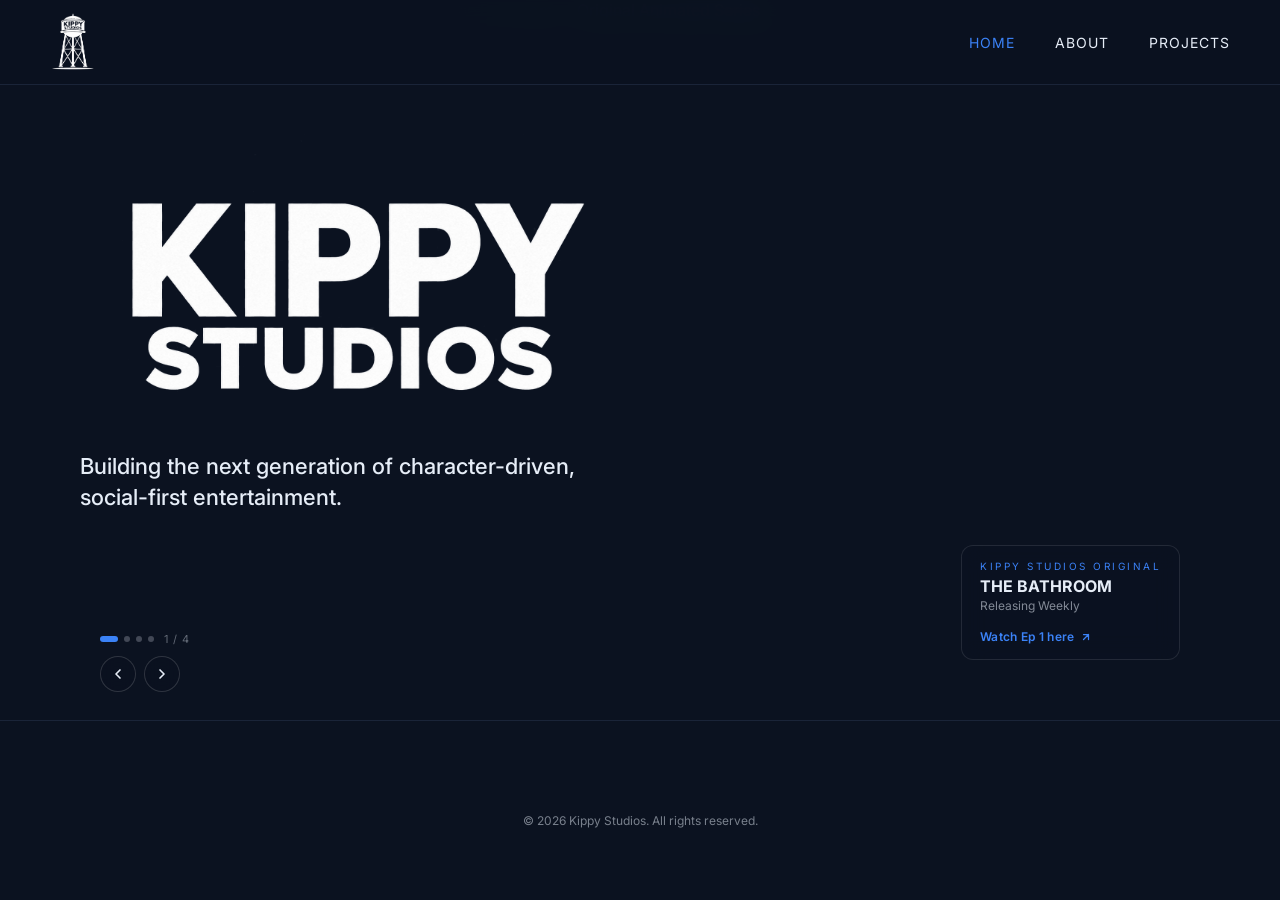
==== index.html @ cf3ef6a2 "Mobile layout improvements and about page polish - Homepage: JS-driven mobile carousel layout (title" ====
<!DOCTYPE html>
<html lang="en">
<head>
    <meta charset="UTF-8">
    <link rel="icon" href="favicon.png" type="image/png">
    <meta name="viewport" content="width=device-width, initial-scale=1.0">
    <title>Kippy Studios</title>
    <meta name="description" content="Kippy Studios is the leader in agentic content production.">
    <link rel="preconnect" href="https://fonts.googleapis.com">
    <link rel="preconnect" href="https://fonts.gstatic.com" crossorigin>
    <link href="https://fonts.googleapis.com/css2?family=Inter:wght@300;400;500;600;700&family=Cinzel:wght@700;900&display=swap" rel="stylesheet">
    <link rel="stylesheet" href="styles.css">
    <link rel="preload" href="https://unpkg.com/three@0.160.0/build/three.module.js" as="script" crossorigin>
    <style>
        body {
            display: flex;
            flex-direction: column;
        }

        /* ── Hero ── */
        .hero {
            position: relative;
            width: 100%;
            min-height: 80vh;
            overflow: hidden;
            padding-top: 72px;
            display: flex;
            align-items: flex-start;
            padding-left: 80px;
            padding-right: 80px;
        }

        /* Background image slots — right half of the hero, cross-fading */
        .hero-bg-slide {
            position: absolute;
            top: 0;
            right: 80px;
            bottom: 0;
            width: 60%;
            display: flex;
            align-items: center;
            justify-content: flex-end;
            opacity: 0;
            transition: opacity 0.8s ease;
            z-index: 0;
        }

        .hero-bg-slide.active {
            opacity: 1;
        }

        .hero-bg-slide img {
            width: 100%;
            height: 100%;
            object-fit: contain;
            object-position: right center;
            display: block;
        }

        /* Static gradient overlay — blends image into dark background */
        .hero-overlay {
            position: absolute;
            inset: 0;
            background: linear-gradient(
                to right,
                #0B1220 35%,
                rgba(11,18,32,0.75) 55%,
                rgba(11,18,32,0.05) 100%
            );
            z-index: 1;
        }

        .hero-inner {
            position: relative;
            z-index: 2;
            width: 100%;
            max-width: 600px;
            margin: 0;
            padding: 24px 0 100px 0;
            display: flex;
            flex-direction: column;
            gap: 20px;
        }

        .hero-logo-heading {
            margin: 0 0 -70px;
            line-height: 1;
        }

        .hero-logo-img {
            display: block;
            width: 100%;
            max-width: 540px;
            height: auto;
        }

        .hero-body {
            font-size: 17px;
            line-height: 1.65;
            color: rgba(230, 237, 247, 0.78);
            max-width: 520px;
        }

        .hero-body strong {
            color: #7DD3FC;
            font-weight: 600;
        }

        .hero-body ul {
            margin: 0.6em 0 0.6em 1.4em;
        }

        .hero-body li {
            margin-bottom: 0.2em;
        }

        .hero-body a {
            color: #93C5FD;
            text-decoration: underline;
            text-underline-offset: 3px;
        }

        .hero-subtitle {
            font-size: clamp(16px, 2vw, 22px);
            font-weight: 500;
            line-height: 1.4;
            color: #E6EDF7;
            max-width: 540px;
        }

        /* Proof metrics */
        .hero-metrics {
            display: flex;
            gap: 28px;
            flex-wrap: wrap;
        }

        .metric {
            display: flex;
            flex-direction: column;
            gap: 2px;
        }

        .metric-value {
            font-size: 20px;
            font-weight: 700;
            color: #E6EDF7;
        }

        .metric-label {
            font-size: 11px;
            letter-spacing: 0.5px;
            color: rgba(230, 237, 247, 0.5);
            text-transform: uppercase;
        }

        /* CTA buttons */
        .hero-ctas {
            display: flex;
            gap: 14px;
            flex-wrap: wrap;
            align-items: center;
        }

        .btn-primary {
            display: inline-flex;
            align-items: center;
            gap: 8px;
            padding: 14px 28px;
            background: #3B82F6;
            color: #fff;
            font-size: 14px;
            font-weight: 600;
            border-radius: 8px;
            letter-spacing: 0.4px;
            transition: background 0.2s, transform 0.15s;
            text-decoration: none;
        }

        .btn-primary:hover {
            background: #2563EB;
            transform: translateY(-1px);
        }

        .btn-primary svg {
            flex-shrink: 0;
        }

        .btn-secondary {
            display: inline-flex;
            align-items: center;
            padding: 14px 28px;
            background: transparent;
            color: #E6EDF7;
            font-size: 14px;
            font-weight: 600;
            border-radius: 8px;
            border: 1px solid rgba(230, 237, 247, 0.25);
            letter-spacing: 0.4px;
            transition: border-color 0.2s, background 0.2s, transform 0.15s;
            text-decoration: none;
        }

        .btn-secondary:hover {
            border-color: rgba(230, 237, 247, 0.6);
            background: rgba(230, 237, 247, 0.06);
            transform: translateY(-1px);
        }

        /* Project card — above overlay (z-index 3), JS pins to bottom-right of image */
        .hero-project-card {
            position: absolute;
            right: 100px; /* fallback, overridden by JS */
            bottom: 60px; /* fallback, overridden by JS */
            z-index: 3;
            background: rgba(11,18,32,0.75);
            border: 1px solid rgba(255,255,255,0.1);
            backdrop-filter: blur(12px);
            border-radius: 12px;
            padding: 14px 18px;
            min-width: 160px;
            opacity: 0;
            pointer-events: none;
            transition: opacity 0.8s ease;
        }

        .hero-project-card.active {
            opacity: 1;
            pointer-events: auto;
        }

        .project-card-label {
            font-size: 10px;
            letter-spacing: 2.5px;
            text-transform: uppercase;
            color: #3B82F6;
            margin-bottom: 4px;
        }

        .project-card-title {
            font-size: 16px;
            font-weight: 700;
            color: #E6EDF7;
            margin-bottom: 2px;
        }

        .project-card-sub {
            font-size: 12px;
            color: rgba(230,237,247,0.55);
            margin-bottom: 12px;
        }

        .project-card-link {
            font-size: 12px;
            font-weight: 600;
            color: #3B82F6;
            text-decoration: none;
            display: inline-flex;
            align-items: center;
            gap: 5px;
            letter-spacing: 0.3px;
            transition: color 0.2s;
        }

        .project-card-link:hover {
            color: #93C5FD;
        }

        /* Carousel arrows */
        .carousel-arrows-row {
            display: flex;
            gap: 8px;
            margin-top: 10px;
        }

        .carousel-arrow {
            background: rgba(11,18,32,0.55);
            border: 1px solid rgba(255,255,255,0.15);
            backdrop-filter: blur(8px);
            color: #E6EDF7;
            width: 36px;
            height: 36px;
            border-radius: 50%;
            display: flex;
            align-items: center;
            justify-content: center;
            cursor: pointer;
            transition: background 0.2s, border-color 0.2s;
            padding: 0;
        }

        .carousel-arrow:hover {
            background: rgba(59,130,246,0.5);
            border-color: rgba(59,130,246,0.6);
        }

        /* Carousel indicator */
        .hero-carousel-indicator {
            display: flex;
            flex-direction: column;
            align-items: flex-start;
            gap: 0;
            position: absolute;
            bottom: 28px;
            left: 100px;
            z-index: 4;
        }

        .carousel-dots-row {
            display: flex;
            align-items: center;
            gap: 10px;
        }

        .carousel-dots {
            display: flex;
            gap: 6px;
            align-items: center;
        }

        .carousel-dot {
            width: 6px;
            height: 6px;
            border-radius: 50%;
            background: rgba(230,237,247,0.25);
            border: none;
            padding: 0;
            cursor: pointer;
            transition: background 0.2s, width 0.2s;
        }

        .carousel-dot.active {
            background: #3B82F6;
            width: 18px;
            border-radius: 3px;
        }

        .carousel-dot:not(.active):hover {
            background: rgba(230,237,247,0.5);
        }

        .carousel-count {
            font-size: 11px;
            color: rgba(230,237,247,0.4);
            letter-spacing: 1px;
        }

        /* ── Mobile ── */
        @media (max-width: 768px) {
            .hero {
                min-height: unset;
                padding: 0;
                align-items: flex-start;
            }

            /* Title pinned just below nav */
            .hero-inner {
                position: absolute;
                top: 82px;
                left: 20px;
                right: 20px;
                width: auto;
                max-width: none;
                z-index: 5;
                padding: 0;
                gap: 6px;
            }

            .hero-logo-img {
                max-width: 200px;
            }

            .hero-logo-heading {
                margin-bottom: -25px;
            }

            .hero-subtitle {
                font-size: 13px;
                max-width: 100%;
            }

            /* Image slides: JS sets top/height */
            .hero-bg-slide img {
                object-fit: cover;
                object-position: center;
            }

            /* Overlay: JS sets top/height to match image */
            .hero-overlay {
                background: linear-gradient(
                    to bottom,
                    rgba(11,18,32,0) 55%,
                    rgba(11,18,32,0.8) 100%
                );
            }

            .hero-project-card {
                min-width: unset;
            }
        }
    </style>
</head>
<body>
    <nav>
        <a href="index.html" class="logo"><img src="kippy-studios-logo.png" alt="Kippy Studios" class="nav-logo-img"></a>
        <div class="nav-links">
            <a href="index.html" class="active">Home</a>
            <a href="about.html">About</a>
            <a href="projects.html">Projects</a>
        </div>
    </nav>

    <!-- ── Hero ── -->
    <section class="hero" id="hero" aria-labelledby="hero-heading">

        <!-- Rotating backgrounds -->
        <div class="hero-bg-slide active">
            <img src="https://img.youtube.com/vi/CnhX6bjEPXk/maxresdefault.jpg" alt="The Bathroom — Original Animated Series">
        </div>
        <div class="hero-bg-slide">
            <img src="https://img.youtube.com/vi/PSyKONIfqiM/maxresdefault.jpg" alt="The Fridge — Animated Short">
        </div>
        <div class="hero-bg-slide">
            <img src="https://img.youtube.com/vi/SQJE7rkXqWk/maxresdefault.jpg" alt="Ron Roach — Animated Short">
        </div>
        <div class="hero-bg-slide">
            <img src="https://img.youtube.com/vi/Q8jvUSlfpEI/maxresdefault.jpg" alt="Super Giant Robot Brothers">
        </div>

        <!-- Static gradient overlay -->
        <div class="hero-overlay" aria-hidden="true"></div>

        <!-- Static text content -->
        <div class="hero-inner">
            <h1 id="hero-heading" class="hero-logo-heading">
                <img src="kippy-studios-title.png" alt="Kippy Studios" class="hero-logo-img">
            </h1>

            <p class="hero-subtitle">Building the next generation of character-driven, social-first entertainment.</p>

        </div>

        <!-- Rotating project cards — z-index above overlay so they sit on the image -->
        <div class="hero-project-card active">
            <p class="project-card-label">Kippy Studios Original</p>
            <p class="project-card-title">THE BATHROOM</p>
            <p class="project-card-sub">Releasing Weekly</p>
            <a class="project-card-link" href="https://www.instagram.com/cobypal/reel/DZ8rlPfOWQp/" target="_blank" rel="noopener noreferrer">
                Watch Ep 1 here
                <svg width="12" height="12" viewBox="0 0 24 24" fill="none" stroke="currentColor" stroke-width="2.5" stroke-linecap="round" stroke-linejoin="round" aria-hidden="true"><path d="M7 17L17 7M17 7H7M17 7v10"/></svg>
            </a>
        </div>
        <div class="hero-project-card">
            <p class="project-card-label">Kippy Studios Original</p>
            <p class="project-card-title">THE FRIDGE</p>
            <a class="project-card-link" href="https://www.youtube.com/watch?v=PSyKONIfqiM" target="_blank" rel="noopener noreferrer">
                Watch on YouTube
                <svg width="12" height="12" viewBox="0 0 24 24" fill="none" stroke="currentColor" stroke-width="2.5" stroke-linecap="round" stroke-linejoin="round" aria-hidden="true"><path d="M7 17L17 7M17 7H7M17 7v10"/></svg>
            </a>
        </div>
        <div class="hero-project-card">
            <p class="project-card-label">Kippy Studios Original</p>
            <p class="project-card-title">RON ROACH</p>
            <a class="project-card-link" href="https://www.youtube.com/watch?v=SQJE7rkXqWk" target="_blank" rel="noopener noreferrer">
                Watch on YouTube
                <svg width="12" height="12" viewBox="0 0 24 24" fill="none" stroke="currentColor" stroke-width="2.5" stroke-linecap="round" stroke-linejoin="round" aria-hidden="true"><path d="M7 17L17 7M17 7H7M17 7v10"/></svg>
            </a>
        </div>
        <div class="hero-project-card">
            <p class="project-card-label">Netflix</p>
            <p class="project-card-title">SUPER GIANT ROBOT BROTHERS</p>
            <p class="project-card-sub">Reel FX Production</p>
            <a class="project-card-link" href="https://www.youtube.com/watch?v=Q8jvUSlfpEI" target="_blank" rel="noopener noreferrer">
                Watch on YouTube
                <svg width="12" height="12" viewBox="0 0 24 24" fill="none" stroke="currentColor" stroke-width="2.5" stroke-linecap="round" stroke-linejoin="round" aria-hidden="true"><path d="M7 17L17 7M17 7H7M17 7v10"/></svg>
            </a>
        </div>

        <!-- Carousel indicator + arrows -->
        <div class="hero-carousel-indicator">
            <div class="carousel-dots-row">
                <div class="carousel-dots" role="tablist" aria-label="Hero slides">
                    <button class="carousel-dot active" role="tab" aria-selected="true" aria-label="Slide 1: The Bathroom" data-target="0"></button>
                    <button class="carousel-dot" role="tab" aria-selected="false" aria-label="Slide 2: The Fridge" data-target="1"></button>
                    <button class="carousel-dot" role="tab" aria-selected="false" aria-label="Slide 3: Ron Roach" data-target="2"></button>
                    <button class="carousel-dot" role="tab" aria-selected="false" aria-label="Slide 4: Super Giant Robot Brothers" data-target="3"></button>
                </div>
                <span class="carousel-count" aria-live="polite">1 / 4</span>
            </div>
            <div class="carousel-arrows-row">
                <button class="carousel-arrow carousel-arrow-prev" aria-label="Previous slide">
                    <svg width="16" height="16" viewBox="0 0 24 24" fill="none" stroke="currentColor" stroke-width="2.5" stroke-linecap="round" stroke-linejoin="round"><path d="M15 18l-6-6 6-6"/></svg>
                </button>
                <button class="carousel-arrow carousel-arrow-next" aria-label="Next slide">
                    <svg width="16" height="16" viewBox="0 0 24 24" fill="none" stroke="currentColor" stroke-width="2.5" stroke-linecap="round" stroke-linejoin="round"><path d="M9 18l6-6-6-6"/></svg>
                </button>
            </div>
        </div>
    </section>

    <footer>
        <div class="social-links-3d" id="social-links-3d">
            <div class="social-icon-container" data-link="https://www.youtube.com/@CobyPal/featured" data-model="socials/YouTube.glb" title="YouTube"></div>
            <div class="social-icon-container" data-link="https://www.instagram.com/cobypal/" data-model="socials/IG.glb" title="Instagram"></div>
            <div class="social-icon-container" data-link="https://www.tiktok.com/@cobypal" data-model="socials/TikTok.glb" title="TikTok"></div>
            <div class="social-icon-container" data-link="https://x.com/kippystudios" data-model="socials/X.glb" title="X"></div>
            <div class="social-icon-container" data-link="https://www.threads.com/@kippystudios" data-model="socials/Threads.glb" title="Threads"></div>
            <div class="social-icon-container" data-link="https://www.linkedin.com/company/kippystudios/?viewAsMember=true" data-model="socials/LinkedIn.glb" title="LinkedIn"></div>
            <div class="social-icon-container" data-link="https://facebook.com/kippystudiosofficial" data-model="socials/Facebook.glb" title="Facebook"></div>
        </div>
        <p class="copyright">&copy; 2026 Kippy Studios. All rights reserved.</p>
    </footer>

    <script type="importmap">
    {
        "imports": {
            "three": "https://unpkg.com/three@0.160.0/build/three.module.js",
            "three/addons/": "https://unpkg.com/three@0.160.0/examples/jsm/"
        }
    }
    </script>

    <script type="module">
        import { initSocialIcons } from './social-icons.js';
        initSocialIcons();
    </script>

    <script>
        (function () {
            const hero   = document.getElementById('hero');
            const bgs    = document.querySelectorAll('.hero-bg-slide');
            const cards  = document.querySelectorAll('.hero-project-card');
            const dots   = document.querySelectorAll('.carousel-dot:not([disabled])');
            const count  = document.querySelector('.carousel-count');
            const TOTAL  = 4;
            let current  = 0;
            let timer;

            // Calculate actual rendered rect of an object-fit:contain image
            function getRenderedRect(img) {
                var el   = img.getBoundingClientRect();
                var natW = img.naturalWidth  || 16;
                var natH = img.naturalHeight || 9;
                var elAsp  = el.width / el.height;
                var imgAsp = natW / natH;
                var rW, rH;
                if (imgAsp > elAsp) {
                    rW = el.width;
                    rH = el.width / imgAsp;
                } else {
                    rH = el.height;
                    rW = el.height * imgAsp;
                }
                // object-position: right center
                return {
                    right:  el.right,
                    bottom: el.top + (el.height + rH) / 2,
                    width:  rW,
                    height: rH
                };
            }

            var indicator = document.querySelector('.hero-carousel-indicator');
            var heroInner = document.querySelector('.hero-inner');
            var overlay   = document.querySelector('.hero-overlay');

            // Mobile: measure title height, then place image below it, card overlapping bottom, indicator below card
            function positionMobile() {
                var navH    = 82; // nav height + small gap
                var titleH  = heroInner ? heroInner.offsetHeight : 70;
                var gap     = 12;
                var imgTop  = navH + titleH + gap;
                var imgH    = Math.round(window.innerWidth * 0.5625); // 16:9

                bgs.forEach(function(slide) {
                    slide.style.top    = imgTop + 'px';
                    slide.style.bottom = 'auto';
                    slide.style.left   = '0';
                    slide.style.right  = '0';
                    slide.style.width  = '100%';
                    slide.style.height = imgH + 'px';
                });

                if (overlay) {
                    overlay.style.top    = imgTop + 'px';
                    overlay.style.bottom = 'auto';
                    overlay.style.left   = '0';
                    overlay.style.right  = '0';
                    overlay.style.height = imgH + 'px';
                }

                // Card overlaps bottom of image by 30px
                var cardTop = imgTop + imgH - 30;
                cards.forEach(function(card) {
                    card.style.top    = cardTop + 'px';
                    card.style.bottom = 'auto';
                    card.style.left   = '20px';
                    card.style.right  = '20px';
                });

                var activeCard = document.querySelector('.hero-project-card.active');
                var cardH = activeCard ? activeCard.offsetHeight : 110;

                if (indicator) {
                    indicator.style.top    = (cardTop + cardH + 10) + 'px';
                    indicator.style.bottom = 'auto';
                    indicator.style.left   = '20px';
                }

                var indH = indicator ? indicator.offsetHeight : 70;
                hero.style.height    = (cardTop + cardH + indH + 24) + 'px';
                hero.style.minHeight = 'unset';
            }

            function positionCard(index) {
                if (window.innerWidth <= 768) { positionMobile(); return; }

                var img  = bgs[index] && bgs[index].querySelector('img');
                var card = cards[index];
                if (!img || !img.naturalWidth) return;

                var heroRect = hero.getBoundingClientRect();
                var rendered = getRenderedRect(img);

                if (card) {
                    card.style.top    = '';
                    card.style.bottom = (heroRect.bottom - rendered.bottom + 16) + 'px';
                    card.style.right  = (heroRect.right  - rendered.right  + 16) + 'px';
                    card.style.left   = '';
                }

                if (index === current && indicator) {
                    indicator.style.top    = '';
                    indicator.style.bottom = (heroRect.bottom - rendered.bottom + 16) + 'px';
                    indicator.style.left   = (rendered.right - rendered.width - heroRect.left + 16) + 'px';
                }
            }

            function positionAllCards() {
                if (window.innerWidth <= 768) { positionMobile(); return; }
                // Clear any mobile inline styles
                bgs.forEach(function(s) { s.style.top = s.style.height = s.style.left = s.style.right = s.style.width = s.style.bottom = ''; });
                if (overlay) { overlay.style.top = overlay.style.height = overlay.style.left = overlay.style.right = overlay.style.bottom = ''; }
                hero.style.height = hero.style.minHeight = '';
                for (var i = 0; i < cards.length; i++) positionCard(i);
            }

            bgs.forEach(function(slide, i) {
                var img = slide.querySelector('img');
                if (!img) return;
                if (img.complete && img.naturalWidth) positionCard(i);
                else img.addEventListener('load', function() { positionCard(i); });
            });
            if (window.innerWidth <= 768) positionMobile();
            window.addEventListener('resize', positionAllCards);

            function goTo(index) {
                bgs[current].classList.remove('active');
                cards[current] && cards[current].classList.remove('active');
                dots[current]  && dots[current].classList.remove('active');
                dots[current]  && dots[current].setAttribute('aria-selected', 'false');

                current = index;

                bgs[current].classList.add('active');
                cards[current] && cards[current].classList.add('active');
                dots[current]  && dots[current].classList.add('active');
                dots[current]  && dots[current].setAttribute('aria-selected', 'true');
                count.textContent = (current + 1) + ' / ' + TOTAL;
                positionCard(current);

                clearInterval(timer);
                timer = setInterval(advance, 15000);
            }

            function advance() {
                goTo((current + 1) % bgs.length);
            }

            dots.forEach(function (dot) {
                dot.addEventListener('click', function () {
                    var target = parseInt(dot.getAttribute('data-target'), 10);
                    if (target < bgs.length) goTo(target);
                });
            });

            document.querySelector('.carousel-arrow-prev').addEventListener('click', function () {
                goTo((current - 1 + bgs.length) % bgs.length);
            });

            document.querySelector('.carousel-arrow-next').addEventListener('click', function () {
                goTo((current + 1) % bgs.length);
            });

            timer = setInterval(advance, 15000);
        })();
    </script>
</body>
</html>
---- styles.css ----
/* ============================================
   styles.css - Common styles for cobypal.com
   ============================================ */

/* === Reset === */
* {
    margin: 0;
    padding: 0;
    box-sizing: border-box;
}

/* === Base === */
body {
    font-family: 'Inter', sans-serif;
    background-color: #0B1220;
    color: #E6EDF7;
    min-height: 100vh;
    overflow-x: hidden;
}

a {
    color: inherit;
    text-decoration: none;
}

/* === Navigation === */
nav {
    position: fixed;
    top: 0;
    left: 0;
    right: 0;
    z-index: 100;
    background: rgba(11, 18, 32, 0.95);
    backdrop-filter: blur(10px);
    padding: 10px 50px;
    display: flex;
    justify-content: space-between;
    align-items: center;
    border-bottom: 1px solid #1A2438;
}

.logo {
    display: flex;
    align-items: center;
}

.nav-logo-img {
    height: 64px;
    width: auto;
    display: block;
}

.nav-links {
    display: flex;
    gap: 40px;
}

.nav-links a {
    font-size: 14px;
    font-weight: 400;
    letter-spacing: 1px;
    text-transform: uppercase;
    transition: color 0.3s;
}

.nav-links a:hover,
.nav-links a.active {
    color: #3B82F6;
}

/* === Loading Spinner === */
#loading {
    position: fixed;
    top: 50%;
    left: 50%;
    transform: translate(-50%, -50%);
    color: #3B82F6;
    font-size: 18px;
    text-align: center;
    z-index: 100;
}

#loading .spinner {
    width: 50px;
    height: 50px;
    border: 3px solid rgba(59, 130, 246, 0.1);
    border-top-color: #3B82F6;
    border-radius: 50%;
    animation: spin 1s linear infinite;
    margin: 0 auto 20px;
}

@keyframes spin {
    to { transform: rotate(360deg); }
}

/* === Footer === */
footer {
    padding: 0 50px 12px;
    text-align: center;
    border-top: 1px solid #1A2438;
}

/* === Social Icons === */
.social-links-3d {
    display: flex;
    justify-content: center;
    gap: 30px;
    margin-bottom: 12px;
    flex-wrap: wrap;
}

.social-icon-container {
    width: 80px;
    height: 80px;
    cursor: pointer;
    transition: transform 0.3s;
}

.social-icon-container:hover {
    transform: scale(1.15);
}

.social-icon-container canvas {
    width: 100%;
    height: 100%;
}

/* === Copyright === */
.copyright {
    font-size: 12px;
    color: rgba(230, 237, 247, 0.5);
}

/* === Mobile Responsive === */
@media (max-width: 768px) {
    nav {
        padding: 15px 20px;
    }

    .logo {
        font-size: 20px;
    }

    .nav-links {
        gap: 20px;
        margin-left: 30px;
    }

    .nav-links a {
        font-size: 12px;
    }

    footer {
        padding: 20px;
    }

    .social-links-3d {
        gap: 15px;
        margin-left: -25px;
    }

    .social-icon-container {
        width: 55px;
        height: 55px;
    }

    .copyright {
        font-size: 10px;
    }
}
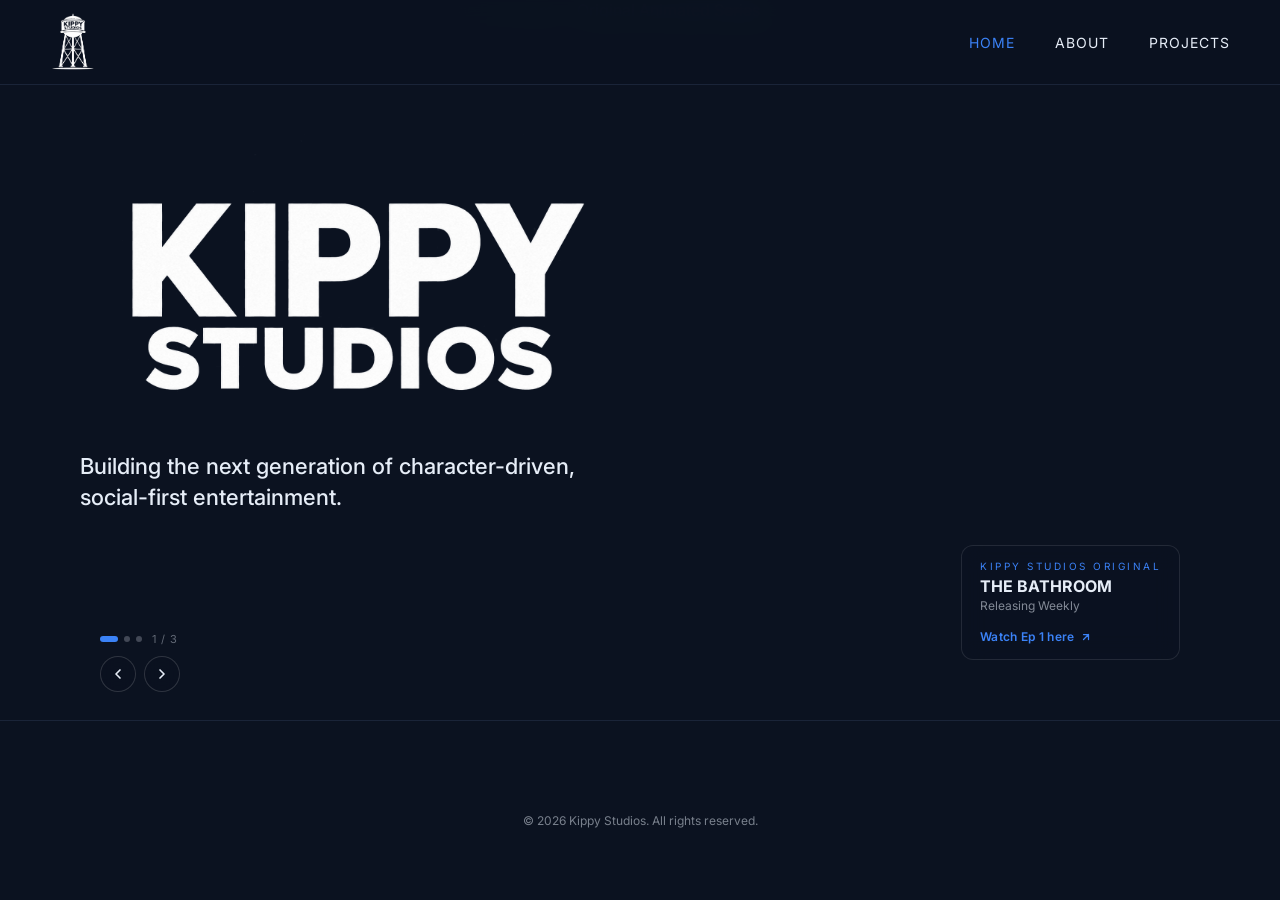
==== commit b03775c0: "Feature only Kippy Studios originals" ====
--- a/index.html
+++ b/index.html
@@ -423,9 +423,6 @@
         <div class="hero-bg-slide">
             <img src="https://img.youtube.com/vi/SQJE7rkXqWk/maxresdefault.jpg" alt="Ron Roach — Animated Short">
         </div>
-        <div class="hero-bg-slide">
-            <img src="https://img.youtube.com/vi/Q8jvUSlfpEI/maxresdefault.jpg" alt="Super Giant Robot Brothers">
-        </div>
 
         <!-- Static gradient overlay -->
         <div class="hero-overlay" aria-hidden="true"></div>
@@ -466,16 +463,6 @@
                 <svg width="12" height="12" viewBox="0 0 24 24" fill="none" stroke="currentColor" stroke-width="2.5" stroke-linecap="round" stroke-linejoin="round" aria-hidden="true"><path d="M7 17L17 7M17 7H7M17 7v10"/></svg>
             </a>
         </div>
-        <div class="hero-project-card">
-            <p class="project-card-label">Netflix</p>
-            <p class="project-card-title">SUPER GIANT ROBOT BROTHERS</p>
-            <p class="project-card-sub">Reel FX Production</p>
-            <a class="project-card-link" href="https://www.youtube.com/watch?v=Q8jvUSlfpEI" target="_blank" rel="noopener noreferrer">
-                Watch on YouTube
-                <svg width="12" height="12" viewBox="0 0 24 24" fill="none" stroke="currentColor" stroke-width="2.5" stroke-linecap="round" stroke-linejoin="round" aria-hidden="true"><path d="M7 17L17 7M17 7H7M17 7v10"/></svg>
-            </a>
-        </div>
-
         <!-- Carousel indicator + arrows -->
         <div class="hero-carousel-indicator">
             <div class="carousel-dots-row">
@@ -483,9 +470,8 @@
                     <button class="carousel-dot active" role="tab" aria-selected="true" aria-label="Slide 1: The Bathroom" data-target="0"></button>
                     <button class="carousel-dot" role="tab" aria-selected="false" aria-label="Slide 2: The Fridge" data-target="1"></button>
                     <button class="carousel-dot" role="tab" aria-selected="false" aria-label="Slide 3: Ron Roach" data-target="2"></button>
-                    <button class="carousel-dot" role="tab" aria-selected="false" aria-label="Slide 4: Super Giant Robot Brothers" data-target="3"></button>
                 </div>
-                <span class="carousel-count" aria-live="polite">1 / 4</span>
+                <span class="carousel-count" aria-live="polite">1 / 3</span>
             </div>
             <div class="carousel-arrows-row">
                 <button class="carousel-arrow carousel-arrow-prev" aria-label="Previous slide">
@@ -532,7 +518,7 @@
             const cards  = document.querySelectorAll('.hero-project-card');
             const dots   = document.querySelectorAll('.carousel-dot:not([disabled])');
             const count  = document.querySelector('.carousel-count');
-            const TOTAL  = 4;
+            const TOTAL  = bgs.length;
             let current  = 0;
             let timer;
 
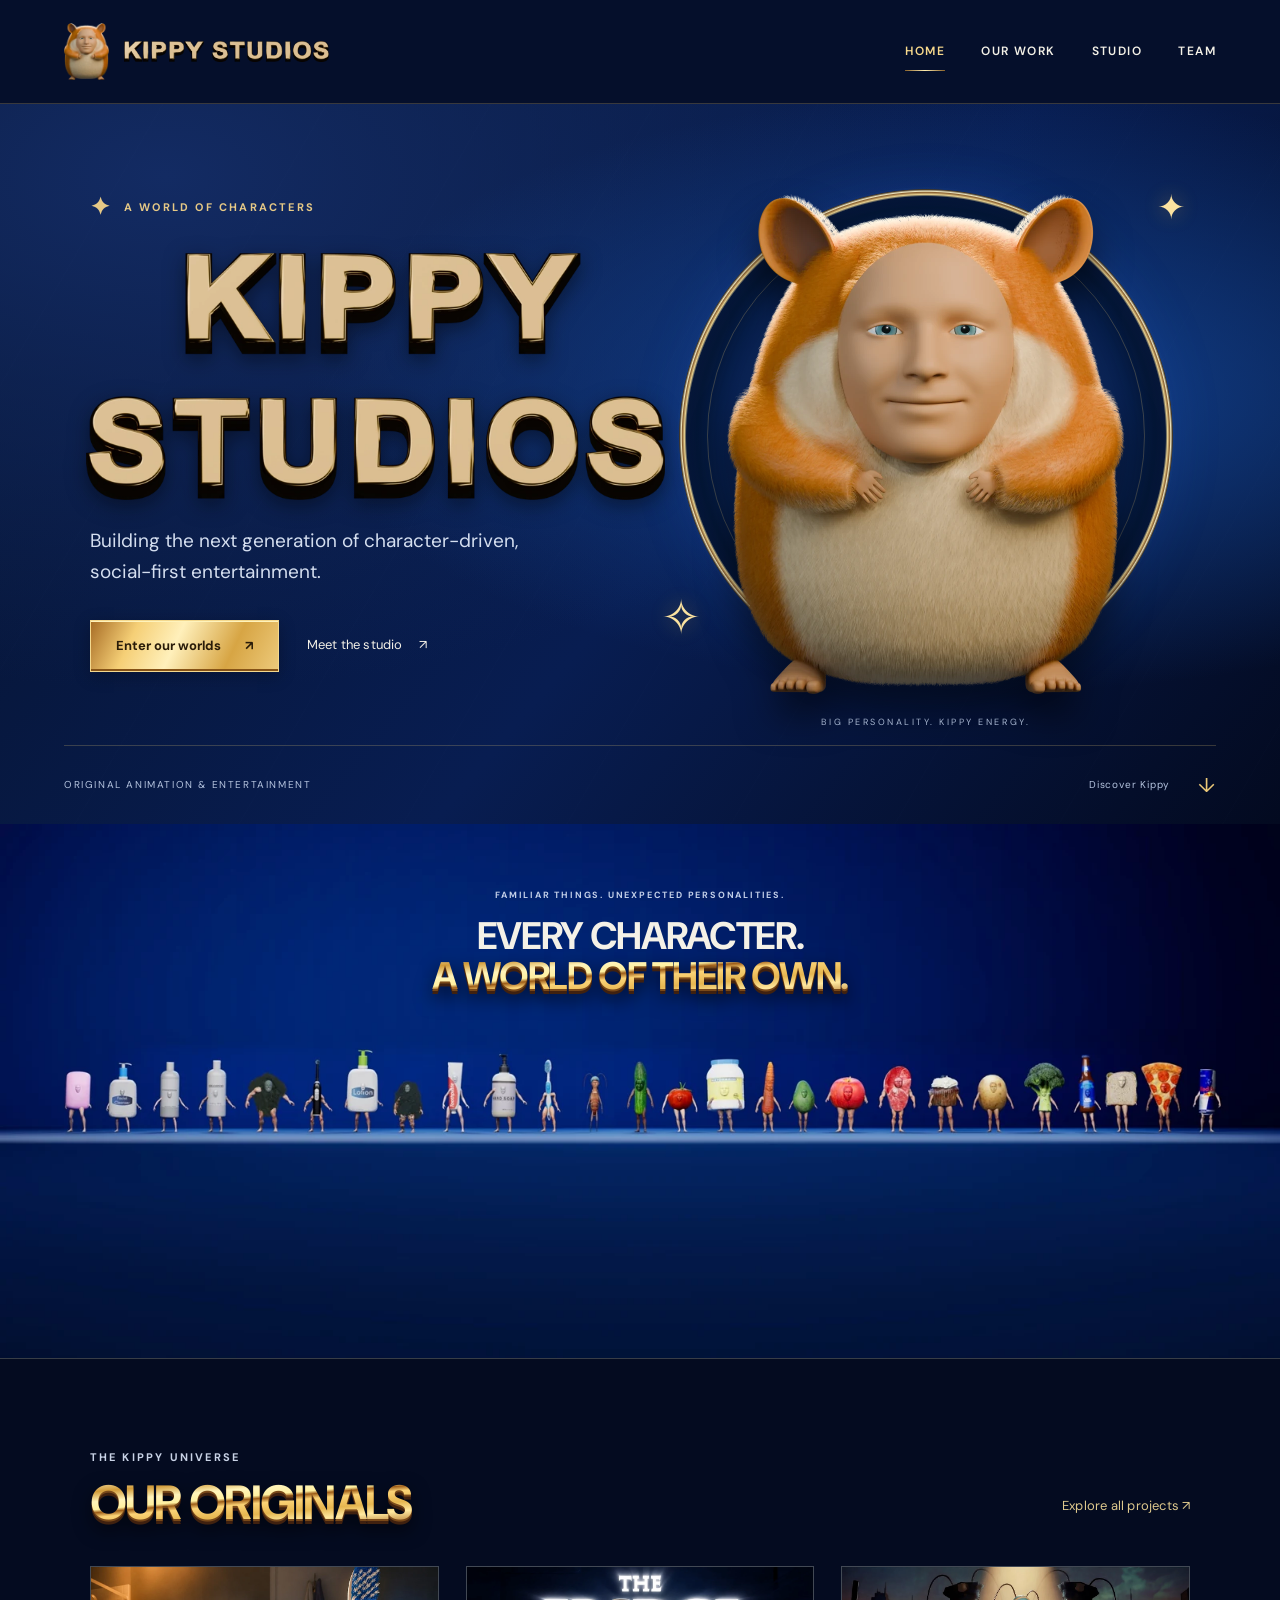
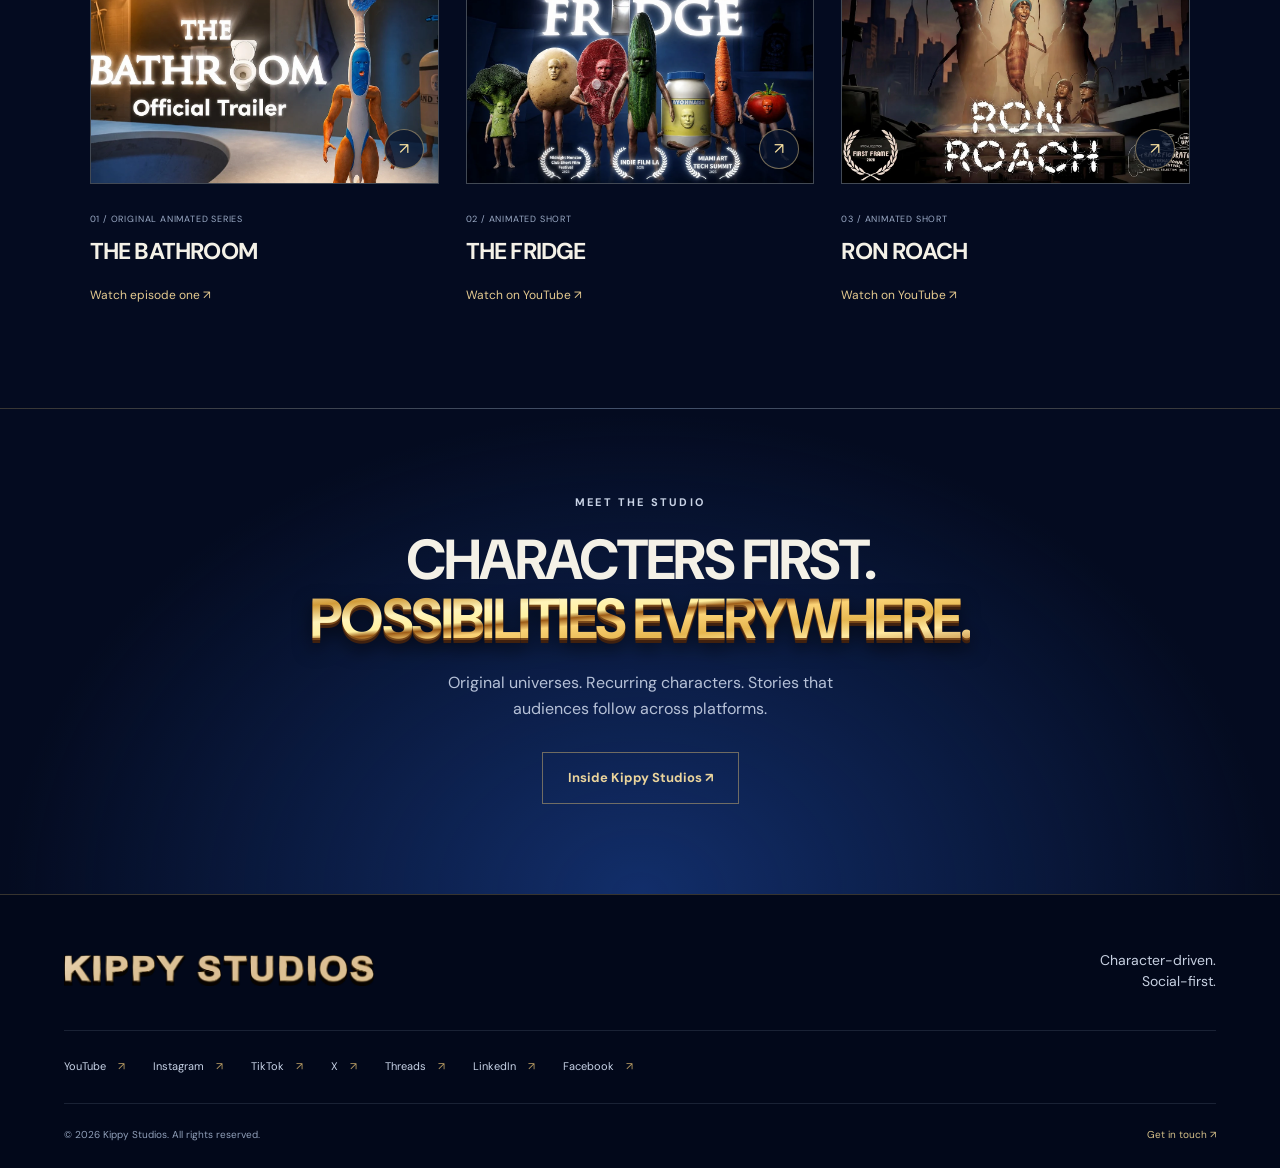
==== commit 7c5d16e4: "Redesign Kippy Studios with Humster and solid-gold branding" ====
--- a/index.html
+++ b/index.html
@@ -1,685 +1,289 @@
-<!DOCTYPE html>
+<!doctype html>
 <html lang="en">
-<head>
-    <meta charset="UTF-8">
-    <link rel="icon" href="favicon.png" type="image/png">
-    <meta name="viewport" content="width=device-width, initial-scale=1.0">
-    <title>Kippy Studios</title>
-    <meta name="description" content="Kippy Studios is the leader in agentic content production.">
-    <link rel="preconnect" href="https://fonts.googleapis.com">
-    <link rel="preconnect" href="https://fonts.gstatic.com" crossorigin>
-    <link href="https://fonts.googleapis.com/css2?family=Inter:wght@300;400;500;600;700&family=Cinzel:wght@700;900&display=swap" rel="stylesheet">
-    <link rel="stylesheet" href="styles.css">
-    <link rel="preload" href="https://unpkg.com/three@0.160.0/build/three.module.js" as="script" crossorigin>
-    <style>
-        body {
-            display: flex;
-            flex-direction: column;
-        }
-
-        /* ── Hero ── */
-        .hero {
-            position: relative;
-            width: 100%;
-            min-height: 80vh;
-            overflow: hidden;
-            padding-top: 72px;
-            display: flex;
-            align-items: flex-start;
-            padding-left: 80px;
-            padding-right: 80px;
-        }
-
-        /* Background image slots — right half of the hero, cross-fading */
-        .hero-bg-slide {
-            position: absolute;
-            top: 0;
-            right: 80px;
-            bottom: 0;
-            width: 60%;
-            display: flex;
-            align-items: center;
-            justify-content: flex-end;
-            opacity: 0;
-            transition: opacity 0.8s ease;
-            z-index: 0;
-        }
-
-        .hero-bg-slide.active {
-            opacity: 1;
-        }
-
-        .hero-bg-slide img {
-            width: 100%;
-            height: 100%;
-            object-fit: contain;
-            object-position: right center;
-            display: block;
-        }
-
-        /* Static gradient overlay — blends image into dark background */
-        .hero-overlay {
-            position: absolute;
-            inset: 0;
-            background: linear-gradient(
-                to right,
-                #0B1220 35%,
-                rgba(11,18,32,0.75) 55%,
-                rgba(11,18,32,0.05) 100%
-            );
-            z-index: 1;
-        }
-
-        .hero-inner {
-            position: relative;
-            z-index: 2;
-            width: 100%;
-            max-width: 600px;
-            margin: 0;
-            padding: 24px 0 100px 0;
-            display: flex;
-            flex-direction: column;
-            gap: 20px;
-        }
-
-        .hero-logo-heading {
-            margin: 0 0 -70px;
-            line-height: 1;
-        }
-
-        .hero-logo-img {
-            display: block;
-            width: 100%;
-            max-width: 540px;
-            height: auto;
-        }
-
-        .hero-body {
-            font-size: 17px;
-            line-height: 1.65;
-            color: rgba(230, 237, 247, 0.78);
-            max-width: 520px;
-        }
-
-        .hero-body strong {
-            color: #7DD3FC;
-            font-weight: 600;
-        }
-
-        .hero-body ul {
-            margin: 0.6em 0 0.6em 1.4em;
-        }
-
-        .hero-body li {
-            margin-bottom: 0.2em;
-        }
-
-        .hero-body a {
-            color: #93C5FD;
-            text-decoration: underline;
-            text-underline-offset: 3px;
-        }
-
-        .hero-subtitle {
-            font-size: clamp(16px, 2vw, 22px);
-            font-weight: 500;
-            line-height: 1.4;
-            color: #E6EDF7;
-            max-width: 540px;
-        }
-
-        /* Proof metrics */
-        .hero-metrics {
-            display: flex;
-            gap: 28px;
-            flex-wrap: wrap;
-        }
-
-        .metric {
-            display: flex;
-            flex-direction: column;
-            gap: 2px;
-        }
-
-        .metric-value {
-            font-size: 20px;
-            font-weight: 700;
-            color: #E6EDF7;
-        }
-
-        .metric-label {
-            font-size: 11px;
-            letter-spacing: 0.5px;
-            color: rgba(230, 237, 247, 0.5);
-            text-transform: uppercase;
-        }
-
-        /* CTA buttons */
-        .hero-ctas {
-            display: flex;
-            gap: 14px;
-            flex-wrap: wrap;
-            align-items: center;
-        }
-
-        .btn-primary {
-            display: inline-flex;
-            align-items: center;
-            gap: 8px;
-            padding: 14px 28px;
-            background: #3B82F6;
-            color: #fff;
-            font-size: 14px;
-            font-weight: 600;
-            border-radius: 8px;
-            letter-spacing: 0.4px;
-            transition: background 0.2s, transform 0.15s;
-            text-decoration: none;
-        }
-
-        .btn-primary:hover {
-            background: #2563EB;
-            transform: translateY(-1px);
-        }
-
-        .btn-primary svg {
-            flex-shrink: 0;
-        }
-
-        .btn-secondary {
-            display: inline-flex;
-            align-items: center;
-            padding: 14px 28px;
-            background: transparent;
-            color: #E6EDF7;
-            font-size: 14px;
-            font-weight: 600;
-            border-radius: 8px;
-            border: 1px solid rgba(230, 237, 247, 0.25);
-            letter-spacing: 0.4px;
-            transition: border-color 0.2s, background 0.2s, transform 0.15s;
-            text-decoration: none;
-        }
-
-        .btn-secondary:hover {
-            border-color: rgba(230, 237, 247, 0.6);
-            background: rgba(230, 237, 247, 0.06);
-            transform: translateY(-1px);
-        }
-
-        /* Project card — above overlay (z-index 3), JS pins to bottom-right of image */
-        .hero-project-card {
-            position: absolute;
-            right: 100px; /* fallback, overridden by JS */
-            bottom: 60px; /* fallback, overridden by JS */
-            z-index: 3;
-            background: rgba(11,18,32,0.75);
-            border: 1px solid rgba(255,255,255,0.1);
-            backdrop-filter: blur(12px);
-            border-radius: 12px;
-            padding: 14px 18px;
-            min-width: 160px;
-            opacity: 0;
-            pointer-events: none;
-            transition: opacity 0.8s ease;
-        }
-
-        .hero-project-card.active {
-            opacity: 1;
-            pointer-events: auto;
-        }
-
-        .project-card-label {
-            font-size: 10px;
-            letter-spacing: 2.5px;
-            text-transform: uppercase;
-            color: #3B82F6;
-            margin-bottom: 4px;
-        }
-
-        .project-card-title {
-            font-size: 16px;
-            font-weight: 700;
-            color: #E6EDF7;
-            margin-bottom: 2px;
-        }
-
-        .project-card-sub {
-            font-size: 12px;
-            color: rgba(230,237,247,0.55);
-            margin-bottom: 12px;
-        }
-
-        .project-card-link {
-            font-size: 12px;
-            font-weight: 600;
-            color: #3B82F6;
-            text-decoration: none;
-            display: inline-flex;
-            align-items: center;
-            gap: 5px;
-            letter-spacing: 0.3px;
-            transition: color 0.2s;
-        }
-
-        .project-card-link:hover {
-            color: #93C5FD;
-        }
-
-        /* Carousel arrows */
-        .carousel-arrows-row {
-            display: flex;
-            gap: 8px;
-            margin-top: 10px;
-        }
-
-        .carousel-arrow {
-            background: rgba(11,18,32,0.55);
-            border: 1px solid rgba(255,255,255,0.15);
-            backdrop-filter: blur(8px);
-            color: #E6EDF7;
-            width: 36px;
-            height: 36px;
-            border-radius: 50%;
-            display: flex;
-            align-items: center;
-            justify-content: center;
-            cursor: pointer;
-            transition: background 0.2s, border-color 0.2s;
-            padding: 0;
-        }
-
-        .carousel-arrow:hover {
-            background: rgba(59,130,246,0.5);
-            border-color: rgba(59,130,246,0.6);
-        }
-
-        /* Carousel indicator */
-        .hero-carousel-indicator {
-            display: flex;
-            flex-direction: column;
-            align-items: flex-start;
-            gap: 0;
-            position: absolute;
-            bottom: 28px;
-            left: 100px;
-            z-index: 4;
-        }
-
-        .carousel-dots-row {
-            display: flex;
-            align-items: center;
-            gap: 10px;
-        }
-
-        .carousel-dots {
-            display: flex;
-            gap: 6px;
-            align-items: center;
-        }
-
-        .carousel-dot {
-            width: 6px;
-            height: 6px;
-            border-radius: 50%;
-            background: rgba(230,237,247,0.25);
-            border: none;
-            padding: 0;
-            cursor: pointer;
-            transition: background 0.2s, width 0.2s;
-        }
-
-        .carousel-dot.active {
-            background: #3B82F6;
-            width: 18px;
-            border-radius: 3px;
-        }
-
-        .carousel-dot:not(.active):hover {
-            background: rgba(230,237,247,0.5);
-        }
-
-        .carousel-count {
-            font-size: 11px;
-            color: rgba(230,237,247,0.4);
-            letter-spacing: 1px;
-        }
-
-        /* ── Mobile ── */
-        @media (max-width: 768px) {
-            .hero {
-                min-height: unset;
-                padding: 0;
-                align-items: flex-start;
-            }
-
-            /* Title pinned just below nav */
-            .hero-inner {
-                position: absolute;
-                top: 82px;
-                left: 20px;
-                right: 20px;
-                width: auto;
-                max-width: none;
-                z-index: 5;
-                padding: 0;
-                gap: 6px;
-            }
-
-            .hero-logo-img {
-                max-width: 200px;
-            }
-
-            .hero-logo-heading {
-                margin-bottom: -25px;
-            }
-
-            .hero-subtitle {
-                font-size: 13px;
-                max-width: 100%;
-            }
-
-            /* Image slides: JS sets top/height */
-            .hero-bg-slide img {
-                object-fit: cover;
-                object-position: center;
-            }
-
-            /* Overlay: JS sets top/height to match image */
-            .hero-overlay {
-                background: linear-gradient(
-                    to bottom,
-                    rgba(11,18,32,0) 55%,
-                    rgba(11,18,32,0.8) 100%
-                );
-            }
-
-            .hero-project-card {
-                min-width: unset;
-            }
-        }
-    </style>
-</head>
-<body>
-    <nav>
-        <a href="index.html" class="logo"><img src="kippy-studios-logo.png" alt="Kippy Studios" class="nav-logo-img"></a>
-        <div class="nav-links">
-            <a href="index.html" class="active">Home</a>
-            <a href="about.html">About</a>
-            <a href="projects.html">Projects</a>
-        </div>
-    </nav>
-
-    <!-- ── Hero ── -->
-    <section class="hero" id="hero" aria-labelledby="hero-heading">
-
-        <!-- Rotating backgrounds -->
-        <div class="hero-bg-slide active">
-            <img src="https://img.youtube.com/vi/CnhX6bjEPXk/maxresdefault.jpg" alt="The Bathroom — Original Animated Series">
-        </div>
-        <div class="hero-bg-slide">
-            <img src="https://img.youtube.com/vi/PSyKONIfqiM/maxresdefault.jpg" alt="The Fridge — Animated Short">
-        </div>
-        <div class="hero-bg-slide">
-            <img src="https://img.youtube.com/vi/SQJE7rkXqWk/maxresdefault.jpg" alt="Ron Roach — Animated Short">
-        </div>
-
-        <!-- Static gradient overlay -->
-        <div class="hero-overlay" aria-hidden="true"></div>
-
-        <!-- Static text content -->
-        <div class="hero-inner">
-            <h1 id="hero-heading" class="hero-logo-heading">
-                <img src="kippy-studios-title.png" alt="Kippy Studios" class="hero-logo-img">
-            </h1>
-
-            <p class="hero-subtitle">Building the next generation of character-driven, social-first entertainment.</p>
-
-        </div>
-
-        <!-- Rotating project cards — z-index above overlay so they sit on the image -->
-        <div class="hero-project-card active">
-            <p class="project-card-label">Kippy Studios Original</p>
-            <p class="project-card-title">THE BATHROOM</p>
-            <p class="project-card-sub">Releasing Weekly</p>
-            <a class="project-card-link" href="https://www.instagram.com/cobypal/reel/DZ8rlPfOWQp/" target="_blank" rel="noopener noreferrer">
-                Watch Ep 1 here
-                <svg width="12" height="12" viewBox="0 0 24 24" fill="none" stroke="currentColor" stroke-width="2.5" stroke-linecap="round" stroke-linejoin="round" aria-hidden="true"><path d="M7 17L17 7M17 7H7M17 7v10"/></svg>
-            </a>
-        </div>
-        <div class="hero-project-card">
-            <p class="project-card-label">Kippy Studios Original</p>
-            <p class="project-card-title">THE FRIDGE</p>
-            <a class="project-card-link" href="https://www.youtube.com/watch?v=PSyKONIfqiM" target="_blank" rel="noopener noreferrer">
-                Watch on YouTube
-                <svg width="12" height="12" viewBox="0 0 24 24" fill="none" stroke="currentColor" stroke-width="2.5" stroke-linecap="round" stroke-linejoin="round" aria-hidden="true"><path d="M7 17L17 7M17 7H7M17 7v10"/></svg>
-            </a>
-        </div>
-        <div class="hero-project-card">
-            <p class="project-card-label">Kippy Studios Original</p>
-            <p class="project-card-title">RON ROACH</p>
-            <a class="project-card-link" href="https://www.youtube.com/watch?v=SQJE7rkXqWk" target="_blank" rel="noopener noreferrer">
-                Watch on YouTube
-                <svg width="12" height="12" viewBox="0 0 24 24" fill="none" stroke="currentColor" stroke-width="2.5" stroke-linecap="round" stroke-linejoin="round" aria-hidden="true"><path d="M7 17L17 7M17 7H7M17 7v10"/></svg>
-            </a>
-        </div>
-        <!-- Carousel indicator + arrows -->
-        <div class="hero-carousel-indicator">
-            <div class="carousel-dots-row">
-                <div class="carousel-dots" role="tablist" aria-label="Hero slides">
-                    <button class="carousel-dot active" role="tab" aria-selected="true" aria-label="Slide 1: The Bathroom" data-target="0"></button>
-                    <button class="carousel-dot" role="tab" aria-selected="false" aria-label="Slide 2: The Fridge" data-target="1"></button>
-                    <button class="carousel-dot" role="tab" aria-selected="false" aria-label="Slide 3: Ron Roach" data-target="2"></button>
-                </div>
-                <span class="carousel-count" aria-live="polite">1 / 3</span>
+  <head>
+    <meta charset="utf-8" />
+    <meta name="viewport" content="width=device-width, initial-scale=1" />
+    <meta name="theme-color" content="#061333" />
+    <meta
+      name="description"
+      content="Building the next generation of character-driven, social-first entertainment. Explore Kippy Studios and our original animation."
+    />
+    <title>Kippy Studios — Original Animation & Entertainment</title>
+    <link rel="icon" type="image/png" href="assets/favicon.png" />
+    <link rel="stylesheet" href="styles.css" />
+    <script src="site.js" defer></script>
+  </head>
+  <body>
+    <a class="skip" href="#main">Skip to content</a>
+    <header class="site-header">
+      <a class="brand" href="index.html" aria-label="Kippy Studios home"
+        ><img
+          class="brand-icon"
+          src="assets/humster-128.webp"
+          alt=""
+          width="48"
+          height="48" /><img
+          class="brand-wordmark"
+          src="assets/gold-singleline-640.webp"
+          srcset="
+            assets/gold-singleline-640.webp  640w,
+            assets/gold-singleline.webp     1280w
+          "
+          sizes="(max-width: 700px) 60vw, 310px"
+          alt="Kippy Studios"
+          width="215"
+          height="22"
+      /></a>
+      <nav aria-label="Main navigation">
+        <a href="index.html" aria-current="page">Home</a
+        ><a href="projects.html">Our work</a><a href="about.html">Studio</a
+        ><a href="team.html">Team</a>
+      </nav>
+    </header>
+    <main id="main">
+      <section class="hero">
+        <div class="hero-copy">
+          <p class="eyebrow">
+            <span class="spark">✦</span> A WORLD OF CHARACTERS
+          </p>
+          <h1>
+            <img
+              src="assets/gold-twoline.webp"
+              srcset="
+                assets/gold-twoline-800.webp  800w,
+                assets/gold-twoline.webp     1600w
+              "
+              sizes="(max-width: 700px) 88vw, 44vw"
+              alt="Kippy Studios"
+              width="1600"
+              height="682"
+              fetchpriority="high"
+            />
+          </h1>
+          <p class="hero-intro">
+            Building the next generation of character-driven, social-first
+            entertainment.
+          </p>
+          <div class="hero-actions">
+            <a class="button gold-button" href="projects.html"
+              >Enter our worlds <span aria-hidden="true">↗</span></a
+            ><a class="text-link" href="team.html"
+              >Meet the studio <span aria-hidden="true">↗</span></a
+            >
+          </div>
+        </div>
+        <div class="humster-stage">
+          <div class="halo" aria-hidden="true"></div>
+          <span class="star star-one" aria-hidden="true">✦</span
+          ><span class="star star-two" aria-hidden="true">✧</span
+          ><img
+            class="hero-humster"
+            src="assets/humster-640.webp"
+            srcset="
+              assets/humster-320.webp  254w,
+              assets/humster-640.webp  509w,
+              assets/humster-1000.webp 795w
+            "
+            sizes="(max-width: 700px) 76vw, 43vw"
+            alt="Humster, Kippy Studios’ golden hamster with a human face"
+            width="795"
+            height="1000"
+            fetchpriority="high"
+          /><span class="stage-caption">BIG PERSONALITY. KIPPY ENERGY.</span>
+        </div>
+        <div class="hero-bottom">
+          <span>ORIGINAL ANIMATION &amp; ENTERTAINMENT</span
+          ><a href="#worlds"
+            >Discover Kippy <span aria-hidden="true">↓</span></a
+          >
+        </div>
+      </section>
+      <section class="ensemble" aria-label="The Kippy character universe">
+        <img
+          src="assets/characters-1600.webp"
+          srcset="
+            assets/characters-960.webp   960w,
+            assets/characters-1600.webp 1600w,
+            assets/characters-2048.webp 2048w
+          "
+          sizes="100vw"
+          width="2048"
+          height="853"
+          alt="The Kippy ensemble: an eccentric lineup of bathroom, food and everyday-object characters"
+          loading="lazy"
+        />
+        <div class="ensemble-title">
+          <p class="eyebrow">FAMILIAR THINGS. UNEXPECTED PERSONALITIES.</p>
+          <h2>
+            EVERY CHARACTER.<br /><span class="gold-text"
+              >A WORLD OF THEIR OWN.</span
+            >
+          </h2>
+        </div>
+      </section>
+      <section id="worlds" class="section">
+        <div class="section-heading">
+          <div>
+            <p class="eyebrow">THE KIPPY UNIVERSE</p>
+            <h2 class="gold-text">OUR ORIGINALS</h2>
+          </div>
+          <a class="text-link" href="projects.html">Explore all projects ↗</a>
+        </div>
+        <div class="film-grid">
+          <article class="film-card">
+            <a
+              class="film-image"
+              href="https://www.instagram.com/cobypal/reel/DZ8rlPfOWQp/"
+              target="_blank"
+              rel="noopener noreferrer"
+              aria-label="Watch episode one: THE BATHROOM"
+              ><img
+                src="assets/film-0.webp"
+                alt="The Bathroom — Original Animated Series"
+                width="1280"
+                height="720"
+                loading="lazy"
+              /><span class="play" aria-hidden="true">↗</span></a
+            >
+            <div class="film-meta">
+              <span>01 / Original Animated Series</span>
+              <h3>THE BATHROOM</h3>
+              <a
+                href="https://www.instagram.com/cobypal/reel/DZ8rlPfOWQp/"
+                target="_blank"
+                rel="noopener noreferrer"
+                >Watch episode one ↗</a
+              >
             </div>
-            <div class="carousel-arrows-row">
-                <button class="carousel-arrow carousel-arrow-prev" aria-label="Previous slide">
-                    <svg width="16" height="16" viewBox="0 0 24 24" fill="none" stroke="currentColor" stroke-width="2.5" stroke-linecap="round" stroke-linejoin="round"><path d="M15 18l-6-6 6-6"/></svg>
-                </button>
-                <button class="carousel-arrow carousel-arrow-next" aria-label="Next slide">
-                    <svg width="16" height="16" viewBox="0 0 24 24" fill="none" stroke="currentColor" stroke-width="2.5" stroke-linecap="round" stroke-linejoin="round"><path d="M9 18l6-6-6-6"/></svg>
-                </button>
+          </article>
+          <article class="film-card">
+            <a
+              class="film-image"
+              href="https://www.youtube.com/watch?v=PSyKONIfqiM"
+              target="_blank"
+              rel="noopener noreferrer"
+              aria-label="Watch on YouTube: THE FRIDGE"
+              ><img
+                src="assets/film-1.webp"
+                alt="The Fridge — Animated Short"
+                width="1280"
+                height="720"
+                loading="lazy"
+              /><span class="play" aria-hidden="true">↗</span></a
+            >
+            <div class="film-meta">
+              <span>02 / Animated Short</span>
+              <h3>THE FRIDGE</h3>
+              <a
+                href="https://www.youtube.com/watch?v=PSyKONIfqiM"
+                target="_blank"
+                rel="noopener noreferrer"
+                >Watch on YouTube ↗</a
+              >
             </div>
-        </div>
-    </section>
-
+          </article>
+          <article class="film-card">
+            <a
+              class="film-image"
+              href="https://www.youtube.com/watch?v=SQJE7rkXqWk"
+              target="_blank"
+              rel="noopener noreferrer"
+              aria-label="Watch on YouTube: RON ROACH"
+              ><img
+                src="assets/film-2.webp"
+                alt="Ron Roach — Animated Short"
+                width="1280"
+                height="720"
+                loading="lazy"
+              /><span class="play" aria-hidden="true">↗</span></a
+            >
+            <div class="film-meta">
+              <span>03 / Animated Short</span>
+              <h3>RON ROACH</h3>
+              <a
+                href="https://www.youtube.com/watch?v=SQJE7rkXqWk"
+                target="_blank"
+                rel="noopener noreferrer"
+                >Watch on YouTube ↗</a
+              >
+            </div>
+          </article>
+        </div>
+      </section>
+      <section class="studio-note section">
+        <p class="eyebrow">MEET THE STUDIO</p>
+        <h2>
+          CHARACTERS FIRST.<br /><span class="gold-text"
+            >POSSIBILITIES EVERYWHERE.</span
+          >
+        </h2>
+        <p>
+          Original universes. Recurring characters. Stories that audiences
+          follow across platforms.
+        </p>
+        <a class="button outline-button" href="about.html"
+          >Inside Kippy Studios ↗</a
+        >
+      </section>
+    </main>
     <footer>
-        <div class="social-links-3d" id="social-links-3d">
-            <div class="social-icon-container" data-link="https://www.youtube.com/@CobyPal/featured" data-model="socials/YouTube.glb" title="YouTube"></div>
-            <div class="social-icon-container" data-link="https://www.instagram.com/cobypal/" data-model="socials/IG.glb" title="Instagram"></div>
-            <div class="social-icon-container" data-link="https://www.tiktok.com/@cobypal" data-model="socials/TikTok.glb" title="TikTok"></div>
-            <div class="social-icon-container" data-link="https://x.com/kippystudios" data-model="socials/X.glb" title="X"></div>
-            <div class="social-icon-container" data-link="https://www.threads.com/@kippystudios" data-model="socials/Threads.glb" title="Threads"></div>
-            <div class="social-icon-container" data-link="https://www.linkedin.com/company/kippystudios/?viewAsMember=true" data-model="socials/LinkedIn.glb" title="LinkedIn"></div>
-            <div class="social-icon-container" data-link="https://facebook.com/kippystudiosofficial" data-model="socials/Facebook.glb" title="Facebook"></div>
-        </div>
-        <p class="copyright">&copy; 2026 Kippy Studios. All rights reserved.</p>
+      <div class="footer-top">
+        <a class="footer-brand" href="index.html"
+          ><img
+            src="assets/gold-singleline-640.webp"
+            srcset="
+              assets/gold-singleline-640.webp  640w,
+              assets/gold-singleline.webp     1280w
+            "
+            sizes="(max-width: 700px) 60vw, 310px"
+            alt="Kippy Studios"
+            width="310"
+            height="32"
+        /></a>
+        <p>Character-driven.<br />Social-first.</p>
+      </div>
+      <nav class="socials" aria-label="Find Kippy Studios">
+        <a
+          href="https://www.youtube.com/@CobyPal/featured"
+          target="_blank"
+          rel="noopener noreferrer"
+          >YouTube <span aria-hidden="true">↗</span></a
+        ><a
+          href="https://www.instagram.com/cobypal/"
+          target="_blank"
+          rel="noopener noreferrer"
+          >Instagram <span aria-hidden="true">↗</span></a
+        ><a
+          href="https://www.tiktok.com/@cobypal"
+          target="_blank"
+          rel="noopener noreferrer"
+          >TikTok <span aria-hidden="true">↗</span></a
+        ><a
+          href="https://x.com/kippystudios"
+          target="_blank"
+          rel="noopener noreferrer"
+          >X <span aria-hidden="true">↗</span></a
+        ><a
+          href="https://www.threads.com/@kippystudios"
+          target="_blank"
+          rel="noopener noreferrer"
+          >Threads <span aria-hidden="true">↗</span></a
+        ><a
+          href="https://www.linkedin.com/company/kippystudios/?viewAsMember=true"
+          target="_blank"
+          rel="noopener noreferrer"
+          >LinkedIn <span aria-hidden="true">↗</span></a
+        ><a
+          href="https://facebook.com/kippystudiosofficial"
+          target="_blank"
+          rel="noopener noreferrer"
+          >Facebook <span aria-hidden="true">↗</span></a
+        >
+      </nav>
+      <div class="footer-bottom">
+        <p>© 2026 Kippy Studios. All rights reserved.</p>
+        <a href="mailto:coby@kippystudios.com">Get in touch ↗</a>
+      </div>
     </footer>
-
-    <script type="importmap">
-    {
-        "imports": {
-            "three": "https://unpkg.com/three@0.160.0/build/three.module.js",
-            "three/addons/": "https://unpkg.com/three@0.160.0/examples/jsm/"
-        }
-    }
-    </script>
-
-    <script type="module">
-        import { initSocialIcons } from './social-icons.js';
-        initSocialIcons();
-    </script>
-
-    <script>
-        (function () {
-            const hero   = document.getElementById('hero');
-            const bgs    = document.querySelectorAll('.hero-bg-slide');
-            const cards  = document.querySelectorAll('.hero-project-card');
-            const dots   = document.querySelectorAll('.carousel-dot:not([disabled])');
-            const count  = document.querySelector('.carousel-count');
-            const TOTAL  = bgs.length;
-            let current  = 0;
-            let timer;
-
-            // Calculate actual rendered rect of an object-fit:contain image
-            function getRenderedRect(img) {
-                var el   = img.getBoundingClientRect();
-                var natW = img.naturalWidth  || 16;
-                var natH = img.naturalHeight || 9;
-                var elAsp  = el.width / el.height;
-                var imgAsp = natW / natH;
-                var rW, rH;
-                if (imgAsp > elAsp) {
-                    rW = el.width;
-                    rH = el.width / imgAsp;
-                } else {
-                    rH = el.height;
-                    rW = el.height * imgAsp;
-                }
-                // object-position: right center
-                return {
-                    right:  el.right,
-                    bottom: el.top + (el.height + rH) / 2,
-                    width:  rW,
-                    height: rH
-                };
-            }
-
-            var indicator = document.querySelector('.hero-carousel-indicator');
-            var heroInner = document.querySelector('.hero-inner');
-            var overlay   = document.querySelector('.hero-overlay');
-
-            // Mobile: measure title height, then place image below it, card overlapping bottom, indicator below card
-            function positionMobile() {
-                var navH    = 82; // nav height + small gap
-                var titleH  = heroInner ? heroInner.offsetHeight : 70;
-                var gap     = 12;
-                var imgTop  = navH + titleH + gap;
-                var imgH    = Math.round(window.innerWidth * 0.5625); // 16:9
-
-                bgs.forEach(function(slide) {
-                    slide.style.top    = imgTop + 'px';
-                    slide.style.bottom = 'auto';
-                    slide.style.left   = '0';
-                    slide.style.right  = '0';
-                    slide.style.width  = '100%';
-                    slide.style.height = imgH + 'px';
-                });
-
-                if (overlay) {
-                    overlay.style.top    = imgTop + 'px';
-                    overlay.style.bottom = 'auto';
-                    overlay.style.left   = '0';
-                    overlay.style.right  = '0';
-                    overlay.style.height = imgH + 'px';
-                }
-
-                // Card overlaps bottom of image by 30px
-                var cardTop = imgTop + imgH - 30;
-                cards.forEach(function(card) {
-                    card.style.top    = cardTop + 'px';
-                    card.style.bottom = 'auto';
-                    card.style.left   = '20px';
-                    card.style.right  = '20px';
-                });
-
-                var activeCard = document.querySelector('.hero-project-card.active');
-                var cardH = activeCard ? activeCard.offsetHeight : 110;
-
-                if (indicator) {
-                    indicator.style.top    = (cardTop + cardH + 10) + 'px';
-                    indicator.style.bottom = 'auto';
-                    indicator.style.left   = '20px';
-                }
-
-                var indH = indicator ? indicator.offsetHeight : 70;
-                hero.style.height    = (cardTop + cardH + indH + 24) + 'px';
-                hero.style.minHeight = 'unset';
-            }
-
-            function positionCard(index) {
-                if (window.innerWidth <= 768) { positionMobile(); return; }
-
-                var img  = bgs[index] && bgs[index].querySelector('img');
-                var card = cards[index];
-                if (!img || !img.naturalWidth) return;
-
-                var heroRect = hero.getBoundingClientRect();
-                var rendered = getRenderedRect(img);
-
-                if (card) {
-                    card.style.top    = '';
-                    card.style.bottom = (heroRect.bottom - rendered.bottom + 16) + 'px';
-                    card.style.right  = (heroRect.right  - rendered.right  + 16) + 'px';
-                    card.style.left   = '';
-                }
-
-                if (index === current && indicator) {
-                    indicator.style.top    = '';
-                    indicator.style.bottom = (heroRect.bottom - rendered.bottom + 16) + 'px';
-                    indicator.style.left   = (rendered.right - rendered.width - heroRect.left + 16) + 'px';
-                }
-            }
-
-            function positionAllCards() {
-                if (window.innerWidth <= 768) { positionMobile(); return; }
-                // Clear any mobile inline styles
-                bgs.forEach(function(s) { s.style.top = s.style.height = s.style.left = s.style.right = s.style.width = s.style.bottom = ''; });
-                if (overlay) { overlay.style.top = overlay.style.height = overlay.style.left = overlay.style.right = overlay.style.bottom = ''; }
-                hero.style.height = hero.style.minHeight = '';
-                for (var i = 0; i < cards.length; i++) positionCard(i);
-            }
-
-            bgs.forEach(function(slide, i) {
-                var img = slide.querySelector('img');
-                if (!img) return;
-                if (img.complete && img.naturalWidth) positionCard(i);
-                else img.addEventListener('load', function() { positionCard(i); });
-            });
-            if (window.innerWidth <= 768) positionMobile();
-            window.addEventListener('resize', positionAllCards);
-
-            function goTo(index) {
-                bgs[current].classList.remove('active');
-                cards[current] && cards[current].classList.remove('active');
-                dots[current]  && dots[current].classList.remove('active');
-                dots[current]  && dots[current].setAttribute('aria-selected', 'false');
-
-                current = index;
-
-                bgs[current].classList.add('active');
-                cards[current] && cards[current].classList.add('active');
-                dots[current]  && dots[current].classList.add('active');
-                dots[current]  && dots[current].setAttribute('aria-selected', 'true');
-                count.textContent = (current + 1) + ' / ' + TOTAL;
-                positionCard(current);
-
-                clearInterval(timer);
-                timer = setInterval(advance, 15000);
-            }
-
-            function advance() {
-                goTo((current + 1) % bgs.length);
-            }
-
-            dots.forEach(function (dot) {
-                dot.addEventListener('click', function () {
-                    var target = parseInt(dot.getAttribute('data-target'), 10);
-                    if (target < bgs.length) goTo(target);
-                });
-            });
-
-            document.querySelector('.carousel-arrow-prev').addEventListener('click', function () {
-                goTo((current - 1 + bgs.length) % bgs.length);
-            });
-
-            document.querySelector('.carousel-arrow-next').addEventListener('click', function () {
-                goTo((current + 1) % bgs.length);
-            });
-
-            timer = setInterval(advance, 15000);
-        })();
-    </script>
-</body>
+  </body>
 </html>
--- a/styles.css
+++ b/styles.css
@@ -1,171 +1,1054 @@
-/* ============================================
-   styles.css - Common styles for cobypal.com
-   ============================================ */
-
-/* === Reset === */
+@import url("https://fonts.googleapis.com/css2?family=DM+Sans:wght@400;500;600;700&display=swap");
+:root {
+  --navy: #040b20;
+  --blue: #071b4d;
+  --sapphire: #103b91;
+  --ink: #f4f1e7;
+  --muted: #b6c1d7;
+  --gold: #ecc979;
+  --line: rgba(220, 190, 115, 0.24);
+}
 * {
-    margin: 0;
+  box-sizing: border-box;
+}
+html {
+  scroll-behavior: smooth;
+  scroll-padding-top: 110px;
+}
+body {
+  margin: 0;
+  background: var(--navy);
+  color: var(--ink);
+  font-family: "DM Sans", Arial, sans-serif;
+  font-size: 16px;
+  line-height: 1.6;
+}
+a {
+  color: inherit;
+  text-decoration: none;
+}
+button {
+  font: inherit;
+}
+img {
+  display: block;
+  max-width: 100%;
+  height: auto;
+}
+h1,
+h2,
+h3,
+p {
+  margin: 0;
+}
+h1,
+h2,
+h3 {
+  line-height: 1.04;
+}
+a,
+button,
+summary {
+  -webkit-tap-highlight-color: transparent;
+}
+a:focus-visible,
+button:focus-visible,
+summary:focus-visible {
+  outline: 3px solid #f9dfa0;
+  outline-offset: 6px;
+}
+a:hover {
+  color: #ffe3a0;
+}
+.skip {
+  position: fixed;
+  top: -100px;
+  left: 20px;
+  padding: 12px 20px;
+  background: #fff;
+  color: #061333;
+  z-index: 100;
+}
+.skip:focus {
+  top: 10px;
+}
+.site-header {
+  height: 104px;
+  padding: 0 5%;
+  display: flex;
+  align-items: center;
+  justify-content: space-between;
+  border-bottom: 1px solid var(--line);
+  background: #050f2b;
+  position: relative;
+  z-index: 10;
+}
+.brand {
+  display: flex;
+  gap: 15px;
+  align-items: center;
+}
+.brand-icon {
+  width: 45px;
+  height: 57px;
+  object-fit: contain;
+}
+.brand-wordmark {
+  width: 205px;
+  height: auto;
+}
+.site-header nav {
+  display: flex;
+  gap: 36px;
+  align-items: center;
+}
+.site-header nav a {
+  position: relative;
+  font-size: 12px;
+  letter-spacing: 0.12em;
+  text-transform: uppercase;
+  font-weight: 600;
+  padding: 20px 0;
+}
+.site-header nav a[aria-current] {
+  color: #f8d98c;
+}
+.site-header nav a[aria-current]:after {
+  content: "";
+  position: absolute;
+  bottom: 10px;
+  left: 0;
+  width: 100%;
+  height: 1px;
+  background: linear-gradient(90deg, #89622a, #ffedb0, #89622a);
+}
+.eyebrow {
+  font-size: 11px;
+  letter-spacing: 0.2em;
+  font-weight: 700;
+  text-transform: uppercase;
+  color: #c9d3e6;
+  line-height: 1.6;
+}
+.gold-text {
+  color: #efc772;
+  background: linear-gradient(
+    175deg,
+    #fff8d1 0%,
+    #d19b39 18%,
+    #fff4ba 31%,
+    #fff0a0 41%,
+    #9e5d18 45%,
+    #fbd376 51%,
+    #e6b650 65%,
+    #ffe9a0 77%,
+    #aa681f 96%
+  );
+  -webkit-background-clip: text;
+  background-clip: text;
+  -webkit-text-fill-color: transparent;
+  filter: drop-shadow(0 2px 0 #7a4a1a) drop-shadow(0 3px 0 #40210f)
+    drop-shadow(0 6px 9px #0009);
+}
+.hero {
+  position: relative;
+  min-height: 720px;
+  display: grid;
+  grid-template-columns: 1.08fr 1fr;
+  align-items: center;
+  padding: 60px 7% 100px;
+  overflow: hidden;
+  background:
+    radial-gradient(ellipse at 78% 40%, #12418d 0, transparent 49%),
+    radial-gradient(ellipse at 13% 10%, #132b63 0, transparent 56%),
+    linear-gradient(130deg, #06132e, #081d51 55%, #030a20);
+}
+.hero:before {
+  content: "";
+  position: absolute;
+  inset: 0;
+  opacity: 0.15;
+  pointer-events: none;
+  background: repeating-linear-gradient(
+    120deg,
+    transparent 0,
+    transparent 140px,
+    #7392d711 141px,
+    transparent 142px
+  );
+}
+.hero-copy {
+  position: relative;
+  z-index: 2;
+  padding-bottom: 28px;
+}
+.hero .eyebrow {
+  color: #e6c986;
+  display: flex;
+  align-items: center;
+  gap: 12px;
+}
+.spark {
+  font-size: 24px;
+}
+.hero h1 {
+  margin: 26px -4px 25px;
+  max-width: 620px;
+}
+.hero h1 img {
+  width: 100%;
+  filter: drop-shadow(0 6px 10px #01050b80);
+}
+.hero-intro {
+  font-size: 19px;
+  line-height: 1.65;
+  max-width: 445px;
+  color: #d4deef;
+}
+.hero-actions {
+  display: flex;
+  align-items: center;
+  gap: 28px;
+  margin-top: 32px;
+}
+.button {
+  display: inline-flex;
+  justify-content: space-between;
+  align-items: center;
+  gap: 24px;
+  padding: 15px 25px;
+  font-weight: 700;
+  font-size: 13px;
+  line-height: 1.5;
+  min-height: 52px;
+}
+.gold-button {
+  color: #291b09;
+  border: 1px solid #f3d88e;
+  background: linear-gradient(
+    115deg,
+    #a86d26,
+    #f5cf76 23%,
+    #fff0bb 45%,
+    #d7a544 74%,
+    #edca7b
+  );
+  box-shadow:
+    inset 0 1px #fff3bb,
+    inset 0 -2px #865316,
+    0 4px 15px #0004;
+}
+.gold-button:hover {
+  color: #090d1c;
+  filter: brightness(1.12);
+}
+.text-link {
+  font-size: 13px;
+  letter-spacing: 0.015em;
+  display: inline-flex;
+  gap: 16px;
+  align-items: center;
+  min-height: 44px;
+}
+.humster-stage {
+  align-self: stretch;
+  display: flex;
+  justify-content: center;
+  align-items: center;
+  position: relative;
+  min-height: 510px;
+}
+.halo {
+  position: absolute;
+  width: 94%;
+  aspect-ratio: 1;
+  max-width: 520px;
+  border-radius: 50%;
+  background: radial-gradient(
+    circle,
+    #1a459b 0,
+    #133985 45%,
+    #02122f 65%,
+    #03112d 68%,
+    #f6d98a 68.6%,
+    #966426 69.2%,
+    #fff0bb 69.5%,
+    #44331a 70%,
+    transparent 70.2%
+  );
+  box-shadow:
+    0 0 50px #2760d622,
+    inset 0 0 55px #3869cc33;
+  transform: translateY(-8px);
+}
+.halo:after {
+  content: "";
+  position: absolute;
+  inset: 6%;
+  border: 1px solid #ecc9793b;
+  border-radius: 50%;
+}
+.hero-humster {
+  position: relative;
+  z-index: 1;
+  max-width: 87%;
+  max-height: 500px;
+  width: auto;
+  filter: drop-shadow(0 22px 18px #0008);
+  object-fit: contain;
+}
+.stage-caption {
+  position: absolute;
+  bottom: -5px;
+  left: 0;
+  right: 0;
+  text-align: center;
+  font-size: 9px;
+  letter-spacing: 0.28em;
+  color: #b8c8e5;
+}
+.star {
+  position: absolute;
+  color: #fce3a0;
+  z-index: 3;
+  text-shadow: 0 0 20px #f1b82c66;
+}
+.star-one {
+  top: 3%;
+  right: 1%;
+  font-size: 34px;
+}
+.star-two {
+  bottom: 12%;
+  left: 0;
+  font-size: 48px;
+}
+.hero-bottom {
+  position: absolute;
+  bottom: 0;
+  left: 5%;
+  right: 5%;
+  display: flex;
+  justify-content: space-between;
+  align-items: center;
+  padding: 23px 0;
+  border-top: 1px solid var(--line);
+  font-size: 10px;
+  letter-spacing: 0.16em;
+  color: #b5c4df;
+}
+.hero-bottom a {
+  display: flex;
+  gap: 28px;
+  align-items: center;
+  letter-spacing: 0.08em;
+}
+.hero-bottom a span {
+  font-size: 20px;
+  color: var(--gold);
+}
+.ensemble {
+  position: relative;
+  overflow: hidden;
+  background: #041438;
+  border-bottom: 1px solid var(--line);
+}
+.ensemble > img {
+  width: 100%;
+  min-height: 320px;
+  object-fit: cover;
+}
+.ensemble-title {
+  position: absolute;
+  top: 12%;
+  left: 7%;
+  right: 7%;
+  text-align: center;
+}
+.ensemble-title h2 {
+  font-size: clamp(20px, 3vw, 44px);
+  margin-top: 15px;
+  letter-spacing: -0.035em;
+}
+.ensemble-title .eyebrow {
+  font-size: 9px;
+  color: #c2cfe8;
+}
+.section {
+  padding: 90px 7%;
+}
+.section-heading {
+  display: flex;
+  justify-content: space-between;
+  align-items: end;
+  gap: 30px;
+  margin-bottom: 38px;
+}
+.section-heading h2 {
+  font-size: 48px;
+  letter-spacing: -0.035em;
+  margin-top: 12px;
+}
+.section-heading .text-link {
+  color: #dfc98d;
+}
+.film-grid {
+  display: grid;
+  grid-template-columns: repeat(3, minmax(0, 1fr));
+  gap: 27px;
+}
+.film-image {
+  position: relative;
+  display: block;
+  overflow: hidden;
+  border: 1px solid #c7af6b44;
+  aspect-ratio: 16/10;
+  background: #12234c;
+}
+.film-image img {
+  width: 100%;
+  height: 100%;
+  object-fit: cover;
+  transition: transform 0.4s;
+}
+.film-image:hover img {
+  transform: scale(1.035);
+}
+.play {
+  position: absolute;
+  bottom: 14px;
+  right: 14px;
+  background: #08142dcf;
+  border: 1px solid #efd18e77;
+  border-radius: 50%;
+  width: 40px;
+  height: 40px;
+  display: grid;
+  place-items: center;
+  color: #fbe3a1;
+}
+.film-meta {
+  padding-top: 20px;
+}
+.film-meta > span {
+  font-size: 9px;
+  letter-spacing: 0.09em;
+  text-transform: uppercase;
+  color: #9dacc7;
+}
+.film-meta h3 {
+  font-size: 23px;
+  letter-spacing: -0.035em;
+  margin: 10px 0;
+}
+.film-meta > a {
+  display: inline-flex;
+  align-items: center;
+  min-height: 44px;
+  font-size: 12px;
+  color: #e6cb90;
+}
+.studio-note {
+  border-top: 1px solid var(--line);
+  background: radial-gradient(ellipse at 50% 100%, #122e6a, transparent 70%);
+  text-align: center;
+  padding-top: 85px;
+  padding-bottom: 90px;
+}
+.studio-note h2 {
+  font-size: clamp(30px, 4.4vw, 64px);
+  letter-spacing: -0.045em;
+  margin: 20px 0 22px;
+}
+.studio-note > p:not(.eyebrow) {
+  color: var(--muted);
+  max-width: 460px;
+  margin: auto;
+}
+.outline-button {
+  border: 1px solid #d1b47180;
+  color: #ead49c;
+  margin-top: 30px;
+}
+.outline-button:hover {
+  background: #e0b75615;
+}
+.page-intro {
+  padding: 80px 7% 65px;
+  background:
+    radial-gradient(ellipse at 90% 40%, #153b7b, transparent 60%),
+    linear-gradient(135deg, #0b1d46, #05112d);
+  border-bottom: 1px solid var(--line);
+}
+.page-intro h1 {
+  font-size: clamp(44px, 6.5vw, 94px);
+  letter-spacing: -0.045em;
+  margin-top: 25px;
+}
+.page-intro > p:last-child:not(:first-child) {
+  max-width: 560px;
+  color: #c8d4e9;
+  margin-top: 28px;
+  font-size: 19px;
+}
+.team-grid {
+  display: grid;
+  grid-template-columns: repeat(2, minmax(0, 1fr));
+  gap: 0 65px;
+}
+.roster {
+  padding-top: 30px;
+}
+.person {
+  position: relative;
+  padding: 40px 0 34px 48px;
+  border-bottom: 1px solid var(--line);
+}
+.person-index {
+  position: absolute;
+  left: 0;
+  top: 43px;
+  color: #b69a5d;
+  font-size: 10px;
+  letter-spacing: 0.08em;
+}
+.person h2 {
+  font-size: clamp(24px, 2.4vw, 34px);
+  line-height: 1.15;
+  letter-spacing: -0.03em;
+}
+.person-role {
+  color: #e3c784;
+  margin-top: 13px;
+  font-size: 13px;
+}
+.person summary {
+  cursor: pointer;
+  display: flex;
+  justify-content: space-between;
+  align-items: center;
+  min-height: 44px;
+  color: #b6c3dc;
+  font-size: 11px;
+  margin-top: 10px;
+  list-style: none;
+}
+.person summary::-webkit-details-marker {
+  display: none;
+}
+.person summary span {
+  font-size: 20px;
+  color: #d0b476;
+}
+.person details[open] summary span {
+  transform: rotate(45deg);
+}
+.bio p {
+  margin: 15px 0;
+  color: #b7c3da;
+  font-size: 13px;
+  line-height: 1.8;
+}
+.bio a {
+  display: inline-flex;
+  align-items: center;
+  min-height: 44px;
+  margin-right: 20px;
+  color: #f1d494;
+  font-size: 12px;
+}
+.about-story {
+  display: grid;
+  grid-template-columns: 0.8fr 1fr;
+  gap: 12%;
+  align-items: center;
+}
+.about-story h2 {
+  font-size: clamp(36px, 4.2vw, 60px);
+  letter-spacing: -0.035em;
+  margin-top: 23px;
+}
+.about-story p:not(.eyebrow) {
+  color: #b9c5dc;
+  margin: 25px 0 30px;
+  font-size: 16px;
+  line-height: 1.9;
+}
+.about-mascot {
+  background: radial-gradient(ellipse, #15377b, transparent 70%);
+}
+.about-mascot img {
+  max-height: 480px;
+  width: auto;
+  margin: auto;
+}
+.projects-list {
+  padding-top: 35px;
+}
+.project-feature {
+  padding: 50px 0 65px;
+  border-bottom: 1px solid var(--line);
+}
+.project-feature:last-child {
+  border: 0;
+  padding-bottom: 0;
+}
+.project-title {
+  display: flex;
+  align-items: center;
+  justify-content: space-between;
+  gap: 20px;
+  flex-wrap: wrap;
+  margin-bottom: 25px;
+}
+.project-title .eyebrow {
+  width: 100%;
+  font-size: 9px;
+}
+.project-title h2 {
+  font-size: clamp(30px, 4vw, 54px);
+  letter-spacing: -0.03em;
+}
+.project-title > a {
+  color: #e4ca8e;
+}
+.video-shell {
+  aspect-ratio: 16/9;
+  background: #081839;
+  border: 1px solid #bf9e5966;
+  position: relative;
+  overflow: hidden;
+}
+.video-poster {
+  padding: 0;
+  border: 0;
+  color: #fff;
+  display: block;
+  width: 100%;
+  height: 100%;
+  cursor: pointer;
+  background: #0a1834;
+}
+.video-poster > img {
+  width: 100%;
+  height: 100%;
+  object-fit: cover;
+  opacity: 0.8;
+  transition: opacity 0.3s;
+}
+.video-poster:hover > img {
+  opacity: 1;
+}
+.video-play {
+  position: absolute;
+  left: 50%;
+  top: 50%;
+  transform: translate(-50%, -50%);
+  display: flex;
+  align-items: center;
+  gap: 18px;
+  padding: 15px 25px;
+  background: #04102de8;
+  border: 1px solid #f4d997aa;
+  font-size: 12px;
+  letter-spacing: 0.14em;
+  white-space: nowrap;
+}
+.video-play > span {
+  color: #f1d290;
+}
+.video-shell iframe {
+  border: 0;
+  width: 100%;
+  height: 100%;
+}
+footer {
+  padding: 55px 5% 25px;
+  border-top: 1px solid var(--line);
+  background: #02081a;
+}
+.footer-top {
+  display: flex;
+  justify-content: space-between;
+  align-items: center;
+  padding-bottom: 38px;
+}
+.footer-brand {
+  width: 310px;
+  max-width: 55%;
+}
+.footer-top > p {
+  text-align: right;
+  color: #c7d0e1;
+  font-size: 14px;
+  line-height: 1.5;
+}
+.socials {
+  display: flex;
+  gap: 28px;
+  flex-wrap: wrap;
+  border-top: 1px solid #a3b4d126;
+  border-bottom: 1px solid #a3b4d126;
+  padding: 18px 0;
+}
+.socials a {
+  font-size: 11px;
+  min-height: 36px;
+  display: flex;
+  align-items: center;
+  gap: 12px;
+  color: #c8d3e7;
+}
+.socials a span {
+  color: #b89c63;
+}
+.footer-bottom {
+  display: flex;
+  justify-content: space-between;
+  gap: 20px;
+  font-size: 10px;
+  color: #91a0ba;
+  padding-top: 23px;
+}
+.footer-bottom a {
+  color: #d8c28b;
+}
+@media (min-width: 1600px) {
+  .hero {
+    padding-left: max(7%, calc((100vw - 1400px) / 2));
+    padding-right: max(7%, calc((100vw - 1400px) / 2));
+  }
+  .section {
+    padding-left: max(7%, calc((100vw - 1400px) / 2));
+    padding-right: max(7%, calc((100vw - 1400px) / 2));
+  }
+  .hero-humster {
+    max-height: 560px;
+  }
+  .hero {
+    min-height: 790px;
+  }
+}
+@media (max-width: 1000px) {
+  .site-header nav {
+    gap: 23px;
+  }
+  .brand-wordmark {
+    width: 160px;
+  }
+  .hero {
+    padding: 45px 5% 95px;
+    min-height: 620px;
+  }
+  .hero-intro {
+    font-size: 17px;
+  }
+  .hero-actions {
+    gap: 18px;
+  }
+  .hero-humster {
+    max-height: 410px;
+  }
+  .humster-stage {
+    min-height: 440px;
+  }
+  .hero h1 {
+    margin-top: 23px;
+  }
+  .hero .eyebrow {
+    font-size: 9px;
+  }
+  .button {
+    padding: 14px 19px;
+  }
+  .section {
+    padding: 65px 5%;
+  }
+  .team-grid {
+    gap: 0 35px;
+  }
+  .person {
+    padding-left: 32px;
+  }
+  .film-grid {
+    gap: 18px;
+  }
+  .film-meta h3 {
+    font-size: 20px;
+  }
+  .about-story {
+    gap: 8%;
+  }
+  .ensemble-title {
+    top: 10%;
+  }
+}
+@media (max-width: 700px) {
+  .site-header {
+    height: auto;
+    min-height: 118px;
+    padding: 13px 5% 7px;
+    flex-wrap: wrap;
+    justify-content: center;
+    gap: 5px;
+  }
+  .brand-icon {
+    width: 30px;
+    height: 38px;
+  }
+  .brand-wordmark {
+    width: 166px;
+  }
+  .brand {
+    gap: 10px;
+  }
+  .site-header nav {
+    width: 100%;
+    gap: 0;
+    justify-content: space-around;
+  }
+  .site-header nav a {
+    font-size: 10px;
+    padding: 13px 8px;
+    min-height: 44px;
+  }
+  .site-header nav a[aria-current]:after {
+    bottom: 5px;
+    left: 8px;
+    width: calc(100% - 16px);
+  }
+  .hero {
+    display: flex;
+    flex-direction: column;
+    padding: 38px 6% 82px;
+    min-height: 0;
+  }
+  .hero-copy {
+    width: 100%;
     padding: 0;
-    box-sizing: border-box;
-}
-
-/* === Base === */
-body {
-    font-family: 'Inter', sans-serif;
-    background-color: #0B1220;
-    color: #E6EDF7;
-    min-height: 100vh;
-    overflow-x: hidden;
-}
-
-a {
-    color: inherit;
-    text-decoration: none;
-}
-
-/* === Navigation === */
-nav {
-    position: fixed;
-    top: 0;
+    order: 1;
+    text-align: center;
+  }
+  .hero .eyebrow {
+    justify-content: center;
+    font-size: 9px;
+  }
+  .spark {
+    font-size: 20px;
+  }
+  .hero h1 {
+    max-width: 420px;
+    margin: 20px auto 22px;
+  }
+  .hero-intro {
+    font-size: 16px;
+    max-width: 370px;
+    margin: auto;
+  }
+  .hero-actions {
+    justify-content: center;
+    gap: 24px;
+    margin-top: 24px;
+    flex-wrap: wrap;
+  }
+  .hero-actions .text-link {
+    font-size: 12px;
+  }
+  .humster-stage {
+    order: 2;
+    width: min(100%, 390px);
+    min-height: 370px;
+    margin: 32px auto 12px;
+  }
+  .hero-humster {
+    max-height: 350px;
+    max-width: 84%;
+  }
+  .halo {
+    max-width: 350px;
+    width: 96%;
+  }
+  .star-one {
+    top: 1%;
+    right: 0;
+  }
+  .star-two {
+    bottom: 8%;
     left: 0;
-    right: 0;
-    z-index: 100;
-    background: rgba(11, 18, 32, 0.95);
-    backdrop-filter: blur(10px);
-    padding: 10px 50px;
-    display: flex;
-    justify-content: space-between;
-    align-items: center;
-    border-bottom: 1px solid #1A2438;
-}
-
-.logo {
-    display: flex;
-    align-items: center;
-}
-
-.nav-logo-img {
-    height: 64px;
-    width: auto;
-    display: block;
-}
-
-.nav-links {
-    display: flex;
-    gap: 40px;
-}
-
-.nav-links a {
+    font-size: 36px;
+  }
+  .stage-caption {
+    bottom: -11px;
+    font-size: 8px;
+  }
+  .hero-bottom {
+    font-size: 8px;
+    padding: 18px 0;
+    gap: 20px;
+  }
+  .hero-bottom > span {
+    max-width: 150px;
+  }
+  .hero-bottom a {
+    gap: 12px;
+  }
+  .ensemble > img {
+    min-height: 290px;
+    object-position: center bottom;
+    object-fit: cover;
+  }
+  .ensemble-title {
+    top: 23px;
+    left: 4%;
+    right: 4%;
+  }
+  .ensemble-title h2 {
+    font-size: 23px;
+    margin-top: 12px;
+  }
+  .ensemble-title .eyebrow {
+    font-size: 7px;
+    letter-spacing: 0.14em;
+  }
+  .section {
+    padding: 52px 6%;
+  }
+  .section-heading {
+    align-items: start;
+    gap: 10px;
+    flex-direction: column;
+    margin-bottom: 24px;
+  }
+  .section-heading h2 {
+    font-size: 39px;
+  }
+  .film-grid {
+    grid-template-columns: 1fr;
+    gap: 35px;
+  }
+  .film-image {
+    aspect-ratio: 16/9;
+  }
+  .film-meta {
+    padding-top: 15px;
+  }
+  .film-meta h3 {
+    font-size: 26px;
+    margin: 9px 0 3px;
+  }
+  .studio-note h2 {
+    font-size: 34px;
+    line-height: 1.12;
+  }
+  .studio-note .eyebrow {
+    font-size: 9px;
+  }
+  .studio-note > p:not(.eyebrow) {
     font-size: 14px;
-    font-weight: 400;
-    letter-spacing: 1px;
-    text-transform: uppercase;
-    transition: color 0.3s;
-}
-
-.nav-links a:hover,
-.nav-links a.active {
-    color: #3B82F6;
-}
-
-/* === Loading Spinner === */
-#loading {
-    position: fixed;
-    top: 50%;
-    left: 50%;
-    transform: translate(-50%, -50%);
-    color: #3B82F6;
-    font-size: 18px;
-    text-align: center;
-    z-index: 100;
-}
-
-#loading .spinner {
-    width: 50px;
-    height: 50px;
-    border: 3px solid rgba(59, 130, 246, 0.1);
-    border-top-color: #3B82F6;
-    border-radius: 50%;
-    animation: spin 1s linear infinite;
-    margin: 0 auto 20px;
-}
-
-@keyframes spin {
-    to { transform: rotate(360deg); }
-}
-
-/* === Footer === */
-footer {
-    padding: 0 50px 12px;
-    text-align: center;
-    border-top: 1px solid #1A2438;
-}
-
-/* === Social Icons === */
-.social-links-3d {
-    display: flex;
-    justify-content: center;
-    gap: 30px;
-    margin-bottom: 12px;
-    flex-wrap: wrap;
-}
-
-.social-icon-container {
-    width: 80px;
-    height: 80px;
-    cursor: pointer;
-    transition: transform 0.3s;
-}
-
-.social-icon-container:hover {
-    transform: scale(1.15);
-}
-
-.social-icon-container canvas {
-    width: 100%;
-    height: 100%;
-}
-
-/* === Copyright === */
-.copyright {
+  }
+  .page-intro {
+    padding: 50px 6% 44px;
+  }
+  .page-intro .eyebrow {
+    font-size: 9px;
+  }
+  .page-intro h1 {
+    font-size: 44px;
+    line-height: 1.1;
+    margin-top: 20px;
+  }
+  .page-intro > p:last-child:not(:first-child) {
+    font-size: 16px;
+    margin-top: 20px;
+  }
+  .team-grid {
+    grid-template-columns: 1fr;
+  }
+  .roster {
+    padding-top: 5px;
+  }
+  .person {
+    padding: 30px 0 28px 33px;
+  }
+  .person-index {
+    top: 32px;
+  }
+  .person h2 {
+    font-size: 29px;
+  }
+  .person-role {
     font-size: 12px;
-    color: rgba(230, 237, 247, 0.5);
-}
-
-/* === Mobile Responsive === */
-@media (max-width: 768px) {
-    nav {
-        padding: 15px 20px;
-    }
-
-    .logo {
-        font-size: 20px;
-    }
-
-    .nav-links {
-        gap: 20px;
-        margin-left: 30px;
-    }
-
-    .nav-links a {
-        font-size: 12px;
-    }
-
-    footer {
-        padding: 20px;
-    }
-
-    .social-links-3d {
-        gap: 15px;
-        margin-left: -25px;
-    }
-
-    .social-icon-container {
-        width: 55px;
-        height: 55px;
-    }
-
-    .copyright {
-        font-size: 10px;
-    }
-}
+    margin-top: 10px;
+  }
+  .about-story {
+    grid-template-columns: 1fr;
+    gap: 35px;
+  }
+  .about-mascot img {
+    max-height: 300px;
+  }
+  .about-story h2 {
+    font-size: 39px;
+  }
+  .about-story p:not(.eyebrow) {
+    font-size: 14px;
+  }
+  .projects-list {
+    padding-top: 0;
+  }
+  .project-feature {
+    padding: 40px 0;
+  }
+  .project-title h2 {
+    font-size: 35px;
+  }
+  .project-title {
+    gap: 12px;
+  }
+  .project-title > a {
+    font-size: 12px;
+  }
+  .project-title .eyebrow {
+    font-size: 8px;
+  }
+  .video-play {
+    font-size: 9px;
+    padding: 11px 16px;
+    gap: 10px;
+  }
+  footer {
+    padding-top: 36px;
+  }
+  .footer-top {
+    padding-bottom: 26px;
+  }
+  .footer-top > p {
+    font-size: 12px;
+  }
+  .footer-brand {
+    max-width: 60%;
+  }
+  .socials {
+    gap: 6px 23px;
+    padding: 14px 0;
+  }
+  .footer-bottom {
+    font-size: 8px;
+    line-height: 1.8;
+    align-items: start;
+  }
+  .footer-bottom a {
+    white-space: nowrap;
+  }
+}
+@media (prefers-reduced-motion: reduce) {
+  html {
+    scroll-behavior: auto;
+  }
+  *,
+  *:before,
+  *:after {
+    animation: none !important;
+    transition: none !important;
+  }
+}
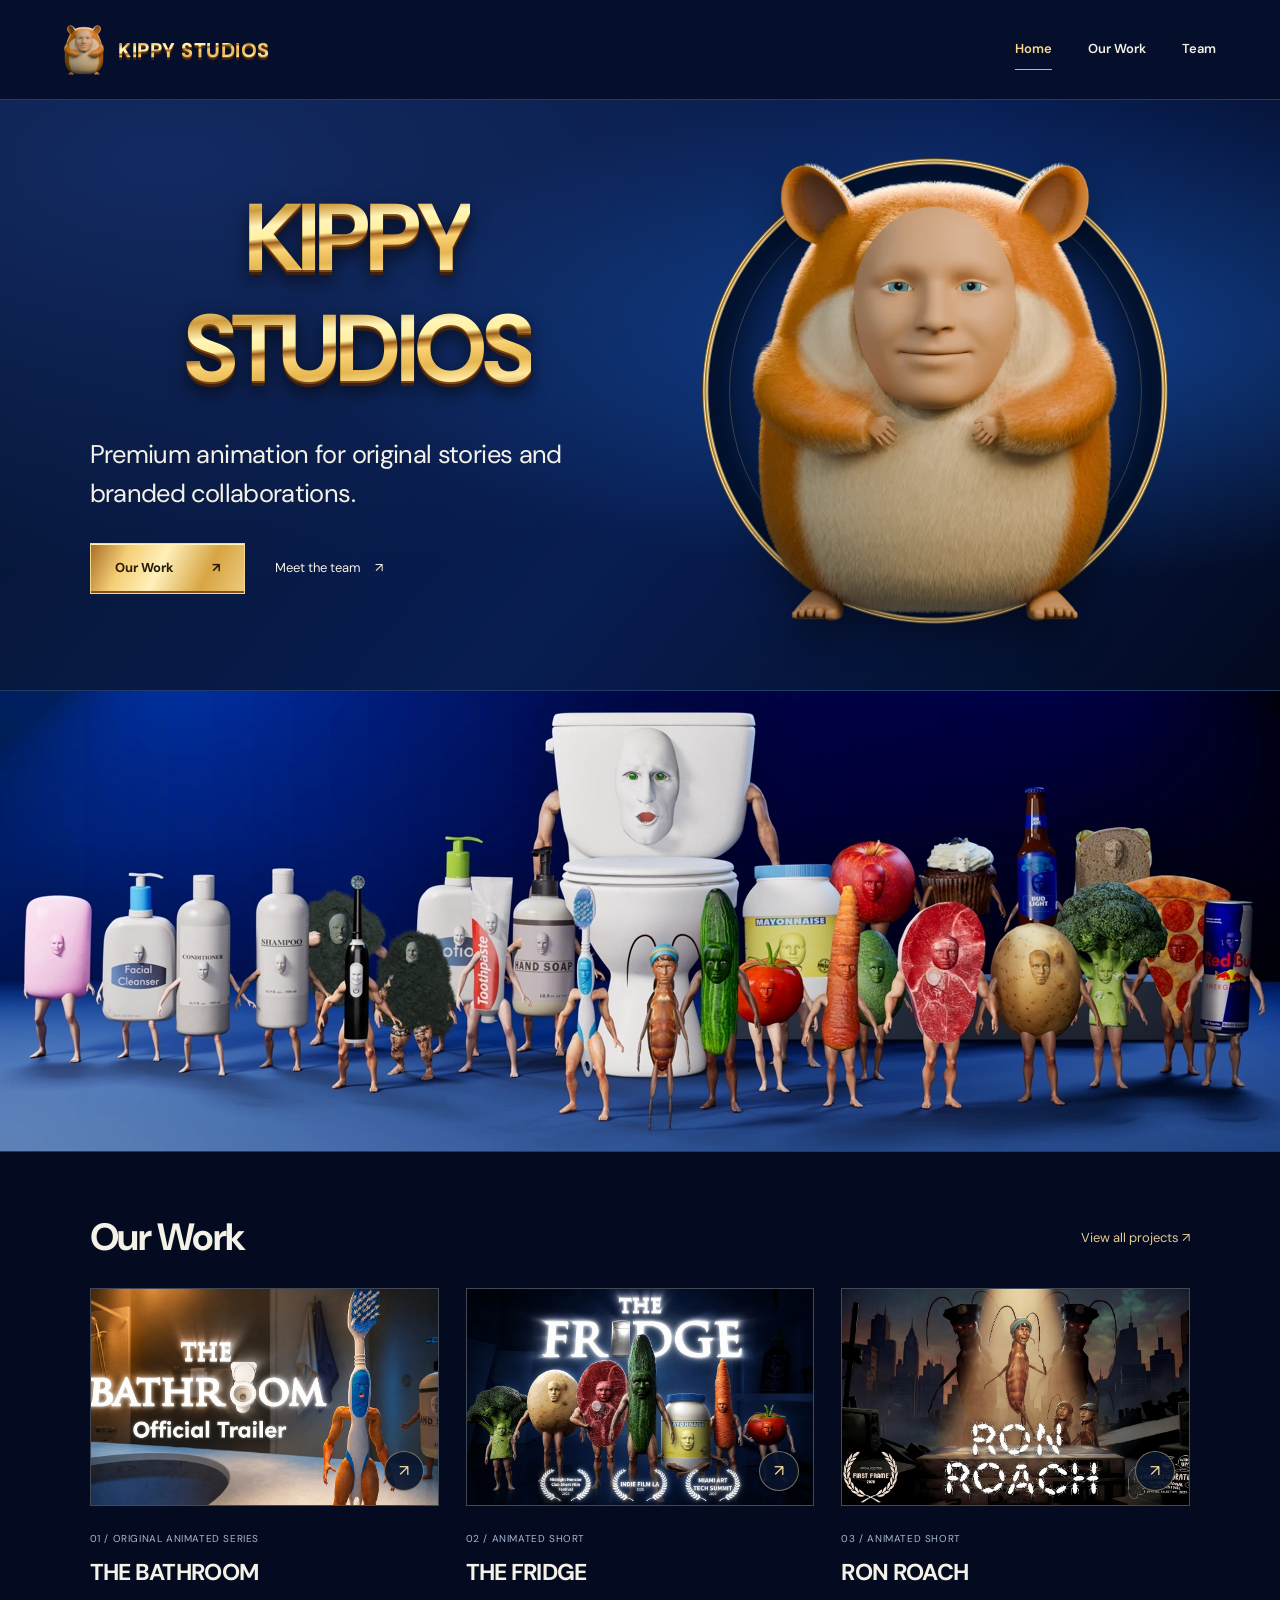
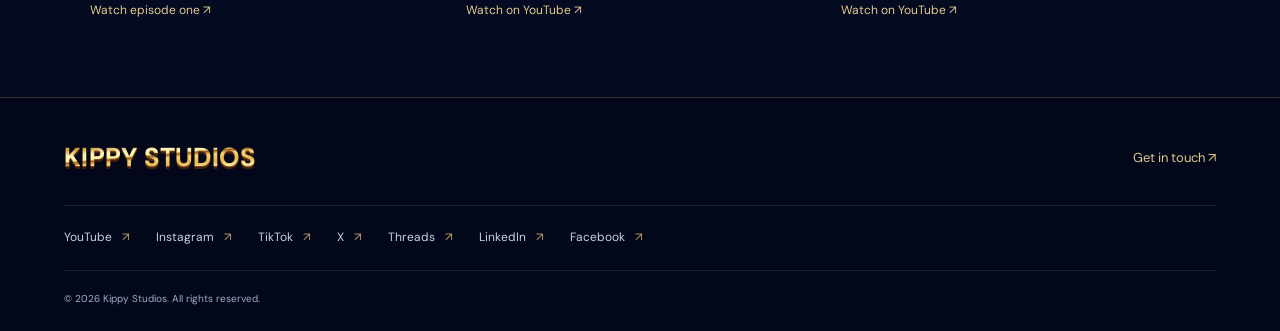
==== commit da3a583f: "Refine Kippy branding, copy, navigation, and character imagery" ====
--- a/index.html
+++ b/index.html
@@ -6,9 +6,9 @@
     <meta name="theme-color" content="#061333" />
     <meta
       name="description"
-      content="Building the next generation of character-driven, social-first entertainment. Explore Kippy Studios and our original animation."
+      content="Premium animation for original stories and branded collaborations."
     />
-    <title>Kippy Studios — Original Animation & Entertainment</title>
+    <title>Kippy Studios — Premium animation</title>
     <link rel="icon" type="image/png" href="assets/favicon.png" />
     <link rel="stylesheet" href="styles.css" />
     <script src="site.js" defer></script>
@@ -21,62 +21,36 @@
           class="brand-icon"
           src="assets/humster-128.webp"
           alt=""
-          width="48"
-          height="48" /><img
-          class="brand-wordmark"
-          src="assets/gold-singleline-640.webp"
-          srcset="
-            assets/gold-singleline-640.webp  640w,
-            assets/gold-singleline.webp     1280w
-          "
-          sizes="(max-width: 700px) 60vw, 310px"
-          alt="Kippy Studios"
-          width="215"
-          height="22"
-      /></a>
+          width="102"
+          height="128"
+        /><span class="brand-name gold-text">KIPPY STUDIOS</span></a
+      >
       <nav aria-label="Main navigation">
         <a href="index.html" aria-current="page">Home</a
-        ><a href="projects.html">Our work</a><a href="about.html">Studio</a
-        ><a href="team.html">Team</a>
+        ><a href="projects.html">Our Work</a><a href="team.html">Team</a>
       </nav>
     </header>
     <main id="main">
       <section class="hero">
         <div class="hero-copy">
-          <p class="eyebrow">
-            <span class="spark">✦</span> A WORLD OF CHARACTERS
-          </p>
-          <h1>
-            <img
-              src="assets/gold-twoline.webp"
-              srcset="
-                assets/gold-twoline-800.webp  800w,
-                assets/gold-twoline.webp     1600w
-              "
-              sizes="(max-width: 700px) 88vw, 44vw"
-              alt="Kippy Studios"
-              width="1600"
-              height="682"
-              fetchpriority="high"
-            />
+          <h1 class="brand-title" aria-label="Kippy Studios">
+            <span class="gold-text">KIPPY</span
+            ><span class="gold-text">STUDIOS</span>
           </h1>
-          <p class="hero-intro">
-            Building the next generation of character-driven, social-first
-            entertainment.
+          <p class="hero-tagline">
+            Premium animation for original stories and branded collaborations.
           </p>
           <div class="hero-actions">
             <a class="button gold-button" href="projects.html"
-              >Enter our worlds <span aria-hidden="true">↗</span></a
+              >Our Work <span aria-hidden="true">↗</span></a
             ><a class="text-link" href="team.html"
-              >Meet the studio <span aria-hidden="true">↗</span></a
+              >Meet the team <span aria-hidden="true">↗</span></a
             >
           </div>
         </div>
         <div class="humster-stage">
           <div class="halo" aria-hidden="true"></div>
-          <span class="star star-one" aria-hidden="true">✦</span
-          ><span class="star star-two" aria-hidden="true">✧</span
-          ><img
+          <img
             class="hero-humster"
             src="assets/humster-640.webp"
             srcset="
@@ -84,50 +58,44 @@
               assets/humster-640.webp  509w,
               assets/humster-1000.webp 795w
             "
-            sizes="(max-width: 700px) 76vw, 43vw"
+            sizes="(max-width:700px) 76vw, 400px"
             alt="Humster, Kippy Studios’ golden hamster with a human face"
             width="795"
             height="1000"
             fetchpriority="high"
-          /><span class="stage-caption">BIG PERSONALITY. KIPPY ENERGY.</span>
-        </div>
-        <div class="hero-bottom">
-          <span>ORIGINAL ANIMATION &amp; ENTERTAINMENT</span
-          ><a href="#worlds"
-            >Discover Kippy <span aria-hidden="true">↓</span></a
-          >
+          />
         </div>
       </section>
-      <section class="ensemble" aria-label="The Kippy character universe">
-        <img
-          src="assets/characters-1600.webp"
-          srcset="
-            assets/characters-960.webp   960w,
-            assets/characters-1600.webp 1600w,
-            assets/characters-2048.webp 2048w
-          "
-          sizes="100vw"
-          width="2048"
-          height="853"
-          alt="The Kippy ensemble: an eccentric lineup of bathroom, food and everyday-object characters"
-          loading="lazy"
-        />
-        <div class="ensemble-title">
-          <p class="eyebrow">FAMILIAR THINGS. UNEXPECTED PERSONALITIES.</p>
-          <h2>
-            EVERY CHARACTER.<br /><span class="gold-text"
-              >A WORLD OF THEIR OWN.</span
-            >
-          </h2>
-        </div>
-      </section>
-      <section id="worlds" class="section">
+      <figure class="ensemble">
+        <div
+          class="ensemble-viewport"
+          tabindex="0"
+          role="region"
+          aria-label="Kippy character lineup, including John the toilet. Scroll horizontally on smaller screens to see the full cast."
+        >
+          <img
+            src="assets/ensemble-with-john-2560.webp"
+            srcset="
+              assets/ensemble-with-john-1280.webp 1280w,
+              assets/ensemble-with-john-2560.webp 2560w,
+              assets/ensemble-with-john-3840.webp 3840w,
+              assets/ensemble-with-john-5120.webp 5120w,
+              assets/ensemble-with-john-7200.webp 7200w
+            "
+            sizes="(max-width:700px) 1000px, (min-width:1920px) 1920px, 100vw"
+            alt="John the toilet at the center of Kippy Studios’ full ensemble of bathroom and food characters"
+            width="7240"
+            height="2600"
+            loading="eager"
+            decoding="async"
+          />
+        </div>
+        <figcaption>Scroll to see the full cast</figcaption>
+      </figure>
+      <section id="work" class="section">
         <div class="section-heading">
-          <div>
-            <p class="eyebrow">THE KIPPY UNIVERSE</p>
-            <h2 class="gold-text">OUR ORIGINALS</h2>
-          </div>
-          <a class="text-link" href="projects.html">Explore all projects ↗</a>
+          <h2>Our Work</h2>
+          <a class="text-link" href="projects.html">View all projects ↗</a>
         </div>
         <div class="film-grid">
           <article class="film-card">
@@ -210,37 +178,13 @@
           </article>
         </div>
       </section>
-      <section class="studio-note section">
-        <p class="eyebrow">MEET THE STUDIO</p>
-        <h2>
-          CHARACTERS FIRST.<br /><span class="gold-text"
-            >POSSIBILITIES EVERYWHERE.</span
-          >
-        </h2>
-        <p>
-          Original universes. Recurring characters. Stories that audiences
-          follow across platforms.
-        </p>
-        <a class="button outline-button" href="about.html"
-          >Inside Kippy Studios ↗</a
-        >
-      </section>
     </main>
     <footer>
       <div class="footer-top">
-        <a class="footer-brand" href="index.html"
-          ><img
-            src="assets/gold-singleline-640.webp"
-            srcset="
-              assets/gold-singleline-640.webp  640w,
-              assets/gold-singleline.webp     1280w
-            "
-            sizes="(max-width: 700px) 60vw, 310px"
-            alt="Kippy Studios"
-            width="310"
-            height="32"
-        /></a>
-        <p>Character-driven.<br />Social-first.</p>
+        <a class="footer-brand gold-text" href="index.html">KIPPY STUDIOS</a
+        ><a class="contact-link" href="mailto:coby@kippystudios.com"
+          >Get in touch ↗</a
+        >
       </div>
       <nav class="socials" aria-label="Find Kippy Studios">
         <a
@@ -280,10 +224,7 @@
           >Facebook <span aria-hidden="true">↗</span></a
         >
       </nav>
-      <div class="footer-bottom">
-        <p>© 2026 Kippy Studios. All rights reserved.</p>
-        <a href="mailto:coby@kippystudios.com">Get in touch ↗</a>
-      </div>
+      <p class="copyright">© 2026 Kippy Studios. All rights reserved.</p>
     </footer>
   </body>
 </html>
--- a/styles.css
+++ b/styles.css
@@ -1,8 +1,6 @@
 @import url("https://fonts.googleapis.com/css2?family=DM+Sans:wght@400;500;600;700&display=swap");
 :root {
   --navy: #040b20;
-  --blue: #071b4d;
-  --sapphire: #103b91;
   --ink: #f4f1e7;
   --muted: #b6c1d7;
   --gold: #ecc979;
@@ -12,8 +10,8 @@
   box-sizing: border-box;
 }
 html {
-  scroll-behavior: smooth;
-  scroll-padding-top: 110px;
+  scroll-behavior: auto;
+  scroll-padding-top: 24px;
 }
 body {
   margin: 0;
@@ -38,27 +36,24 @@
 h1,
 h2,
 h3,
-p {
+p,
+figure {
   margin: 0;
 }
 h1,
 h2,
 h3 {
-  line-height: 1.04;
-}
-a,
-button,
-summary {
-  -webkit-tap-highlight-color: transparent;
+  line-height: 1.1;
+}
+a:hover {
+  color: #ffe3a0;
 }
 a:focus-visible,
 button:focus-visible,
-summary:focus-visible {
+summary:focus-visible,
+.ensemble-viewport:focus-visible {
   outline: 3px solid #f9dfa0;
   outline-offset: 6px;
-}
-a:hover {
-  color: #ffe3a0;
 }
 .skip {
   position: fixed;
@@ -73,42 +68,43 @@
   top: 10px;
 }
 .site-header {
-  height: 104px;
+  height: 100px;
   padding: 0 5%;
   display: flex;
   align-items: center;
   justify-content: space-between;
   border-bottom: 1px solid var(--line);
   background: #050f2b;
-  position: relative;
-  z-index: 10;
 }
 .brand {
   display: flex;
-  gap: 15px;
+  gap: 14px;
   align-items: center;
 }
 .brand-icon {
-  width: 45px;
-  height: 57px;
+  width: 40px;
+  height: 50px;
   object-fit: contain;
 }
-.brand-wordmark {
-  width: 205px;
-  height: auto;
+.brand-name {
+  font-size: 20px;
+  font-weight: 700;
+  line-height: 1.3;
+  white-space: nowrap;
+  letter-spacing: 0.025em;
 }
 .site-header nav {
   display: flex;
   gap: 36px;
-  align-items: center;
 }
 .site-header nav a {
   position: relative;
-  font-size: 12px;
-  letter-spacing: 0.12em;
-  text-transform: uppercase;
+  font-size: 13px;
   font-weight: 600;
-  padding: 20px 0;
+  min-height: 44px;
+  display: flex;
+  align-items: center;
+  padding: 12px 0;
 }
 .site-header nav a[aria-current] {
   color: #f8d98c;
@@ -116,20 +112,14 @@
 .site-header nav a[aria-current]:after {
   content: "";
   position: absolute;
-  bottom: 10px;
+  bottom: 2px;
   left: 0;
   width: 100%;
   height: 1px;
-  background: linear-gradient(90deg, #89622a, #ffedb0, #89622a);
-}
-.eyebrow {
-  font-size: 11px;
-  letter-spacing: 0.2em;
-  font-weight: 700;
-  text-transform: uppercase;
-  color: #c9d3e6;
-  line-height: 1.6;
-}
+  background: #d7b566;
+}
+/* Exact filled gold palette from the user's selected heading reference.
+   Fixed gradient, fixed shadows: no animation, transition, brightness or shimmer. */
 .gold-text {
   color: #efc772;
   background: linear-gradient(
@@ -149,78 +139,64 @@
   -webkit-text-fill-color: transparent;
   filter: drop-shadow(0 2px 0 #7a4a1a) drop-shadow(0 3px 0 #40210f)
     drop-shadow(0 6px 9px #0009);
+  background-size: 100% 100%;
+  background-position: 0 0;
+  animation: none !important;
+  transition: none !important;
+  opacity: 1;
 }
 .hero {
-  position: relative;
-  min-height: 720px;
+  min-height: 590px;
   display: grid;
-  grid-template-columns: 1.08fr 1fr;
-  align-items: center;
-  padding: 60px 7% 100px;
-  overflow: hidden;
+  grid-template-columns: 1.05fr 1fr;
+  align-items: center;
+  gap: 5%;
+  padding: 48px 7% 55px;
   background:
     radial-gradient(ellipse at 78% 40%, #12418d 0, transparent 49%),
     radial-gradient(ellipse at 13% 10%, #132b63 0, transparent 56%),
     linear-gradient(130deg, #06132e, #081d51 55%, #030a20);
 }
-.hero:before {
-  content: "";
-  position: absolute;
-  inset: 0;
-  opacity: 0.15;
-  pointer-events: none;
-  background: repeating-linear-gradient(
-    120deg,
-    transparent 0,
-    transparent 140px,
-    #7392d711 141px,
-    transparent 142px
-  );
-}
 .hero-copy {
-  position: relative;
-  z-index: 2;
-  padding-bottom: 28px;
-}
-.hero .eyebrow {
-  color: #e6c986;
-  display: flex;
-  align-items: center;
-  gap: 12px;
-}
-.spark {
-  font-size: 24px;
-}
-.hero h1 {
-  margin: 26px -4px 25px;
   max-width: 620px;
 }
-.hero h1 img {
-  width: 100%;
-  filter: drop-shadow(0 6px 10px #01050b80);
-}
-.hero-intro {
-  font-size: 19px;
-  line-height: 1.65;
-  max-width: 445px;
-  color: #d4deef;
+.brand-title {
+  font-size: clamp(70px, 7.4vw, 112px);
+  font-weight: 700;
+  letter-spacing: -0.045em;
+  line-height: 1.03;
+  text-align: center;
+  margin: 0 0 32px;
+}
+.brand-title .gold-text {
+  display: table;
+  margin: 0 auto;
+  padding-bottom: 7px;
+}
+.brand-title .gold-text + .gold-text {
+  margin-top: 6px;
+}
+.hero-tagline {
+  font-size: clamp(19px, 2vw, 27px);
+  line-height: 1.5;
+  letter-spacing: -0.025em;
+  max-width: 480px;
 }
 .hero-actions {
   display: flex;
   align-items: center;
-  gap: 28px;
-  margin-top: 32px;
+  gap: 30px;
+  margin-top: 30px;
 }
 .button {
   display: inline-flex;
+  align-items: center;
   justify-content: space-between;
-  align-items: center;
-  gap: 24px;
-  padding: 15px 25px;
+  gap: 38px;
+  padding: 14px 24px;
   font-weight: 700;
   font-size: 13px;
-  line-height: 1.5;
-  min-height: 52px;
+  min-height: 50px;
 }
 .gold-button {
   color: #291b09;
@@ -235,34 +211,31 @@
   );
   box-shadow:
     inset 0 1px #fff3bb,
-    inset 0 -2px #865316,
-    0 4px 15px #0004;
+    inset 0 -2px #865316;
 }
 .gold-button:hover {
   color: #090d1c;
-  filter: brightness(1.12);
+  border-color: #fff0bb;
 }
 .text-link {
+  display: inline-flex;
+  align-items: center;
+  gap: 14px;
+  min-height: 44px;
   font-size: 13px;
-  letter-spacing: 0.015em;
-  display: inline-flex;
-  gap: 16px;
-  align-items: center;
-  min-height: 44px;
 }
 .humster-stage {
-  align-self: stretch;
   display: flex;
   justify-content: center;
   align-items: center;
   position: relative;
-  min-height: 510px;
+  min-height: 450px;
 }
 .halo {
   position: absolute;
-  width: 94%;
+  width: 100%;
+  max-width: 470px;
   aspect-ratio: 1;
-  max-width: 520px;
   border-radius: 50%;
   background: radial-gradient(
     circle,
@@ -276,10 +249,6 @@
     #44331a 70%,
     transparent 70.2%
   );
-  box-shadow:
-    0 0 50px #2760d622,
-    inset 0 0 55px #3869cc33;
-  transform: translateY(-8px);
 }
 .halo:after {
   content: "";
@@ -290,107 +259,51 @@
 }
 .hero-humster {
   position: relative;
-  z-index: 1;
-  max-width: 87%;
-  max-height: 500px;
+  max-height: 460px;
   width: auto;
-  filter: drop-shadow(0 22px 18px #0008);
-  object-fit: contain;
-}
-.stage-caption {
-  position: absolute;
-  bottom: -5px;
-  left: 0;
-  right: 0;
-  text-align: center;
-  font-size: 9px;
-  letter-spacing: 0.28em;
-  color: #b8c8e5;
-}
-.star {
-  position: absolute;
-  color: #fce3a0;
-  z-index: 3;
-  text-shadow: 0 0 20px #f1b82c66;
-}
-.star-one {
-  top: 3%;
-  right: 1%;
-  font-size: 34px;
-}
-.star-two {
-  bottom: 12%;
-  left: 0;
-  font-size: 48px;
-}
-.hero-bottom {
-  position: absolute;
-  bottom: 0;
-  left: 5%;
-  right: 5%;
-  display: flex;
+  max-width: 88%;
+  filter: drop-shadow(0 18px 18px #0006);
+}
+.ensemble {
+  margin: 0 auto;
+  max-width: 1920px;
+  background: #061b49;
+  border-top: 1px solid #213b68;
+  border-bottom: 1px solid #213b68;
+}
+.ensemble-viewport {
+  width: 100%;
+  overflow-x: auto;
+  overflow-y: hidden;
+  scroll-behavior: auto;
+  scrollbar-width: thin;
+  scrollbar-color: #9c8045 #071837;
+}
+.ensemble img {
+  display: block;
+  width: 100%;
+  height: auto;
+  max-width: none;
+}
+.ensemble figcaption {
+  display: none;
+}
+.section {
+  padding: 64px 7%;
+}
+.section-heading {
+  display: flex;
+  align-items: center;
   justify-content: space-between;
-  align-items: center;
-  padding: 23px 0;
-  border-top: 1px solid var(--line);
-  font-size: 10px;
-  letter-spacing: 0.16em;
-  color: #b5c4df;
-}
-.hero-bottom a {
-  display: flex;
-  gap: 28px;
-  align-items: center;
-  letter-spacing: 0.08em;
-}
-.hero-bottom a span {
-  font-size: 20px;
-  color: var(--gold);
-}
-.ensemble {
-  position: relative;
-  overflow: hidden;
-  background: #041438;
-  border-bottom: 1px solid var(--line);
-}
-.ensemble > img {
-  width: 100%;
-  min-height: 320px;
-  object-fit: cover;
-}
-.ensemble-title {
-  position: absolute;
-  top: 12%;
-  left: 7%;
-  right: 7%;
-  text-align: center;
-}
-.ensemble-title h2 {
-  font-size: clamp(20px, 3vw, 44px);
-  margin-top: 15px;
+  gap: 20px;
+  margin-bottom: 28px;
+}
+.section-heading h2 {
+  font-size: 38px;
   letter-spacing: -0.035em;
 }
-.ensemble-title .eyebrow {
-  font-size: 9px;
-  color: #c2cfe8;
-}
-.section {
-  padding: 90px 7%;
-}
-.section-heading {
-  display: flex;
-  justify-content: space-between;
-  align-items: end;
-  gap: 30px;
-  margin-bottom: 38px;
-}
-.section-heading h2 {
-  font-size: 48px;
-  letter-spacing: -0.035em;
-  margin-top: 12px;
-}
 .section-heading .text-link {
-  color: #dfc98d;
+  color: #e3ca90;
 }
 .film-grid {
   display: grid;
@@ -409,16 +322,12 @@
   width: 100%;
   height: 100%;
   object-fit: cover;
-  transition: transform 0.4s;
-}
-.film-image:hover img {
-  transform: scale(1.035);
 }
 .play {
   position: absolute;
   bottom: 14px;
   right: 14px;
-  background: #08142dcf;
+  background: #08142de6;
   border: 1px solid #efd18e77;
   border-radius: 50%;
   width: 40px;
@@ -428,18 +337,18 @@
   color: #fbe3a1;
 }
 .film-meta {
-  padding-top: 20px;
+  padding-top: 18px;
 }
 .film-meta > span {
-  font-size: 9px;
-  letter-spacing: 0.09em;
+  font-size: 10px;
+  letter-spacing: 0.06em;
   text-transform: uppercase;
-  color: #9dacc7;
+  color: #a9b8d3;
 }
 .film-meta h3 {
   font-size: 23px;
-  letter-spacing: -0.035em;
-  margin: 10px 0;
+  letter-spacing: -0.03em;
+  margin: 10px 0 4px;
 }
 .film-meta > a {
   display: inline-flex;
@@ -448,145 +357,21 @@
   font-size: 12px;
   color: #e6cb90;
 }
-.studio-note {
-  border-top: 1px solid var(--line);
-  background: radial-gradient(ellipse at 50% 100%, #122e6a, transparent 70%);
-  text-align: center;
-  padding-top: 85px;
-  padding-bottom: 90px;
-}
-.studio-note h2 {
-  font-size: clamp(30px, 4.4vw, 64px);
-  letter-spacing: -0.045em;
-  margin: 20px 0 22px;
-}
-.studio-note > p:not(.eyebrow) {
-  color: var(--muted);
-  max-width: 460px;
-  margin: auto;
-}
-.outline-button {
-  border: 1px solid #d1b47180;
-  color: #ead49c;
-  margin-top: 30px;
-}
-.outline-button:hover {
-  background: #e0b75615;
-}
-.page-intro {
-  padding: 80px 7% 65px;
-  background:
-    radial-gradient(ellipse at 90% 40%, #153b7b, transparent 60%),
-    linear-gradient(135deg, #0b1d46, #05112d);
-  border-bottom: 1px solid var(--line);
-}
-.page-intro h1 {
-  font-size: clamp(44px, 6.5vw, 94px);
-  letter-spacing: -0.045em;
-  margin-top: 25px;
-}
-.page-intro > p:last-child:not(:first-child) {
-  max-width: 560px;
-  color: #c8d4e9;
-  margin-top: 28px;
-  font-size: 19px;
-}
-.team-grid {
-  display: grid;
-  grid-template-columns: repeat(2, minmax(0, 1fr));
-  gap: 0 65px;
-}
-.roster {
-  padding-top: 30px;
-}
-.person {
-  position: relative;
-  padding: 40px 0 34px 48px;
-  border-bottom: 1px solid var(--line);
-}
-.person-index {
-  position: absolute;
-  left: 0;
-  top: 43px;
-  color: #b69a5d;
-  font-size: 10px;
-  letter-spacing: 0.08em;
-}
-.person h2 {
-  font-size: clamp(24px, 2.4vw, 34px);
-  line-height: 1.15;
-  letter-spacing: -0.03em;
-}
-.person-role {
-  color: #e3c784;
-  margin-top: 13px;
-  font-size: 13px;
-}
-.person summary {
-  cursor: pointer;
-  display: flex;
-  justify-content: space-between;
-  align-items: center;
-  min-height: 44px;
-  color: #b6c3dc;
-  font-size: 11px;
-  margin-top: 10px;
-  list-style: none;
-}
-.person summary::-webkit-details-marker {
-  display: none;
-}
-.person summary span {
-  font-size: 20px;
-  color: #d0b476;
-}
-.person details[open] summary span {
-  transform: rotate(45deg);
-}
-.bio p {
-  margin: 15px 0;
-  color: #b7c3da;
-  font-size: 13px;
-  line-height: 1.8;
-}
-.bio a {
-  display: inline-flex;
-  align-items: center;
-  min-height: 44px;
-  margin-right: 20px;
-  color: #f1d494;
-  font-size: 12px;
-}
-.about-story {
-  display: grid;
-  grid-template-columns: 0.8fr 1fr;
-  gap: 12%;
-  align-items: center;
-}
-.about-story h2 {
-  font-size: clamp(36px, 4.2vw, 60px);
-  letter-spacing: -0.035em;
-  margin-top: 23px;
-}
-.about-story p:not(.eyebrow) {
-  color: #b9c5dc;
-  margin: 25px 0 30px;
-  font-size: 16px;
-  line-height: 1.9;
-}
-.about-mascot {
-  background: radial-gradient(ellipse, #15377b, transparent 70%);
-}
-.about-mascot img {
-  max-height: 480px;
-  width: auto;
-  margin: auto;
+.work-intro,
+.team-intro {
+  padding: 30px 7% 12px;
+}
+.work-intro h1,
+.team-intro h1 {
+  font-size: 42px;
+  letter-spacing: -0.04em;
+  font-weight: 700;
 }
 .projects-list {
-  padding-top: 35px;
+  padding-top: 0;
 }
 .project-feature {
-  padding: 50px 0 65px;
+  padding: 25px 0 50px;
   border-bottom: 1px solid var(--line);
 }
 .project-feature:last-child {
@@ -597,17 +382,23 @@
   display: flex;
   align-items: center;
   justify-content: space-between;
-  gap: 20px;
+  gap: 13px;
   flex-wrap: wrap;
-  margin-bottom: 25px;
+  margin-bottom: 22px;
+}
+.eyebrow {
+  font-size: 10px;
+  font-weight: 600;
+  color: #b4c2dc;
+  letter-spacing: 0.1em;
+  text-transform: uppercase;
 }
 .project-title .eyebrow {
   width: 100%;
-  font-size: 9px;
 }
 .project-title h2 {
-  font-size: clamp(30px, 4vw, 54px);
-  letter-spacing: -0.03em;
+  font-size: clamp(28px, 3.5vw, 44px);
+  letter-spacing: -0.035em;
 }
 .project-title > a {
   color: #e4ca8e;
@@ -633,11 +424,6 @@
   width: 100%;
   height: 100%;
   object-fit: cover;
-  opacity: 0.8;
-  transition: opacity 0.3s;
-}
-.video-poster:hover > img {
-  opacity: 1;
 }
 .video-play {
   position: absolute;
@@ -662,8 +448,73 @@
   width: 100%;
   height: 100%;
 }
+.team-grid {
+  display: grid;
+  grid-template-columns: repeat(2, minmax(0, 1fr));
+  gap: 0 65px;
+}
+.roster {
+  padding-top: 0;
+}
+.person {
+  position: relative;
+  padding: 36px 0 30px 46px;
+  border-bottom: 1px solid var(--line);
+}
+.person-index {
+  position: absolute;
+  left: 0;
+  top: 40px;
+  color: #c0a66c;
+  font-size: 11px;
+}
+.person h2 {
+  font-size: clamp(24px, 2.4vw, 34px);
+  line-height: 1.15;
+  letter-spacing: -0.03em;
+}
+.person-role {
+  color: #e3c784;
+  margin-top: 12px;
+  font-size: 13px;
+}
+.person summary {
+  cursor: pointer;
+  display: flex;
+  justify-content: space-between;
+  align-items: center;
+  min-height: 44px;
+  color: #b6c3dc;
+  font-size: 12px;
+  margin-top: 9px;
+  list-style: none;
+}
+.person summary::-webkit-details-marker {
+  display: none;
+}
+.person summary span {
+  font-size: 20px;
+  color: #d0b476;
+}
+.person details[open] summary span {
+  transform: rotate(45deg);
+}
+.bio p {
+  margin: 15px 0;
+  color: #b7c3da;
+  font-size: 13px;
+  line-height: 1.8;
+}
+.bio a {
+  display: inline-flex;
+  align-items: center;
+  min-height: 44px;
+  margin-right: 20px;
+  color: #f1d494;
+  font-size: 12px;
+}
 footer {
-  padding: 55px 5% 25px;
+  padding: 38px 5% 24px;
   border-top: 1px solid var(--line);
   background: #02081a;
 }
@@ -671,104 +522,95 @@
   display: flex;
   justify-content: space-between;
   align-items: center;
-  padding-bottom: 38px;
+  gap: 25px;
+  margin-bottom: 25px;
 }
 .footer-brand {
-  width: 310px;
-  max-width: 55%;
-}
-.footer-top > p {
-  text-align: right;
-  color: #c7d0e1;
-  font-size: 14px;
-  line-height: 1.5;
+  font-size: 26px;
+  font-weight: 700;
+  letter-spacing: 0.01em;
+  line-height: 1.3;
+}
+.contact-link {
+  font-size: 13px;
+  color: #e2c88d;
+  display: inline-flex;
+  align-items: center;
+  min-height: 44px;
+  white-space: nowrap;
 }
 .socials {
   display: flex;
-  gap: 28px;
+  gap: 26px;
   flex-wrap: wrap;
   border-top: 1px solid #a3b4d126;
   border-bottom: 1px solid #a3b4d126;
-  padding: 18px 0;
+  padding: 14px 0;
 }
 .socials a {
-  font-size: 11px;
+  font-size: 12px;
   min-height: 36px;
   display: flex;
   align-items: center;
-  gap: 12px;
+  gap: 10px;
   color: #c8d3e7;
 }
 .socials a span {
   color: #b89c63;
 }
-.footer-bottom {
-  display: flex;
-  justify-content: space-between;
-  gap: 20px;
+.copyright {
   font-size: 10px;
-  color: #91a0ba;
-  padding-top: 23px;
-}
-.footer-bottom a {
-  color: #d8c28b;
+  color: #a2afc5;
+  padding-top: 20px;
 }
 @media (min-width: 1600px) {
   .hero {
     padding-left: max(7%, calc((100vw - 1400px) / 2));
     padding-right: max(7%, calc((100vw - 1400px) / 2));
-  }
-  .section {
+    min-height: 620px;
+  }
+  .section,
+  .work-intro,
+  .team-intro {
     padding-left: max(7%, calc((100vw - 1400px) / 2));
     padding-right: max(7%, calc((100vw - 1400px) / 2));
   }
+  .brand-title {
+    font-size: 118px;
+  }
   .hero-humster {
-    max-height: 560px;
-  }
-  .hero {
-    min-height: 790px;
+    max-height: 490px;
   }
 }
 @media (max-width: 1000px) {
   .site-header nav {
-    gap: 23px;
-  }
-  .brand-wordmark {
-    width: 160px;
+    gap: 24px;
+  }
+  .brand-name {
+    font-size: 18px;
   }
   .hero {
-    padding: 45px 5% 95px;
-    min-height: 620px;
-  }
-  .hero-intro {
-    font-size: 17px;
+    padding: 38px 5% 45px;
+    min-height: 520px;
+    gap: 4%;
+  }
+  .brand-title {
+    font-size: clamp(65px, 7.4vw, 84px);
+  }
+  .hero-tagline {
+    font-size: 20px;
+  }
+  .humster-stage {
+    min-height: 390px;
+  }
+  .hero-humster {
+    max-height: 390px;
   }
   .hero-actions {
-    gap: 18px;
-  }
-  .hero-humster {
-    max-height: 410px;
-  }
-  .humster-stage {
-    min-height: 440px;
-  }
-  .hero h1 {
-    margin-top: 23px;
-  }
-  .hero .eyebrow {
-    font-size: 9px;
-  }
-  .button {
-    padding: 14px 19px;
+    gap: 22px;
   }
   .section {
-    padding: 65px 5%;
-  }
-  .team-grid {
-    gap: 0 35px;
-  }
-  .person {
-    padding-left: 32px;
+    padding: 50px 5%;
   }
   .film-grid {
     gap: 18px;
@@ -776,279 +618,226 @@
   .film-meta h3 {
     font-size: 20px;
   }
-  .about-story {
-    gap: 8%;
-  }
-  .ensemble-title {
-    top: 10%;
+  .team-grid {
+    gap: 0 30px;
+  }
+  .person {
+    padding-left: 33px;
   }
 }
 @media (max-width: 700px) {
   .site-header {
     height: auto;
-    min-height: 118px;
-    padding: 13px 5% 7px;
+    min-height: 110px;
+    padding: 10px 5% 5px;
+    justify-content: center;
     flex-wrap: wrap;
-    justify-content: center;
-    gap: 5px;
-  }
-  .brand-icon {
-    width: 30px;
-    height: 38px;
-  }
-  .brand-wordmark {
-    width: 166px;
+    gap: 3px;
   }
   .brand {
     gap: 10px;
   }
+  .brand-icon {
+    width: 29px;
+    height: 37px;
+  }
+  .brand-name {
+    font-size: 17px;
+  }
   .site-header nav {
     width: 100%;
+    justify-content: space-around;
     gap: 0;
-    justify-content: space-around;
   }
   .site-header nav a {
-    font-size: 10px;
-    padding: 13px 8px;
-    min-height: 44px;
+    font-size: 12px;
+    padding: 10px 12px;
   }
   .site-header nav a[aria-current]:after {
-    bottom: 5px;
-    left: 8px;
-    width: calc(100% - 16px);
+    left: 12px;
+    width: calc(100% - 24px);
   }
   .hero {
     display: flex;
     flex-direction: column;
-    padding: 38px 6% 82px;
     min-height: 0;
+    padding: 32px 6% 27px;
+    gap: 23px;
   }
   .hero-copy {
     width: 100%;
-    padding: 0;
-    order: 1;
     text-align: center;
   }
-  .hero .eyebrow {
-    justify-content: center;
-    font-size: 9px;
-  }
-  .spark {
-    font-size: 20px;
-  }
-  .hero h1 {
-    max-width: 420px;
-    margin: 20px auto 22px;
-  }
-  .hero-intro {
-    font-size: 16px;
-    max-width: 370px;
-    margin: auto;
+  .brand-title {
+    font-size: clamp(64px, 16vw, 92px);
+    margin: 0 auto 25px;
+    line-height: 1.02;
+  }
+  .brand-title .gold-text + .gold-text {
+    margin-top: 4px;
+  }
+  .hero-tagline {
+    font-size: 21px;
+    line-height: 1.45;
+    max-width: 335px;
+    margin: 0 auto;
   }
   .hero-actions {
     justify-content: center;
-    gap: 24px;
-    margin-top: 24px;
-    flex-wrap: wrap;
-  }
-  .hero-actions .text-link {
-    font-size: 12px;
+    gap: 25px;
+    margin-top: 23px;
+  }
+  .button {
+    padding: 12px 21px;
+    gap: 27px;
   }
   .humster-stage {
-    order: 2;
-    width: min(100%, 390px);
-    min-height: 370px;
-    margin: 32px auto 12px;
+    min-height: 340px;
+    width: min(100%, 360px);
   }
   .hero-humster {
-    max-height: 350px;
-    max-width: 84%;
+    max-height: 340px;
+    max-width: 85%;
   }
   .halo {
-    max-width: 350px;
     width: 96%;
-  }
-  .star-one {
-    top: 1%;
-    right: 0;
-  }
-  .star-two {
-    bottom: 8%;
-    left: 0;
-    font-size: 36px;
-  }
-  .stage-caption {
-    bottom: -11px;
-    font-size: 8px;
-  }
-  .hero-bottom {
-    font-size: 8px;
-    padding: 18px 0;
-    gap: 20px;
-  }
-  .hero-bottom > span {
-    max-width: 150px;
-  }
-  .hero-bottom a {
-    gap: 12px;
-  }
-  .ensemble > img {
-    min-height: 290px;
-    object-position: center bottom;
-    object-fit: cover;
-  }
-  .ensemble-title {
-    top: 23px;
-    left: 4%;
-    right: 4%;
-  }
-  .ensemble-title h2 {
-    font-size: 23px;
-    margin-top: 12px;
-  }
-  .ensemble-title .eyebrow {
-    font-size: 7px;
-    letter-spacing: 0.14em;
+    max-width: 335px;
+  }
+  .ensemble-viewport {
+    height: 320px;
+  }
+  .ensemble img {
+    height: 320px;
+    width: auto;
+    max-width: none;
+  }
+  .ensemble figcaption {
+    display: block;
+    text-align: center;
+    color: #c3d0e4;
+    background: #061331;
+    padding: 8px 12px;
+    font-size: 11px;
   }
   .section {
-    padding: 52px 6%;
+    padding: 40px 6%;
   }
   .section-heading {
-    align-items: start;
+    margin-bottom: 22px;
     gap: 10px;
-    flex-direction: column;
-    margin-bottom: 24px;
   }
   .section-heading h2 {
-    font-size: 39px;
+    font-size: 30px;
+  }
+  .section-heading .text-link {
+    font-size: 11px;
   }
   .film-grid {
     grid-template-columns: 1fr;
-    gap: 35px;
+    gap: 30px;
   }
   .film-image {
     aspect-ratio: 16/9;
   }
   .film-meta {
-    padding-top: 15px;
+    padding-top: 14px;
   }
   .film-meta h3 {
-    font-size: 26px;
-    margin: 9px 0 3px;
-  }
-  .studio-note h2 {
+    font-size: 25px;
+    margin-top: 8px;
+  }
+  .work-intro,
+  .team-intro {
+    padding: 24px 6% 5px;
+  }
+  .work-intro h1,
+  .team-intro h1 {
     font-size: 34px;
-    line-height: 1.12;
-  }
-  .studio-note .eyebrow {
+  }
+  .projects-list {
+    padding-top: 0;
+  }
+  .project-feature {
+    padding: 23px 0 36px;
+  }
+  .project-title {
+    gap: 9px;
+    margin-bottom: 17px;
+  }
+  .project-title .eyebrow {
     font-size: 9px;
   }
-  .studio-note > p:not(.eyebrow) {
-    font-size: 14px;
-  }
-  .page-intro {
-    padding: 50px 6% 44px;
-  }
-  .page-intro .eyebrow {
-    font-size: 9px;
-  }
-  .page-intro h1 {
-    font-size: 44px;
-    line-height: 1.1;
-    margin-top: 20px;
-  }
-  .page-intro > p:last-child:not(:first-child) {
-    font-size: 16px;
-    margin-top: 20px;
+  .project-title h2 {
+    font-size: 29px;
+  }
+  .project-title > a {
+    font-size: 12px;
+  }
+  .video-play {
+    font-size: 10px;
+    padding: 11px 16px;
+    gap: 12px;
   }
   .team-grid {
     grid-template-columns: 1fr;
   }
   .roster {
-    padding-top: 5px;
+    padding-top: 0;
   }
   .person {
-    padding: 30px 0 28px 33px;
+    padding: 28px 0 25px 32px;
   }
   .person-index {
-    top: 32px;
+    top: 31px;
   }
   .person h2 {
-    font-size: 29px;
+    font-size: 28px;
   }
   .person-role {
     font-size: 12px;
-    margin-top: 10px;
-  }
-  .about-story {
-    grid-template-columns: 1fr;
-    gap: 35px;
-  }
-  .about-mascot img {
-    max-height: 300px;
-  }
-  .about-story h2 {
-    font-size: 39px;
-  }
-  .about-story p:not(.eyebrow) {
-    font-size: 14px;
-  }
-  .projects-list {
-    padding-top: 0;
-  }
-  .project-feature {
-    padding: 40px 0;
-  }
-  .project-title h2 {
-    font-size: 35px;
-  }
-  .project-title {
+    margin-top: 9px;
+  }
+  .person summary {
+    font-size: 11px;
+  }
+  footer {
+    padding: 28px 6% 23px;
+  }
+  .footer-top {
     gap: 12px;
-  }
-  .project-title > a {
-    font-size: 12px;
-  }
-  .project-title .eyebrow {
-    font-size: 8px;
-  }
-  .video-play {
+    align-items: center;
+    margin-bottom: 19px;
+  }
+  .footer-brand {
+    font-size: 20px;
+  }
+  .contact-link {
+    font-size: 11px;
+  }
+  .socials {
+    gap: 5px 22px;
+  }
+  .socials a {
+    font-size: 11px;
+  }
+  .copyright {
     font-size: 9px;
-    padding: 11px 16px;
-    gap: 10px;
-  }
-  footer {
-    padding-top: 36px;
-  }
-  .footer-top {
-    padding-bottom: 26px;
-  }
-  .footer-top > p {
-    font-size: 12px;
-  }
-  .footer-brand {
-    max-width: 60%;
-  }
-  .socials {
-    gap: 6px 23px;
-    padding: 14px 0;
-  }
-  .footer-bottom {
-    font-size: 8px;
-    line-height: 1.8;
-    align-items: start;
-  }
-  .footer-bottom a {
-    white-space: nowrap;
   }
 }
 @media (prefers-reduced-motion: reduce) {
-  html {
-    scroll-behavior: auto;
-  }
   *,
   *:before,
   *:after {
     animation: none !important;
     transition: none !important;
   }
-}
+  html {
+    scroll-behavior: auto;
+  }
+}
+
+/* Keep the metallic edge proportional at navigation/footer text sizes. */
+.brand-name,
+.footer-brand {
+  filter: drop-shadow(0 1px 0 #7a4a1a) drop-shadow(0 2px 0 #40210f);
+}
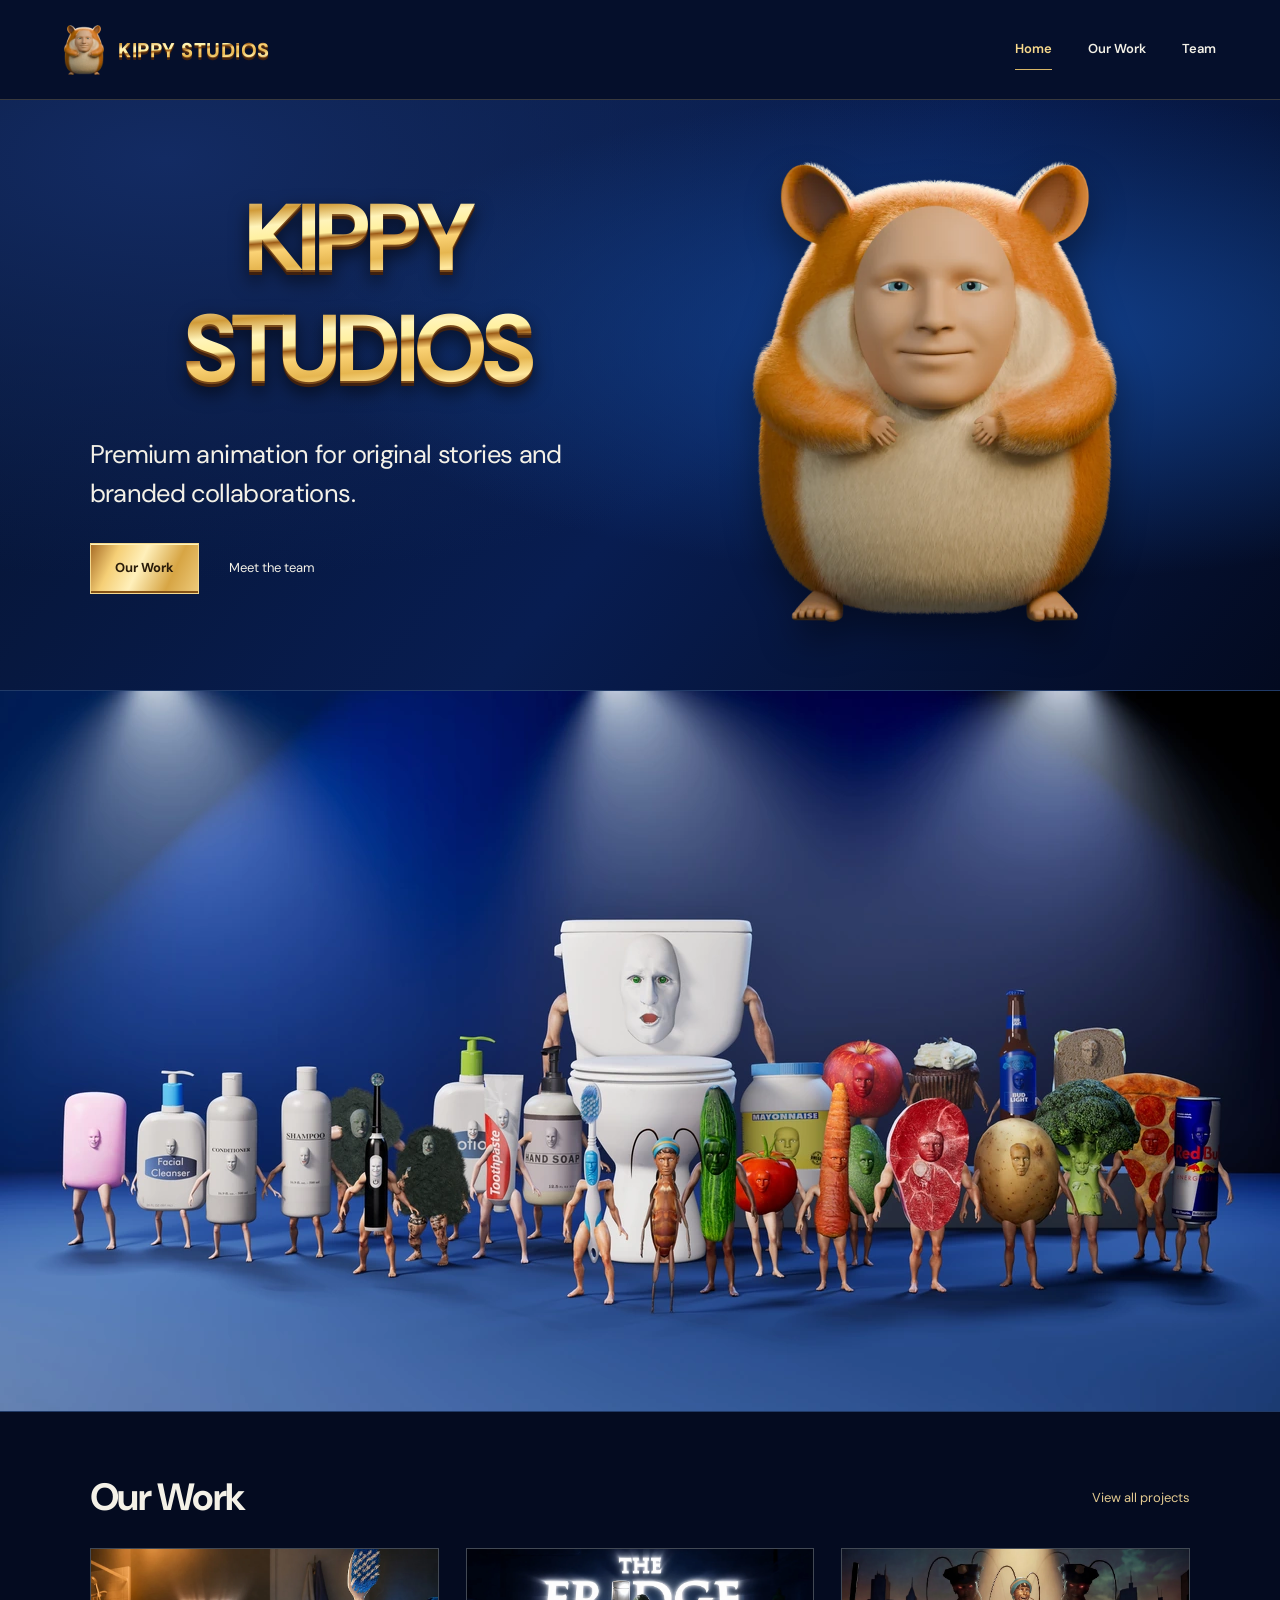
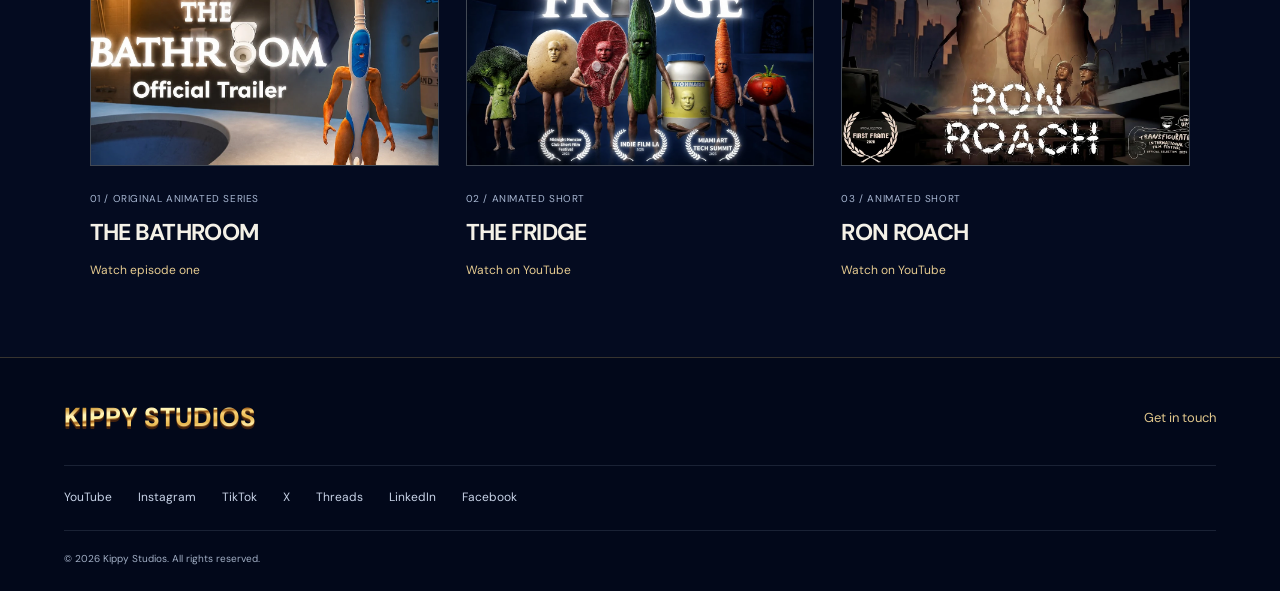
==== commit a728ffd1: "Polish static Humster hero and add volumetric character ensemble" ====
--- a/index.html
+++ b/index.html
@@ -41,32 +41,50 @@
             Premium animation for original stories and branded collaborations.
           </p>
           <div class="hero-actions">
-            <a class="button gold-button" href="projects.html"
-              >Our Work <span aria-hidden="true">↗</span></a
-            ><a class="text-link" href="team.html"
-              >Meet the team <span aria-hidden="true">↗</span></a
-            >
+            <a class="button gold-button" href="projects.html">Our Work </a
+            ><a class="text-link" href="team.html">Meet the team </a>
           </div>
         </div>
         <div class="humster-stage">
-          <div class="halo" aria-hidden="true"></div>
-          <img
-            class="hero-humster"
-            src="assets/humster-640.webp"
-            srcset="
-              assets/humster-320.webp  254w,
-              assets/humster-640.webp  509w,
-              assets/humster-1000.webp 795w
-            "
-            sizes="(max-width:700px) 76vw, 400px"
-            alt="Humster, Kippy Studios’ golden hamster with a human face"
-            width="795"
-            height="1000"
-            fetchpriority="high"
-          />
+          <div
+            class="humster-media"
+            data-humster-turnaround
+            data-turnaround-approval="paused"
+          >
+            <img
+              class="hero-humster"
+              src="assets/humster-640.webp"
+              srcset="
+                assets/humster-320.webp  254w,
+                assets/humster-640.webp  509w,
+                assets/humster-1000.webp 795w
+              "
+              sizes="(max-width:700px) 76vw, 400px"
+              alt="Humster, Kippy Studios’ golden hamster with a human face"
+              width="795"
+              height="1000"
+              fetchpriority="high"
+            />
+            <video
+              class="hero-turnaround"
+              autoplay
+              muted
+              loop
+              playsinline
+              preload="none"
+              hidden
+              aria-label="Silent 360-degree turnaround of Humster, Kippy Studios’ golden hamster with a human face"
+            ></video>
+            <button class="humster-motion-toggle" type="button" hidden>
+              Pause animation
+            </button>
+          </div>
         </div>
       </section>
-      <figure class="ensemble">
+      <figure
+        class="ensemble"
+        data-ensemble-revision="volumetric-v08-with-john-final"
+      >
         <div
           class="ensemble-viewport"
           tabindex="0"
@@ -74,18 +92,19 @@
           aria-label="Kippy character lineup, including John the toilet. Scroll horizontally on smaller screens to see the full cast."
         >
           <img
-            src="assets/ensemble-with-john-2560.webp"
+            src="assets/ensemble-with-john-volumetric-v08-2560.webp"
             srcset="
-              assets/ensemble-with-john-1280.webp 1280w,
-              assets/ensemble-with-john-2560.webp 2560w,
-              assets/ensemble-with-john-3840.webp 3840w,
-              assets/ensemble-with-john-5120.webp 5120w,
-              assets/ensemble-with-john-7200.webp 7200w
+              assets/ensemble-with-john-volumetric-v08-1280.webp 1280w,
+              assets/ensemble-with-john-volumetric-v08-1920.webp 1920w,
+              assets/ensemble-with-john-volumetric-v08-2560.webp 2560w,
+              assets/ensemble-with-john-volumetric-v08-3840.webp 3840w,
+              assets/ensemble-with-john-volumetric-v08-5760.webp 5760w,
+              assets/ensemble-with-john-volumetric-v08-7680.webp 7680w
             "
-            sizes="(max-width:700px) 1000px, (min-width:1920px) 1920px, 100vw"
+            sizes="(max-width:700px) 569px, (min-width:1920px) 1920px, 100vw"
             alt="John the toilet at the center of Kippy Studios’ full ensemble of bathroom and food characters"
-            width="7240"
-            height="2600"
+            width="7680"
+            height="4320"
             loading="eager"
             decoding="async"
           />
@@ -95,7 +114,7 @@
       <section id="work" class="section">
         <div class="section-heading">
           <h2>Our Work</h2>
-          <a class="text-link" href="projects.html">View all projects ↗</a>
+          <a class="text-link" href="projects.html">View all projects</a>
         </div>
         <div class="film-grid">
           <article class="film-card">
@@ -111,8 +130,7 @@
                 width="1280"
                 height="720"
                 loading="lazy"
-              /><span class="play" aria-hidden="true">↗</span></a
-            >
+            /></a>
             <div class="film-meta">
               <span>01 / Original Animated Series</span>
               <h3>THE BATHROOM</h3>
@@ -120,7 +138,7 @@
                 href="https://www.instagram.com/cobypal/reel/DZ8rlPfOWQp/"
                 target="_blank"
                 rel="noopener noreferrer"
-                >Watch episode one ↗</a
+                >Watch episode one</a
               >
             </div>
           </article>
@@ -137,8 +155,7 @@
                 width="1280"
                 height="720"
                 loading="lazy"
-              /><span class="play" aria-hidden="true">↗</span></a
-            >
+            /></a>
             <div class="film-meta">
               <span>02 / Animated Short</span>
               <h3>THE FRIDGE</h3>
@@ -146,7 +163,7 @@
                 href="https://www.youtube.com/watch?v=PSyKONIfqiM"
                 target="_blank"
                 rel="noopener noreferrer"
-                >Watch on YouTube ↗</a
+                >Watch on YouTube</a
               >
             </div>
           </article>
@@ -163,8 +180,7 @@
                 width="1280"
                 height="720"
                 loading="lazy"
-              /><span class="play" aria-hidden="true">↗</span></a
-            >
+            /></a>
             <div class="film-meta">
               <span>03 / Animated Short</span>
               <h3>RON ROACH</h3>
@@ -172,7 +188,7 @@
                 href="https://www.youtube.com/watch?v=SQJE7rkXqWk"
                 target="_blank"
                 rel="noopener noreferrer"
-                >Watch on YouTube ↗</a
+                >Watch on YouTube</a
               >
             </div>
           </article>
@@ -183,7 +199,7 @@
       <div class="footer-top">
         <a class="footer-brand gold-text" href="index.html">KIPPY STUDIOS</a
         ><a class="contact-link" href="mailto:coby@kippystudios.com"
-          >Get in touch ↗</a
+          >Get in touch</a
         >
       </div>
       <nav class="socials" aria-label="Find Kippy Studios">
@@ -191,38 +207,38 @@
           href="https://www.youtube.com/@CobyPal/featured"
           target="_blank"
           rel="noopener noreferrer"
-          >YouTube <span aria-hidden="true">↗</span></a
+          >YouTube </a
         ><a
           href="https://www.instagram.com/cobypal/"
           target="_blank"
           rel="noopener noreferrer"
-          >Instagram <span aria-hidden="true">↗</span></a
+          >Instagram </a
         ><a
           href="https://www.tiktok.com/@cobypal"
           target="_blank"
           rel="noopener noreferrer"
-          >TikTok <span aria-hidden="true">↗</span></a
+          >TikTok </a
         ><a
           href="https://x.com/kippystudios"
           target="_blank"
           rel="noopener noreferrer"
-          >X <span aria-hidden="true">↗</span></a
+          >X </a
         ><a
           href="https://www.threads.com/@kippystudios"
           target="_blank"
           rel="noopener noreferrer"
-          >Threads <span aria-hidden="true">↗</span></a
+          >Threads </a
         ><a
           href="https://www.linkedin.com/company/kippystudios/?viewAsMember=true"
           target="_blank"
           rel="noopener noreferrer"
-          >LinkedIn <span aria-hidden="true">↗</span></a
+          >LinkedIn </a
         ><a
           href="https://facebook.com/kippystudiosofficial"
           target="_blank"
           rel="noopener noreferrer"
-          >Facebook <span aria-hidden="true">↗</span></a
-        >
+          >Facebook
+        </a>
       </nav>
       <p class="copyright">© 2026 Kippy Studios. All rights reserved.</p>
     </footer>
--- a/styles.css
+++ b/styles.css
@@ -168,10 +168,13 @@
   text-align: center;
   margin: 0 0 32px;
 }
+/* Negative tracking lets the final Y overhang its text advance.
+   Pad the painted background so its filled face and extrusion are complete. */
 .brand-title .gold-text {
   display: table;
   margin: 0 auto;
-  padding-bottom: 7px;
+  padding: 0 0.08em 7px;
+  overflow: visible;
 }
 .brand-title .gold-text + .gold-text {
   margin-top: 6px;
@@ -191,8 +194,7 @@
 .button {
   display: inline-flex;
   align-items: center;
-  justify-content: space-between;
-  gap: 38px;
+  justify-content: center;
   padding: 14px 24px;
   font-weight: 700;
   font-size: 13px;
@@ -231,32 +233,6 @@
   position: relative;
   min-height: 450px;
 }
-.halo {
-  position: absolute;
-  width: 100%;
-  max-width: 470px;
-  aspect-ratio: 1;
-  border-radius: 50%;
-  background: radial-gradient(
-    circle,
-    #1a459b 0,
-    #133985 45%,
-    #02122f 65%,
-    #03112d 68%,
-    #f6d98a 68.6%,
-    #966426 69.2%,
-    #fff0bb 69.5%,
-    #44331a 70%,
-    transparent 70.2%
-  );
-}
-.halo:after {
-  content: "";
-  position: absolute;
-  inset: 6%;
-  border: 1px solid #ecc9793b;
-  border-radius: 50%;
-}
 .hero-humster {
   position: relative;
   max-height: 460px;
@@ -322,19 +298,6 @@
   width: 100%;
   height: 100%;
   object-fit: cover;
-}
-.play {
-  position: absolute;
-  bottom: 14px;
-  right: 14px;
-  background: #08142de6;
-  border: 1px solid #efd18e77;
-  border-radius: 50%;
-  width: 40px;
-  height: 40px;
-  display: grid;
-  place-items: center;
-  color: #fbe3a1;
 }
 .film-meta {
   padding-top: 18px;
@@ -555,9 +518,6 @@
   gap: 10px;
   color: #c8d3e7;
 }
-.socials a span {
-  color: #b89c63;
-}
 .copyright {
   font-size: 10px;
   color: #a2afc5;
@@ -689,7 +649,6 @@
   }
   .button {
     padding: 12px 21px;
-    gap: 27px;
   }
   .humster-stage {
     min-height: 340px;
@@ -698,10 +657,6 @@
   .hero-humster {
     max-height: 340px;
     max-width: 85%;
-  }
-  .halo {
-    width: 96%;
-    max-width: 335px;
   }
   .ensemble-viewport {
     height: 320px;
@@ -841,3 +796,58 @@
 .footer-brand {
   filter: drop-shadow(0 1px 0 #7a4a1a) drop-shadow(0 2px 0 #40210f);
 }
+
+/* Stable hero media box. Source URLs are added only after the approved loop is ready. */
+.humster-media {
+  position: relative;
+  width: min(88%, 366px);
+  aspect-ratio: 795 / 1000;
+}
+.humster-media .hero-humster,
+.humster-media .hero-turnaround {
+  width: 100%;
+  height: 100%;
+  max-width: none;
+  max-height: none;
+  object-fit: contain;
+}
+.humster-media .hero-turnaround {
+  position: absolute;
+  inset: 0;
+}
+.humster-motion-toggle {
+  position: absolute;
+  right: 0;
+  bottom: -20px;
+  min-height: 44px;
+  padding: 7px 12px;
+  background: #061333;
+  color: #f0d697;
+  border: 1px solid #b5995e;
+  font-size: 11px;
+  cursor: pointer;
+}
+[hidden] {
+  display: none !important;
+}
+@media (min-width: 1600px) {
+  .humster-media {
+    width: min(88%, 390px);
+  }
+}
+@media (min-width: 701px) and (max-width: 1000px) {
+  .humster-media {
+    width: min(88%, 310px);
+  }
+}
+@media (max-width: 700px) {
+  .humster-media {
+    width: min(85%, 270px);
+  }
+}
+@media (prefers-reduced-motion: reduce) {
+  .hero-turnaround,
+  .humster-motion-toggle {
+    display: none !important;
+  }
+}
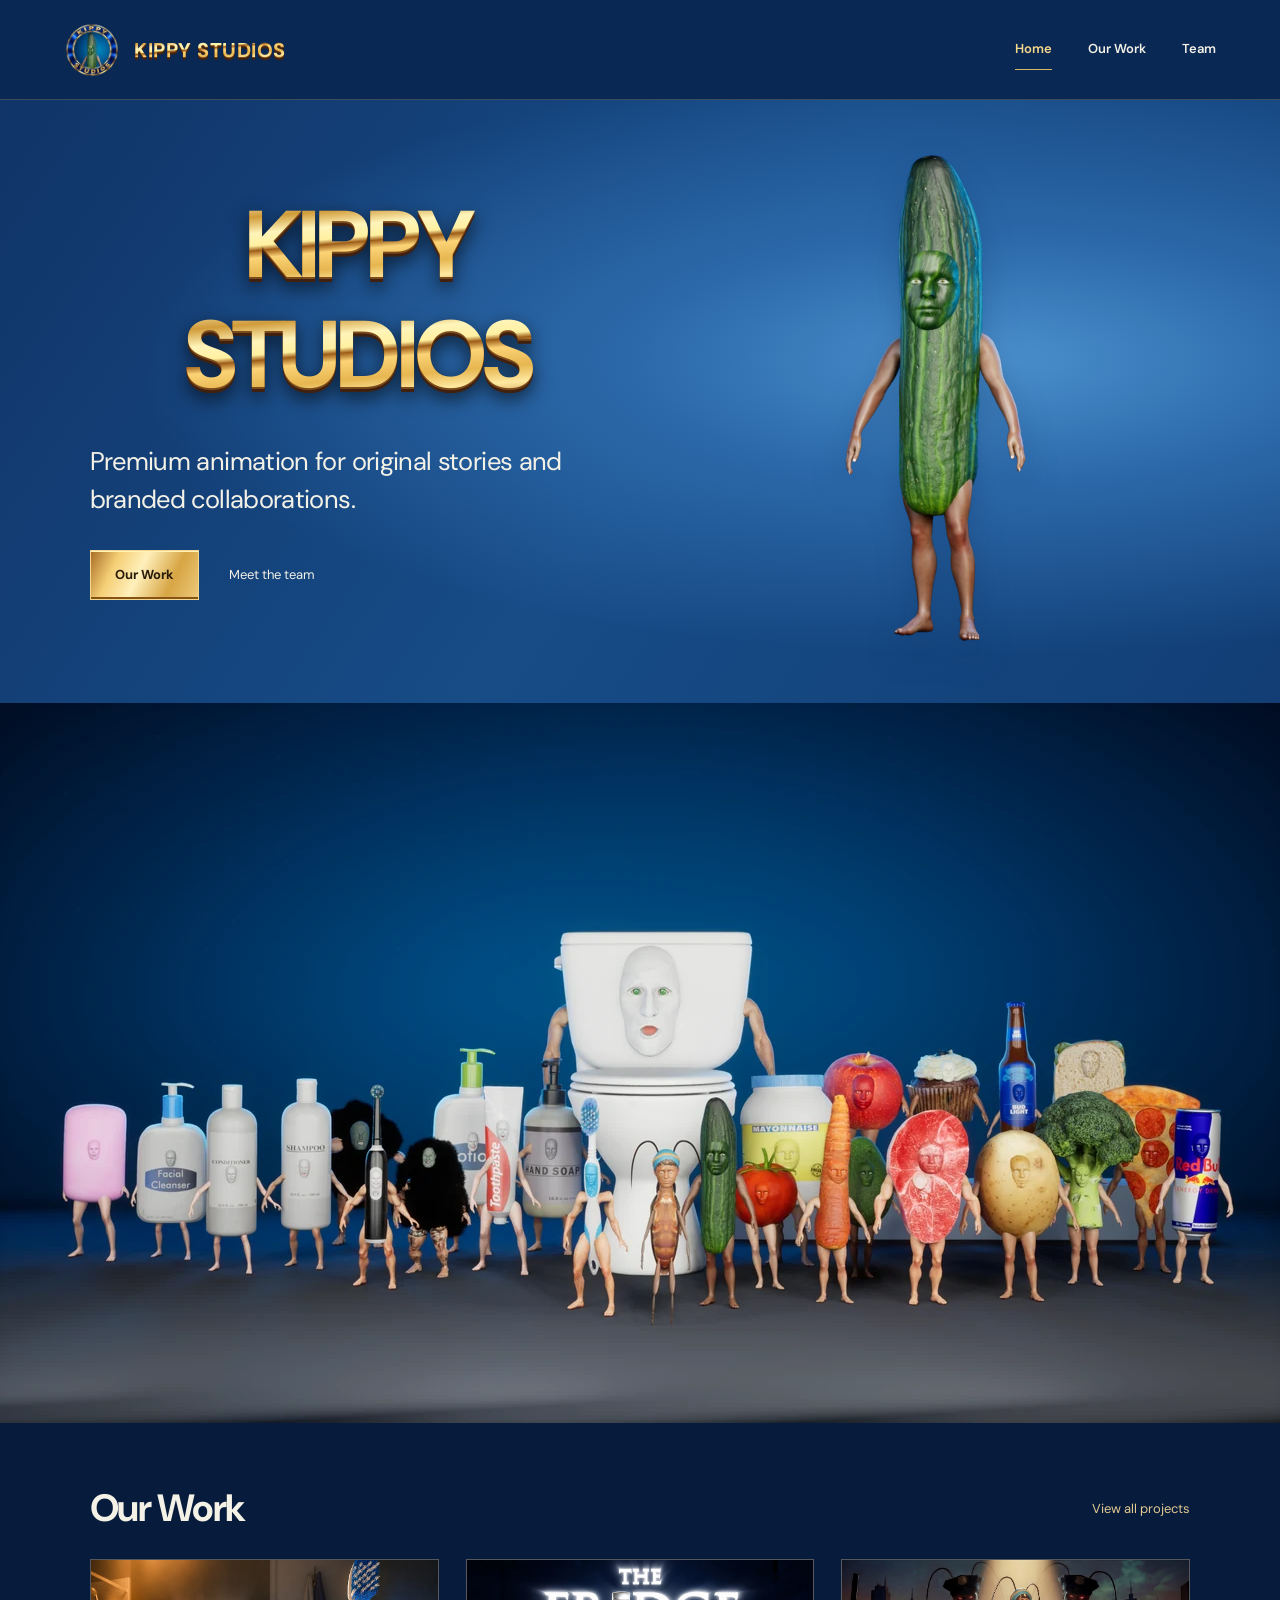
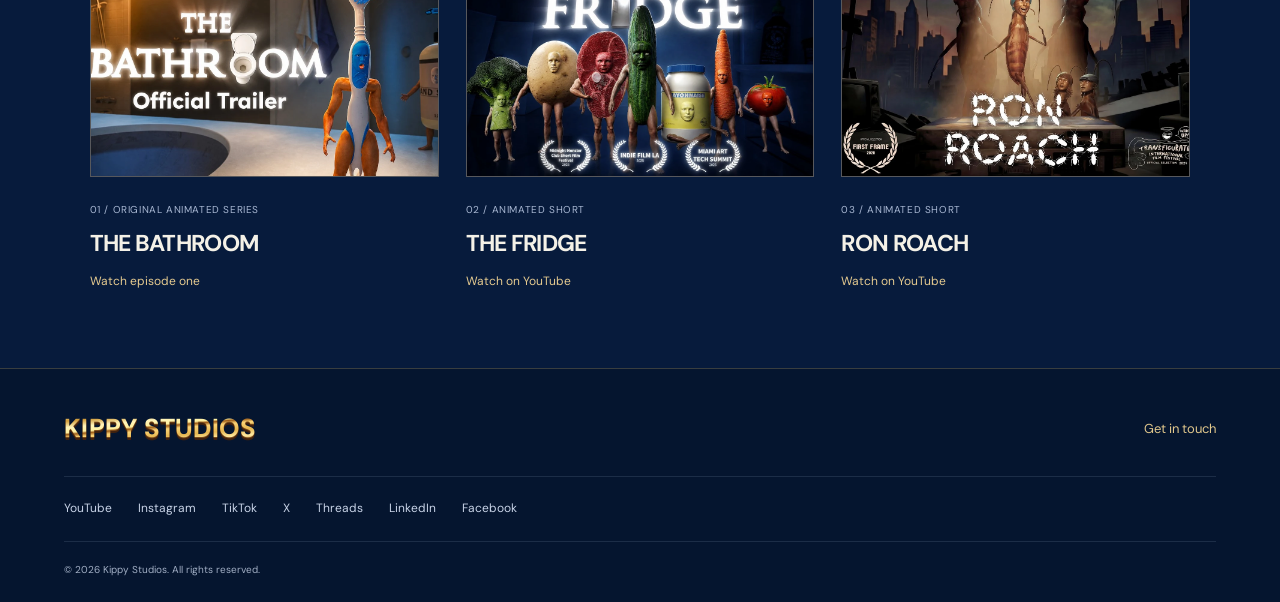
==== commit d91169dc: "Refresh Kippy Studios with Jake and Blue Studio branding" ====
--- a/index.html
+++ b/index.html
@@ -3,13 +3,24 @@
   <head>
     <meta charset="utf-8" />
     <meta name="viewport" content="width=device-width, initial-scale=1" />
-    <meta name="theme-color" content="#061333" />
+    <meta name="theme-color" content="#113c78" />
     <meta
       name="description"
       content="Premium animation for original stories and branded collaborations."
     />
     <title>Kippy Studios — Premium animation</title>
-    <link rel="icon" type="image/png" href="assets/favicon.png" />
+    <link rel="icon" type="image/png" href="assets/jake-favicon.png" />
+    <link rel="apple-touch-icon" href="assets/jake-apple-touch.png" />
+    <meta property="og:site_name" content="Kippy Studios" />
+    <meta
+      property="og:image"
+      content="https://kippystudios.com/assets/jake-social-preview.jpg"
+    />
+    <meta
+      property="og:image:alt"
+      content="Jake the cucumber in the Kippy Studios sapphire and gold ring"
+    />
+    <meta name="twitter:card" content="summary" />
     <link rel="stylesheet" href="styles.css" />
     <script src="site.js" defer></script>
   </head>
@@ -19,9 +30,14 @@
       <a class="brand" href="index.html" aria-label="Kippy Studios home"
         ><img
           class="brand-icon"
-          src="assets/humster-128.webp"
+          src="assets/jake-ring-128.webp"
+          srcset="
+            assets/jake-ring-128.webp 128w,
+            assets/jake-ring-256.webp 256w
+          "
+          sizes="(max-width:700px) 42px, 56px"
           alt=""
-          width="102"
+          width="128"
           height="128"
         /><span class="brand-name gold-text">KIPPY STUDIOS</span></a
       >
@@ -45,45 +61,27 @@
             ><a class="text-link" href="team.html">Meet the team </a>
           </div>
         </div>
-        <div class="humster-stage">
-          <div
-            class="humster-media"
-            data-humster-turnaround
-            data-turnaround-approval="paused"
-          >
-            <img
-              class="hero-humster"
-              src="assets/humster-640.webp"
-              srcset="
-                assets/humster-320.webp  254w,
-                assets/humster-640.webp  509w,
-                assets/humster-1000.webp 795w
-              "
-              sizes="(max-width:700px) 76vw, 400px"
-              alt="Humster, Kippy Studios’ golden hamster with a human face"
-              width="795"
-              height="1000"
-              fetchpriority="high"
-            />
-            <video
-              class="hero-turnaround"
-              autoplay
-              muted
-              loop
-              playsinline
-              preload="none"
-              hidden
-              aria-label="Silent 360-degree turnaround of Humster, Kippy Studios’ golden hamster with a human face"
-            ></video>
-            <button class="humster-motion-toggle" type="button" hidden>
-              Pause animation
-            </button>
-          </div>
+        <div class="jake-stage">
+          <img
+            class="hero-jake"
+            src="assets/jake-fullbody-1000.webp"
+            srcset="
+              assets/jake-fullbody-640.webp  249w,
+              assets/jake-fullbody-1000.webp 388w,
+              assets/jake-fullbody-1600.webp 622w
+            "
+            sizes="(max-width:700px) 140px, (min-width:1600px) 218px, 194px"
+            alt="Jake the cucumber, Kippy Studios’ original character from The Fridge"
+            width="662"
+            height="1704"
+            fetchpriority="high"
+            decoding="async"
+          />
         </div>
       </section>
       <figure
         class="ensemble"
-        data-ensemble-revision="volumetric-v08-with-john-final"
+        data-ensemble-revision="blue-studio-v03-with-john-final"
       >
         <div
           class="ensemble-viewport"
@@ -92,19 +90,17 @@
           aria-label="Kippy character lineup, including John the toilet. Scroll horizontally on smaller screens to see the full cast."
         >
           <img
-            src="assets/ensemble-with-john-volumetric-v08-2560.webp"
+            src="assets/ensemble-with-john-blue-v03-2560.webp"
             srcset="
-              assets/ensemble-with-john-volumetric-v08-1280.webp 1280w,
-              assets/ensemble-with-john-volumetric-v08-1920.webp 1920w,
-              assets/ensemble-with-john-volumetric-v08-2560.webp 2560w,
-              assets/ensemble-with-john-volumetric-v08-3840.webp 3840w,
-              assets/ensemble-with-john-volumetric-v08-5760.webp 5760w,
-              assets/ensemble-with-john-volumetric-v08-7680.webp 7680w
+              assets/ensemble-with-john-blue-v03-1280.webp 1280w,
+              assets/ensemble-with-john-blue-v03-1920.webp 1920w,
+              assets/ensemble-with-john-blue-v03-2560.webp 2560w,
+              assets/ensemble-with-john-blue-v03-3840.webp 3840w
             "
             sizes="(max-width:700px) 569px, (min-width:1920px) 1920px, 100vw"
             alt="John the toilet at the center of Kippy Studios’ full ensemble of bathroom and food characters"
-            width="7680"
-            height="4320"
+            width="3840"
+            height="2160"
             loading="eager"
             decoding="async"
           />
--- a/styles.css
+++ b/styles.css
@@ -1,8 +1,8 @@
 @import url("https://fonts.googleapis.com/css2?family=DM+Sans:wght@400;500;600;700&display=swap");
 :root {
-  --navy: #040b20;
+  --navy: #071b3c;
   --ink: #f4f1e7;
-  --muted: #b6c1d7;
+  --muted: #c4d5ec;
   --gold: #ecc979;
   --line: rgba(220, 190, 115, 0.24);
 }
@@ -74,7 +74,7 @@
   align-items: center;
   justify-content: space-between;
   border-bottom: 1px solid var(--line);
-  background: #050f2b;
+  background: #0a2854;
 }
 .brand {
   display: flex;
@@ -82,8 +82,8 @@
   align-items: center;
 }
 .brand-icon {
-  width: 40px;
-  height: 50px;
+  width: 56px;
+  height: 56px;
   object-fit: contain;
 }
 .brand-name {
@@ -153,9 +153,13 @@
   gap: 5%;
   padding: 48px 7% 55px;
   background:
-    radial-gradient(ellipse at 78% 40%, #12418d 0, transparent 49%),
-    radial-gradient(ellipse at 13% 10%, #132b63 0, transparent 56%),
-    linear-gradient(130deg, #06132e, #081d51 55%, #030a20);
+    radial-gradient(
+      ellipse at 77% 43%,
+      #4b91ce 0,
+      #2c69aa 25%,
+      transparent 61%
+    ),
+    linear-gradient(125deg, #103468 0%, #174c87 52%, #123e75 100%);
 }
 .hero-copy {
   max-width: 620px;
@@ -479,7 +483,7 @@
 footer {
   padding: 38px 5% 24px;
   border-top: 1px solid var(--line);
-  background: #02081a;
+  background: #05152f;
 }
 .footer-top {
   display: flex;
@@ -598,8 +602,8 @@
     gap: 10px;
   }
   .brand-icon {
-    width: 29px;
-    height: 37px;
+    width: 42px;
+    height: 42px;
   }
   .brand-name {
     font-size: 17px;
@@ -670,7 +674,7 @@
     display: block;
     text-align: center;
     color: #c3d0e4;
-    background: #061331;
+    background: #103765;
     padding: 8px 12px;
     font-size: 11px;
   }
@@ -851,3 +855,69 @@
     display: none !important;
   }
 }
+
+/* Jake / Blue Studio identity, November 2026. Approved static assets only. */
+.jake-stage {
+  display: flex;
+  align-items: center;
+  justify-content: center;
+  min-height: 470px;
+}
+.hero-jake {
+  width: 100%;
+  height: 500px;
+  object-fit: contain;
+  filter: drop-shadow(0 16px 16px #07295844);
+}
+.ensemble {
+  border: 0;
+  background: #173f76;
+}
+.work-intro,
+.team-intro {
+  background: linear-gradient(110deg, #11376c, #1f548b);
+  padding-top: 48px;
+  padding-bottom: 42px;
+}
+.film-image,
+.video-shell {
+  border-color: #e0c37b55;
+}
+@media (min-width: 1600px) {
+  .hero-jake {
+    height: 560px;
+  }
+}
+@media (min-width: 701px) and (max-width: 1000px) {
+  .jake-stage {
+    min-height: 400px;
+  }
+  .hero-jake {
+    height: 430px;
+  }
+}
+@media (max-width: 700px) {
+  .jake-stage {
+    min-height: 0;
+    width: 100%;
+  }
+  .hero-jake {
+    height: 360px;
+  }
+  .hero {
+    gap: 18px;
+    background:
+      radial-gradient(
+        ellipse at 50% 78%,
+        #4b91ce 0,
+        #2c69aa 25%,
+        transparent 62%
+      ),
+      linear-gradient(150deg, #103468, #174c87);
+  }
+  .work-intro,
+  .team-intro {
+    padding-top: 30px;
+    padding-bottom: 28px;
+  }
+}
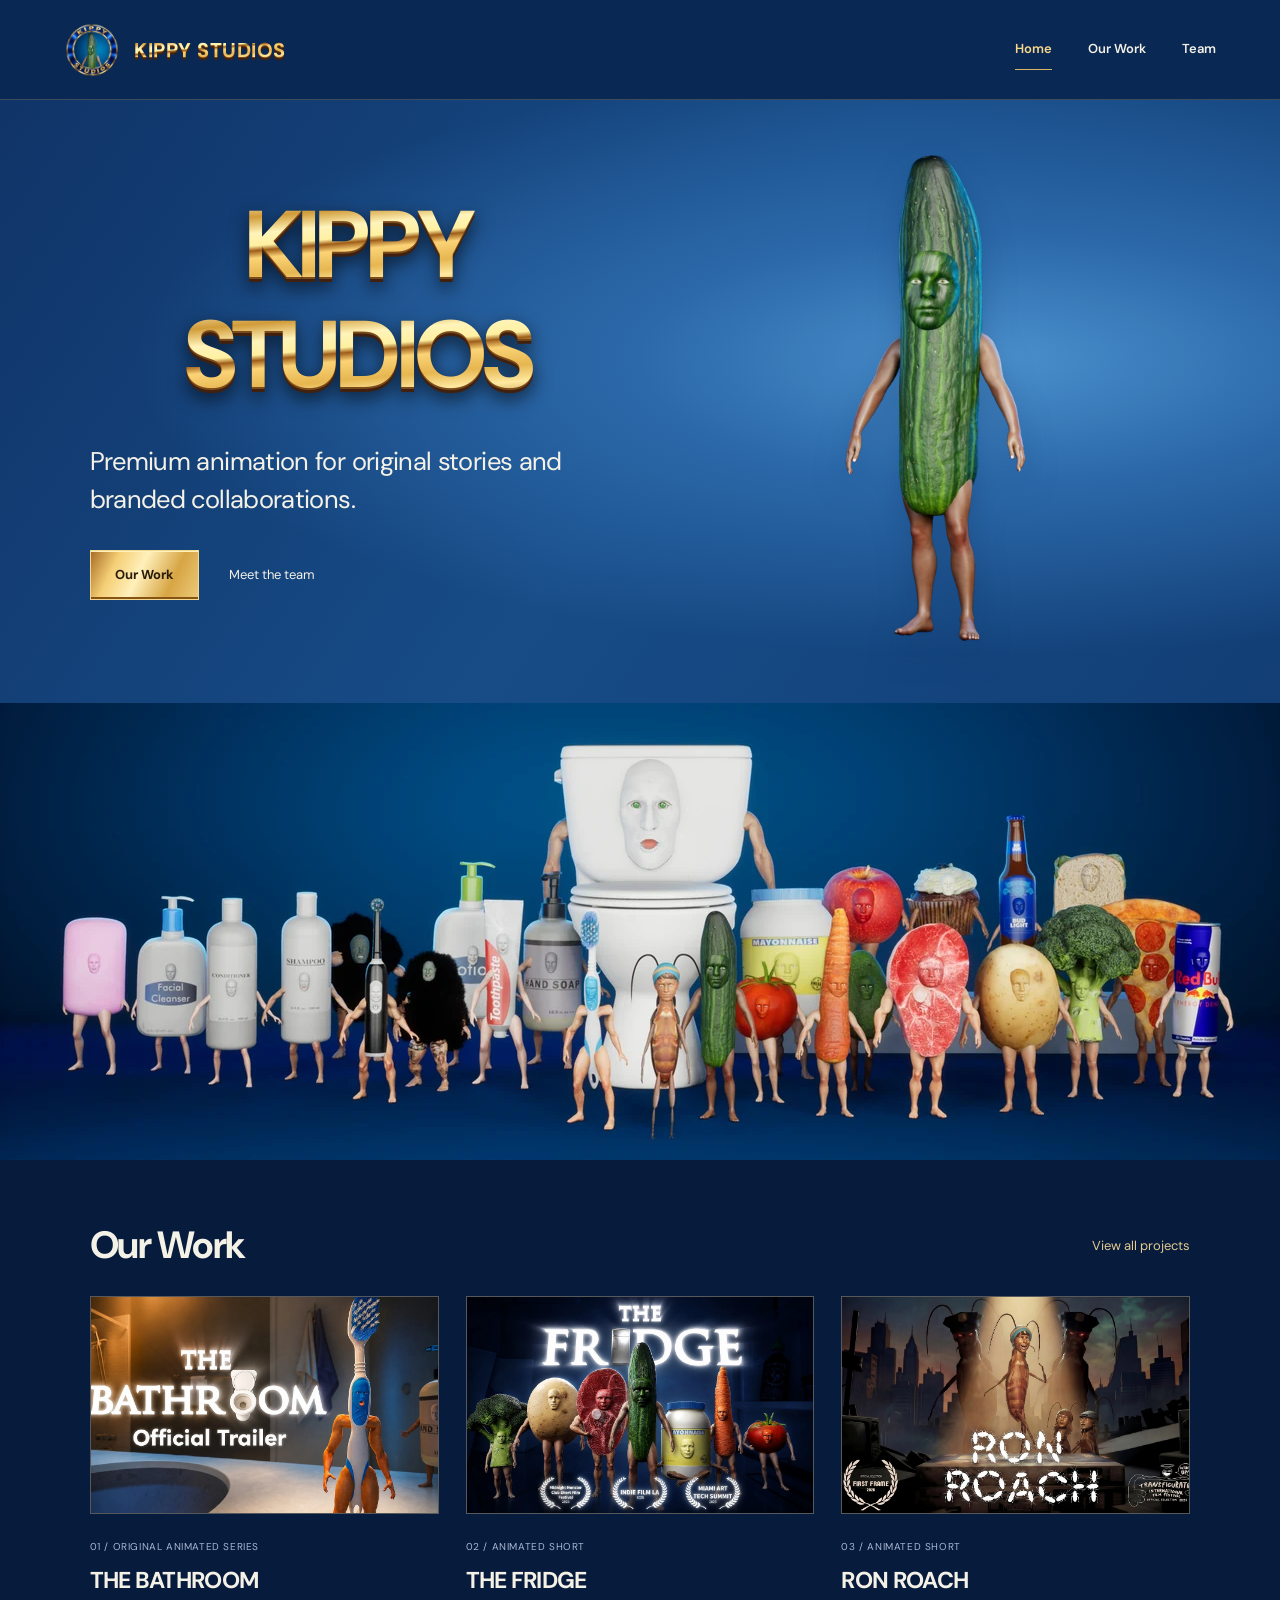
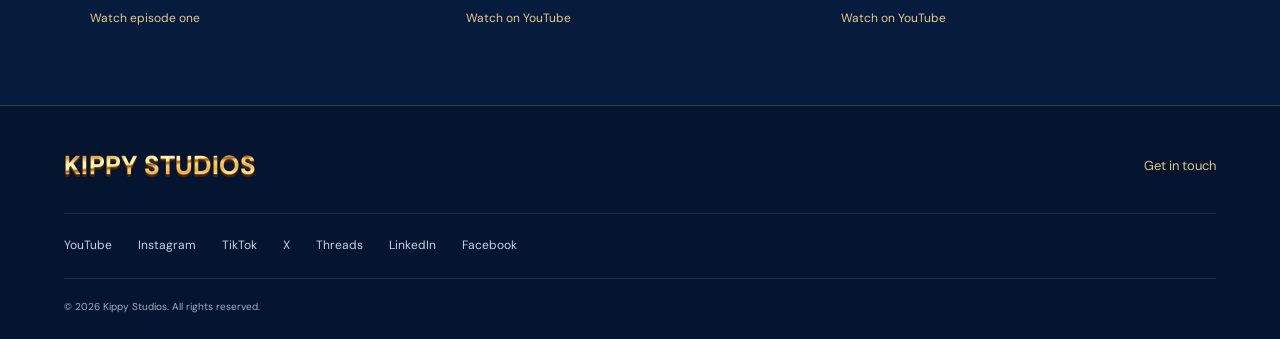
==== commit a9f3ae73: "Blend ensemble floor into blue backdrop and tighten website framing" ====
--- a/index.html
+++ b/index.html
@@ -81,7 +81,7 @@
       </section>
       <figure
         class="ensemble"
-        data-ensemble-revision="blue-studio-v03-with-john-final"
+        data-ensemble-revision="blue-studio-v04-blue-floor-tight"
       >
         <div
           class="ensemble-viewport"
@@ -90,17 +90,17 @@
           aria-label="Kippy character lineup, including John the toilet. Scroll horizontally on smaller screens to see the full cast."
         >
           <img
-            src="assets/ensemble-with-john-blue-v03-2560.webp"
+            src="assets/ensemble-with-john-blue-v04-tight-2560.webp"
             srcset="
-              assets/ensemble-with-john-blue-v03-1280.webp 1280w,
-              assets/ensemble-with-john-blue-v03-1920.webp 1920w,
-              assets/ensemble-with-john-blue-v03-2560.webp 2560w,
-              assets/ensemble-with-john-blue-v03-3840.webp 3840w
+              assets/ensemble-with-john-blue-v04-tight-1280.webp 1280w,
+              assets/ensemble-with-john-blue-v04-tight-1920.webp 1920w,
+              assets/ensemble-with-john-blue-v04-tight-2560.webp 2560w,
+              assets/ensemble-with-john-blue-v04-tight-3840.webp 3840w
             "
-            sizes="(max-width:700px) 569px, (min-width:1920px) 1920px, 100vw"
+            sizes="(max-width:700px) 897px, (min-width:1920px) 1920px, 100vw"
             alt="John the toilet at the center of Kippy Studios’ full ensemble of bathroom and food characters"
             width="3840"
-            height="2160"
+            height="1370"
             loading="eager"
             decoding="async"
           />
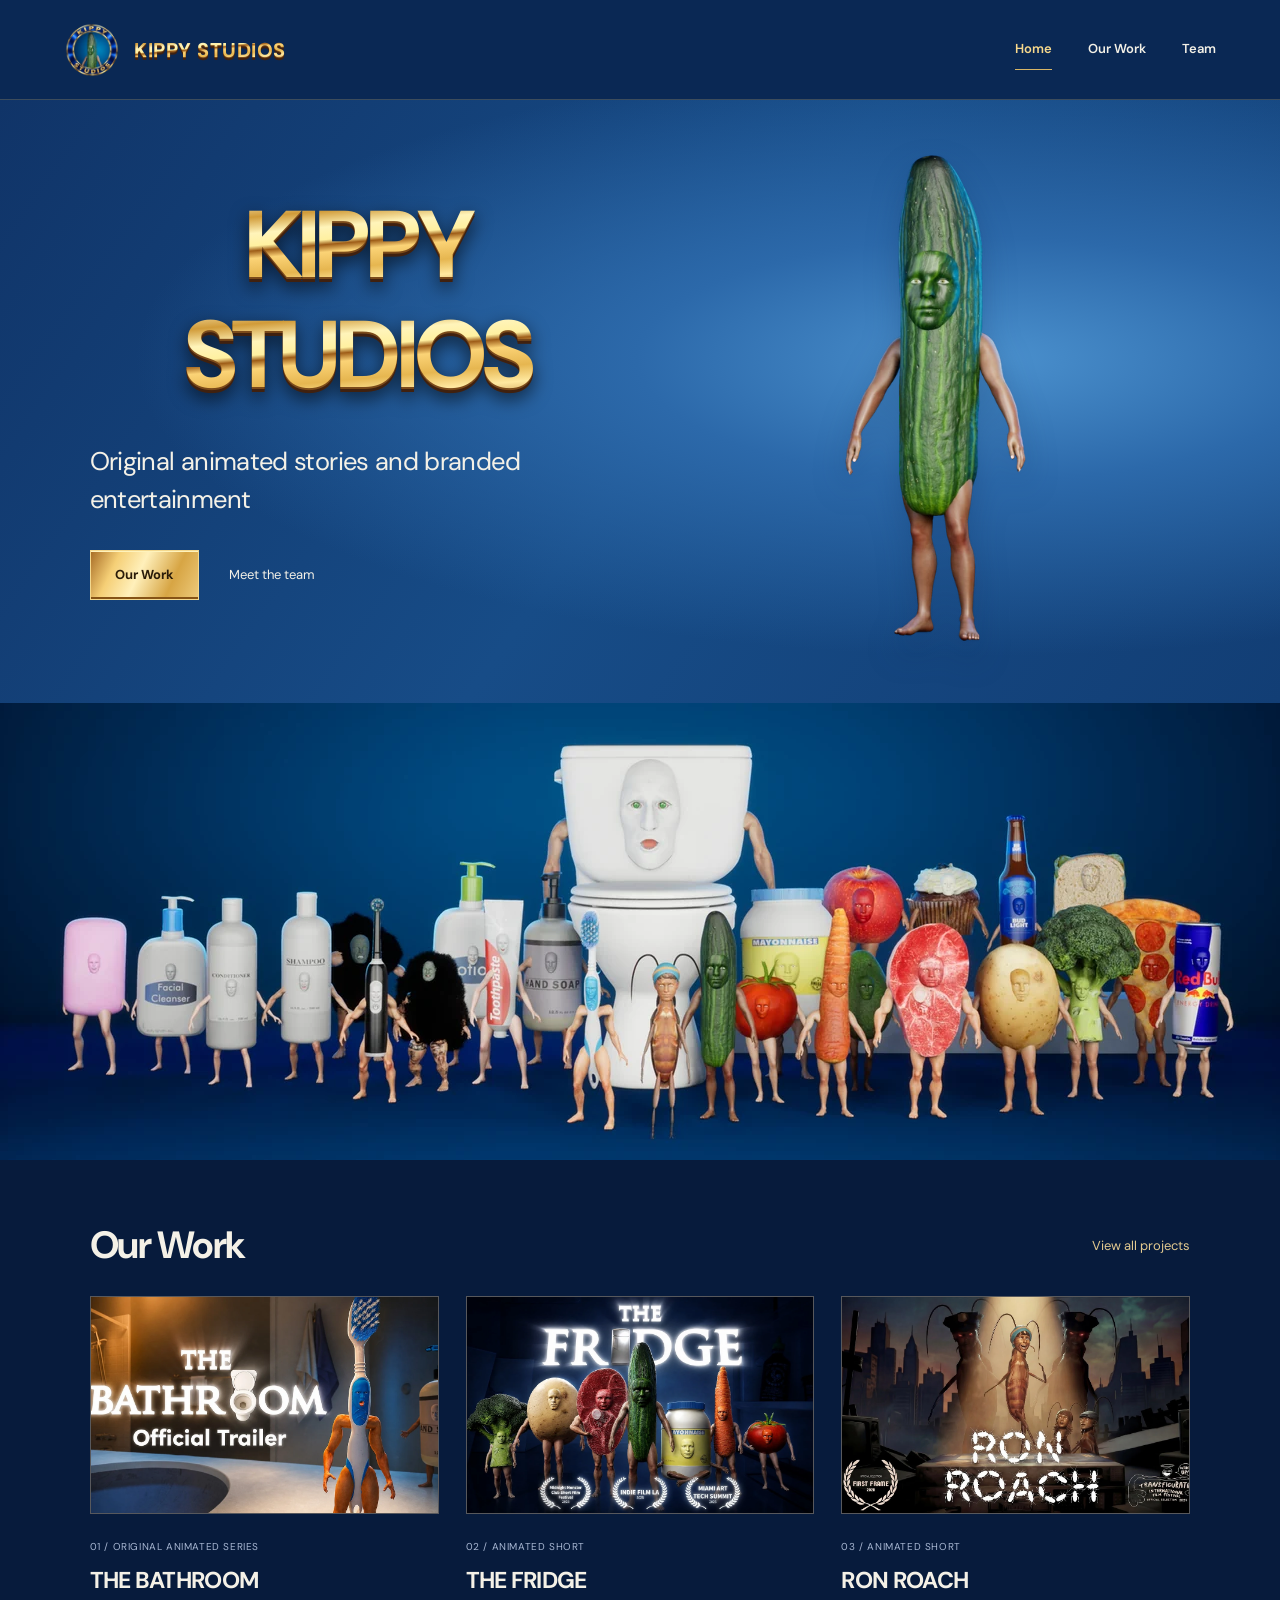
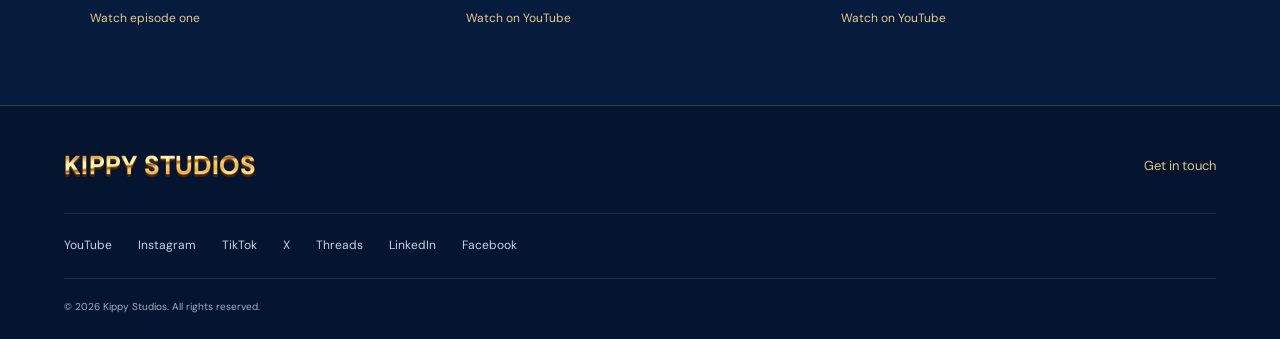
==== commit ca94a292: "Update studio tagline to original animated stories and branded entertainment" ====
--- a/index.html
+++ b/index.html
@@ -6,9 +6,9 @@
     <meta name="theme-color" content="#113c78" />
     <meta
       name="description"
-      content="Premium animation for original stories and branded collaborations."
+      content="Original animated stories and branded entertainment"
     />
-    <title>Kippy Studios — Premium animation</title>
+    <title>Kippy Studios — Original animated stories and branded entertainment</title>
     <link rel="icon" type="image/png" href="assets/jake-favicon.png" />
     <link rel="apple-touch-icon" href="assets/jake-apple-touch.png" />
     <meta property="og:site_name" content="Kippy Studios" />
@@ -54,7 +54,7 @@
             ><span class="gold-text">STUDIOS</span>
           </h1>
           <p class="hero-tagline">
-            Premium animation for original stories and branded collaborations.
+            Original animated stories and branded entertainment
           </p>
           <div class="hero-actions">
             <a class="button gold-button" href="projects.html">Our Work </a
